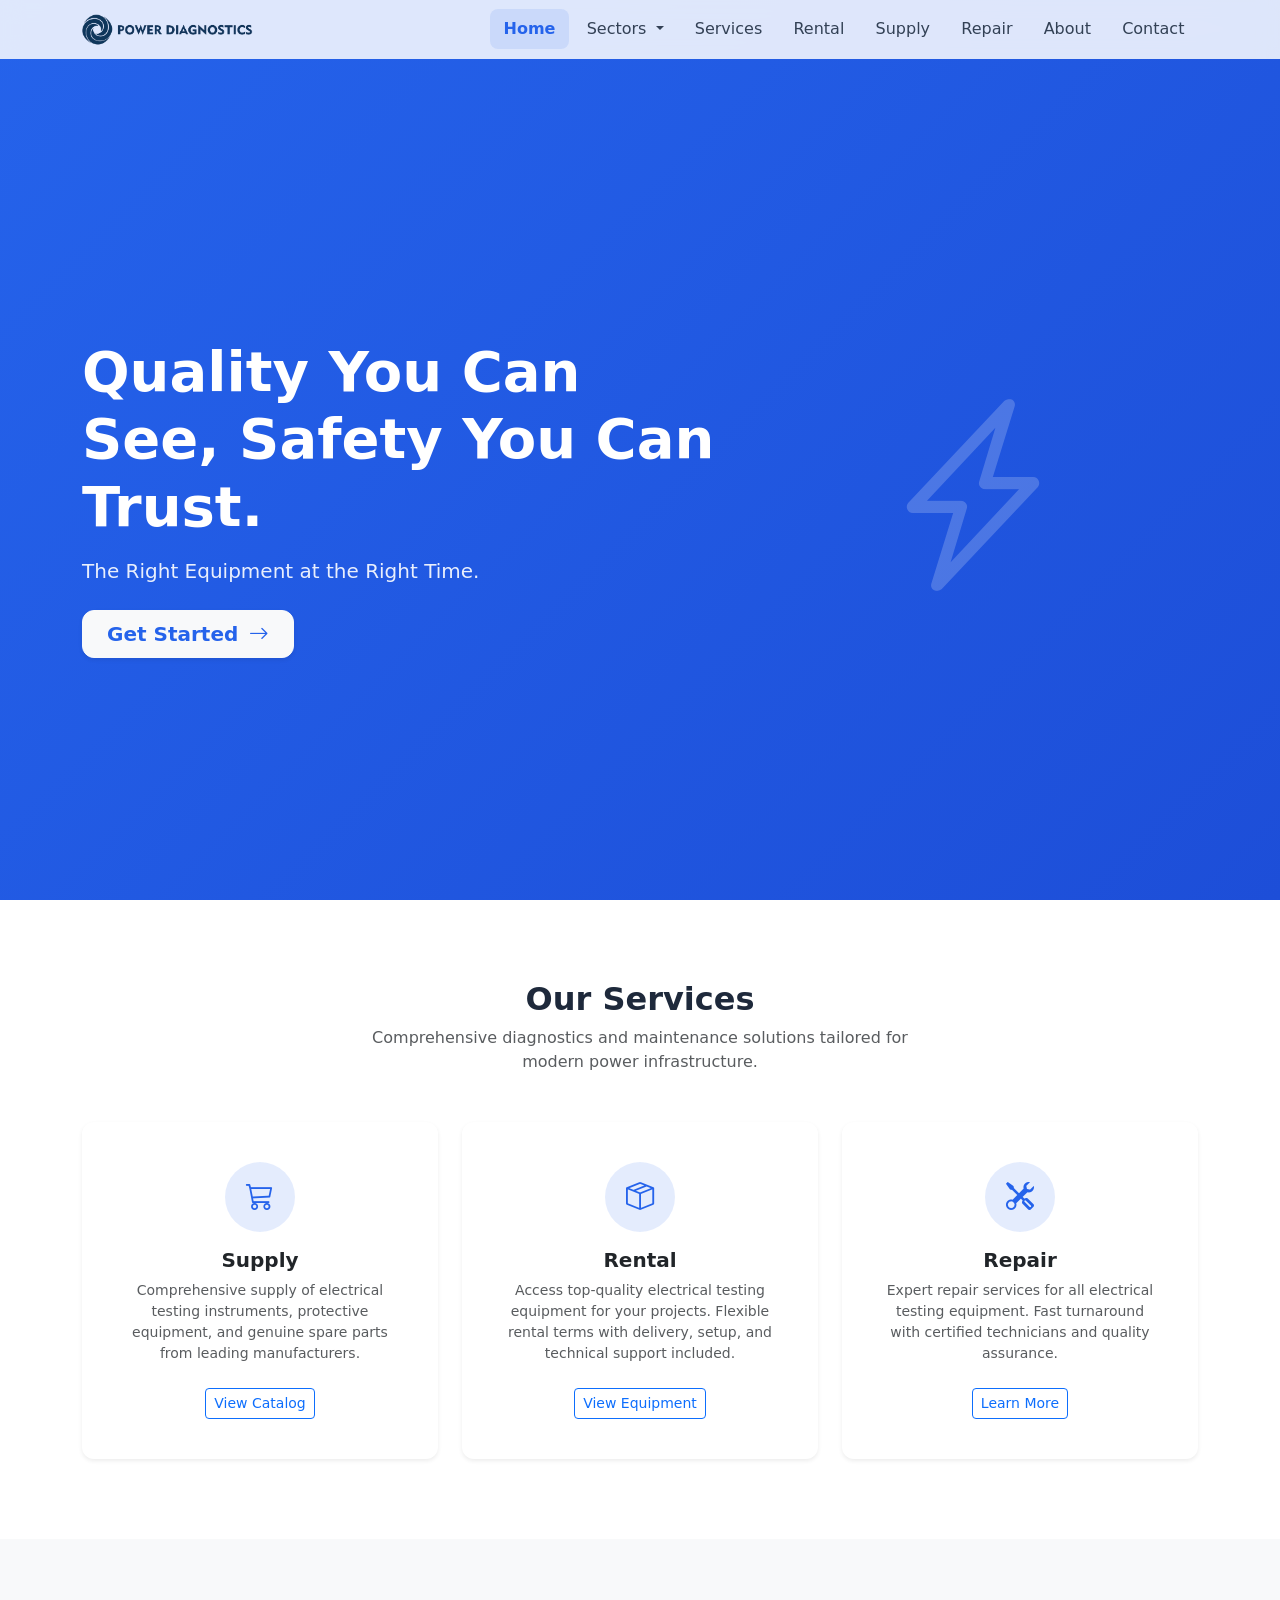
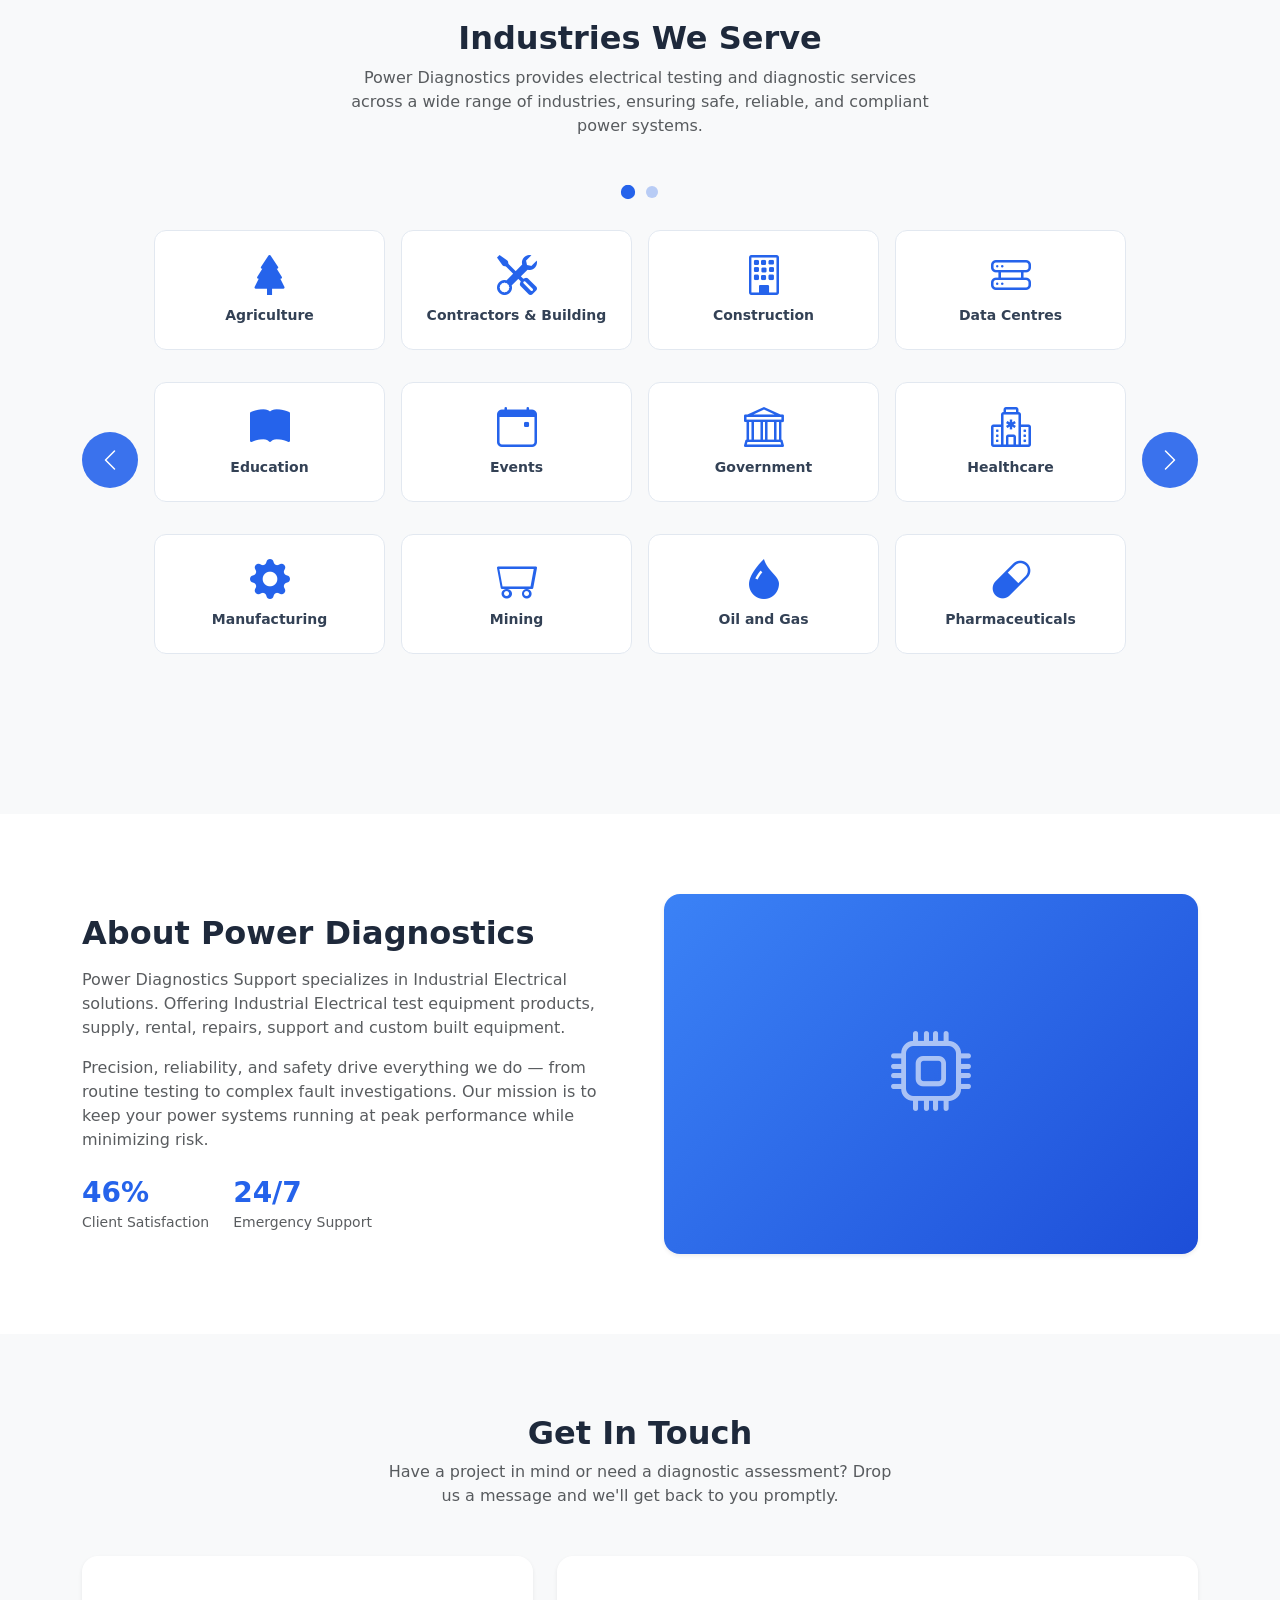
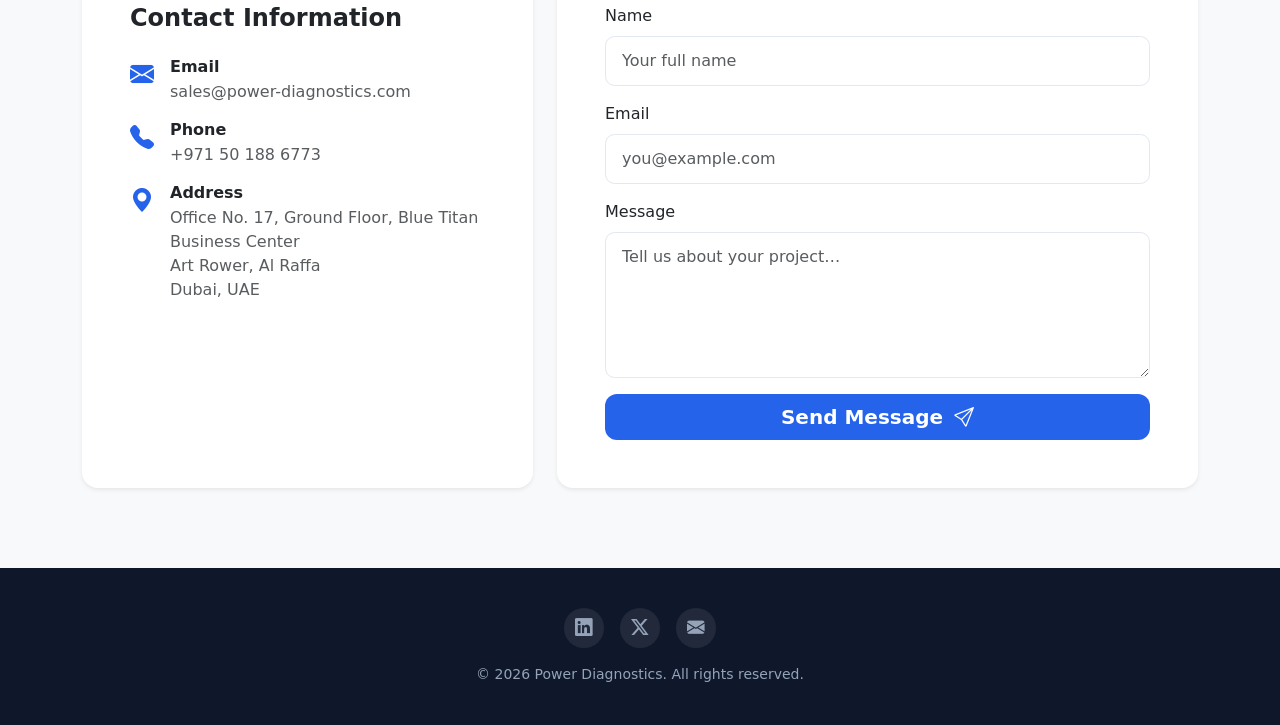
==== index.html @ 10c82022 "Update logo image comment and refine office address format for clarity" ====
<!DOCTYPE html>
<html lang="en">

<head>
  <meta charset="UTF-8">
  <meta name="viewport" content="width=device-width, initial-scale=1.0">
  <title>Power Diagnostics | Industrial Electrical Test Equipment Supply, Rental & Repair</title>
  <meta name="description"
    content="Power Diagnostics Support specializes in Industrial Electrical solutions. Offering Industrial Electrical test equipment products, supply, rental, repairs, support and custom built equipment.">

  <!-- Favicon and Icons -->
  <link rel="icon" type="image/png" href="images/common/icon.png">
  <link rel="apple-touch-icon" href="images/common/icon.png">

  <!-- Open Graph / Social Media Meta Tags -->
  <meta property="og:type" content="website">
  <meta property="og:url" content="https://www.powerdiagnostics.com/">
  <meta property="og:title" content="Power Diagnostics | Industrial Electrical Test Equipment Supply, Rental & Repair">
  <meta property="og:description" content="Power Diagnostics Support specializes in Industrial Electrical solutions. Offering Industrial Electrical test equipment products, supply, rental, repairs, support and custom built equipment.">
  <meta property="og:image" content="https://www.powerdiagnostics.com/images/common/logo.png">

  <!-- Twitter Card Meta Tags -->
  <meta name="twitter:card" content="summary_large_image">
  <meta name="twitter:title" content="Power Diagnostics | Industrial Electrical Test Equipment Supply, Rental & Repair">
  <meta name="twitter:description" content="Power Diagnostics Support specializes in Industrial Electrical solutions. Offering Industrial Electrical test equipment products, supply, rental, repairs, support and custom built equipment.">
  <meta name="twitter:image" content="https://www.powerdiagnostics.com/images/common/logo.png">

  <!-- Bootstrap 5.3 CSS -->
  <link href="https://cdn.jsdelivr.net/npm/bootstrap@5.3.3/dist/css/bootstrap.min.css" rel="stylesheet"
    crossorigin="anonymous">

  <!-- Bootstrap Icons -->
  <link href="https://cdn.jsdelivr.net/npm/bootstrap-icons@1.11.3/font/bootstrap-icons.min.css" rel="stylesheet">

  <!-- Custom Styles -->
  <link href="styles.css" rel="stylesheet">
</head>

<body>

  <!-- ===== Navbar ===== -->
  <nav class="navbar navbar-expand-lg fixed-top" id="mainNav">
    <div class="container">
      <a class="navbar-brand fw-bold" href="#">
        <img src="images/common/logo.png" alt="Power Diagnostics" height="40">
      </a>
      <button class="navbar-toggler border-0 shadow-none" type="button" data-bs-toggle="collapse"
        data-bs-target="#navMenu" aria-controls="navMenu" aria-expanded="false" aria-label="Toggle navigation">
        <span class="navbar-toggler-icon"></span>
      </button>
      <div class="collapse navbar-collapse" id="navMenu">
        <ul class="navbar-nav ms-auto gap-lg-1">
          <li class="nav-item"><a class="nav-link" href="#hero">Home</a></li>
          <li class="nav-item dropdown">
            <a class="nav-link dropdown-toggle" href="#" id="sectorsDropdown" role="button" data-bs-toggle="dropdown"
              aria-expanded="false">
              Sectors
            </a>
            <div class="dropdown-menu dropdown-menu-sectors p-4" aria-labelledby="sectorsDropdown">
              <div class="row g-3">
                <div class="col-4">
                  <ul class="list-unstyled mb-0">
                    <li><a class="dropdown-item" href="#sectors">Agriculture</a></li>
                    <li><a class="dropdown-item" href="#sectors">Aviation</a></li>
                    <li><a class="dropdown-item" href="#sectors">Contractors & Building</a></li>
                    <li><a class="dropdown-item" href="#sectors">Construction</a></li>
                    <li><a class="dropdown-item" href="#sectors">Data Centres</a></li>
                    <li><a class="dropdown-item" href="#sectors">Education</a></li>
                    <li><a class="dropdown-item" href="#sectors">Events</a></li>
                    <li><a class="dropdown-item" href="#sectors">Government</a></li>
                  </ul>
                </div>
                <div class="col-4">
                  <ul class="list-unstyled mb-0">
                    <li><a class="dropdown-item" href="#sectors">Healthcare</a></li>
                    <li><a class="dropdown-item" href="#sectors">Hospitality</a></li>
                    <li><a class="dropdown-item" href="#sectors">Logistics</a></li>
                    <li><a class="dropdown-item" href="#sectors">Manufacturing</a></li>
                    <li><a class="dropdown-item" href="#sectors">Mining</a></li>
                    <li><a class="dropdown-item" href="#sectors">Oil and Gas</a></li>
                    <li><a class="dropdown-item" href="#sectors">Petrochemical</a></li>
                    <li><a class="dropdown-item" href="#sectors">Pharmaceuticals</a></li>
                  </ul>
                </div>
                <div class="col-4">
                  <ul class="list-unstyled mb-0">
                    <li><a class="dropdown-item" href="#sectors">Renewable Energy</a></li>
                    <li><a class="dropdown-item" href="#sectors">Retail</a></li>
                    <li><a class="dropdown-item" href="#sectors">Shipping</a></li>
                    <li><a class="dropdown-item" href="#sectors">Telecommunications</a></li>
                    <li><a class="dropdown-item" href="#sectors">Transport</a></li>
                    <li><a class="dropdown-item" href="#sectors">Utilities</a></li>
                    <li><a class="dropdown-item" href="#sectors">Warehouse & Distribution</a></li>
                    <li><a class="dropdown-item" href="#sectors">Water & Wastewater</a></li>
                  </ul>
                </div>
              </div>
            </div>
          </li>
          <li class="nav-item"><a class="nav-link" href="#services">Services</a></li>
          <li class="nav-item"><a class="nav-link" href="rental.html">Rental</a></li>
          <li class="nav-item"><a class="nav-link" href="supply.html">Supply</a></li>
          <li class="nav-item"><a class="nav-link" href="repair.html">Repair</a></li>
          <li class="nav-item"><a class="nav-link" href="#about">About</a></li>
          <li class="nav-item"><a class="nav-link" href="#contact">Contact</a></li>
        </ul>
      </div>
    </div>
  </nav>

  <!-- ===== Hero Section ===== -->
  <section id="hero" class="hero-section d-flex align-items-center">
    <div class="container">
      <div class="row align-items-center">
        <div class="col-lg-7 slide-in-left">
          <h1 class="display-4 fw-bold mb-3">Quality You Can See, Safety You Can Trust.</h1>
          <p class="lead mb-4 hero-subtitle">
            The Right Equipment at the Right Time.
          </p>
          <a href="#contact" class="btn btn-light btn-lg px-4 shadow-sm">
            Get Started <i class="bi bi-arrow-right ms-1"></i>
          </a>
        </div>
        <div class="col-lg-5 text-center mt-5 mt-lg-0">
          <i class="bi bi-lightning-charge hero-icon"></i>
        </div>
      </div>
    </div>
  </section>

  <!-- ===== Services Section ===== -->
  <section id="services" class="section-padding">
    <div class="container">
      <div class="text-center mb-5 animate-on-scroll">
        <h2 class="fw-bold">Our Services</h2>
        <p class="text-muted mx-auto" style="max-width:560px;">
          Comprehensive diagnostics and maintenance solutions tailored for modern power infrastructure.
        </p>
      </div>
      <div class="row g-4">
        <!-- Card 2 - Supply -->
        <div class="col-sm-6 col-lg-4 animate-on-scroll" style="animation-delay: 0.2s;">
          <div class="card service-card h-100 border-0 shadow-sm text-center p-4">
            <div class="card-body">
              <div class="service-icon mb-3"><i class="bi bi-cart3"></i></div>
              <h5 class="card-title fw-semibold">Supply</h5>
              <p class="card-text text-muted small">
                Comprehensive supply of electrical testing instruments, protective equipment, and genuine spare parts
                from leading manufacturers.
              </p>
              <a href="supply.html" class="btn btn-sm btn-outline-primary mt-2">View Catalog</a>
            </div>
          </div>
        </div>
        <!-- Card 1 - Rental -->
        <div class="col-sm-6 col-lg-4 animate-on-scroll" style="animation-delay: 0.1s;">
          <div class="card service-card h-100 border-0 shadow-sm text-center p-4">
            <div class="card-body">
              <div class="service-icon mb-3"><i class="bi bi-box-seam"></i></div>
              <h5 class="card-title fw-semibold">Rental</h5>
              <p class="card-text text-muted small">
                Access top-quality electrical testing equipment for your projects. Flexible rental terms with delivery,
                setup, and technical support included.
              </p>
              <a href="rental.html" class="btn btn-sm btn-outline-primary mt-2">View Equipment</a>
            </div>
          </div>
        </div>

        <!-- Card 3 - Repair -->
        <div class="col-sm-6 col-lg-4 animate-on-scroll" style="animation-delay: 0.3s;">
          <div class="card service-card h-100 border-0 shadow-sm text-center p-4">
            <div class="card-body">
              <div class="service-icon mb-3"><i class="bi bi-tools"></i></div>
              <h5 class="card-title fw-semibold">Repair</h5>
              <p class="card-text text-muted small">
                Expert repair services for all electrical testing equipment. Fast turnaround with certified technicians
                and quality assurance.
              </p>
              <a href="repair.html" class="btn btn-sm btn-outline-primary mt-2">Learn More</a>
            </div>
          </div>
        </div>
      </div>
    </div>
  </section>

  <!-- ===== Sectors Section ===== -->
  <section id="sectors" class="section-padding bg-light">
    <div class="container">
      <div class="text-center mb-5 animate-on-scroll">
        <h2 class="fw-bold">Industries We Serve</h2>
        <p class="text-muted mx-auto" style="max-width:600px;">
          Power Diagnostics provides electrical testing and diagnostic services across a wide range of industries,
          ensuring safe, reliable, and compliant power systems.
        </p>
      </div>
      <!-- Sectors Carousel -->
      <div id="sectorsCarousel" class="carousel slide" data-bs-ride="carousel">
        <div class="carousel-indicators">
          <button type="button" data-bs-target="#sectorsCarousel" data-bs-slide-to="0" class="active"
            aria-current="true" aria-label="Slide 1"></button>
          <button type="button" data-bs-target="#sectorsCarousel" data-bs-slide-to="1" aria-label="Slide 2"></button>
        </div>

        <div class="carousel-inner">
          <!-- Slide 1 -->
          <div class="carousel-item active">
            <div class="row g-3">
              <div class="col-6 col-md-4 col-lg-3">
                <div class="sector-card text-center p-3">
                  <i class="bi bi-tree-fill sector-icon"></i>
                  <h6 class="mt-2 mb-0">Agriculture</h6>
                </div>
              </div>
              <div class="col-6 col-md-4 col-lg-3">
                <div class="sector-card text-center p-3">
                  <i class="bi bi-tools sector-icon"></i>
                  <h6 class="mt-2 mb-0">Contractors & Building</h6>
                </div>
              </div>
              <div class="col-6 col-md-4 col-lg-3">
                <div class="sector-card text-center p-3">
                  <i class="bi bi-building sector-icon"></i>
                  <h6 class="mt-2 mb-0">Construction</h6>
                </div>
              </div>
              <div class="col-6 col-md-4 col-lg-3">
                <div class="sector-card text-center p-3">
                  <i class="bi bi-hdd-rack sector-icon"></i>
                  <h6 class="mt-2 mb-0">Data Centres</h6>
                </div>
              </div>
              <div class="col-6 col-md-4 col-lg-3">
                <div class="sector-card text-center p-3">
                  <i class="bi bi-book-fill sector-icon"></i>
                  <h6 class="mt-2 mb-0">Education</h6>
                </div>
              </div>
              <div class="col-6 col-md-4 col-lg-3">
                <div class="sector-card text-center p-3">
                  <i class="bi bi-calendar-event sector-icon"></i>
                  <h6 class="mt-2 mb-0">Events</h6>
                </div>
              </div>
              <div class="col-6 col-md-4 col-lg-3">
                <div class="sector-card text-center p-3">
                  <i class="bi bi-bank sector-icon"></i>
                  <h6 class="mt-2 mb-0">Government</h6>
                </div>
              </div>
              <div class="col-6 col-md-4 col-lg-3">
                <div class="sector-card text-center p-3">
                  <i class="bi bi-hospital sector-icon"></i>
                  <h6 class="mt-2 mb-0">Healthcare</h6>
                </div>
              </div>
              <div class="col-6 col-md-4 col-lg-3">
                <div class="sector-card text-center p-3">
                  <i class="bi bi-gear-fill sector-icon"></i>
                  <h6 class="mt-2 mb-0">Manufacturing</h6>
                </div>
              </div>
              <div class="col-6 col-md-4 col-lg-3">
                <div class="sector-card text-center p-3">
                  <i class="bi bi-minecart sector-icon"></i>
                  <h6 class="mt-2 mb-0">Mining</h6>
                </div>
              </div>
              <div class="col-6 col-md-4 col-lg-3">
                <div class="sector-card text-center p-3">
                  <i class="bi bi-droplet-fill sector-icon"></i>
                  <h6 class="mt-2 mb-0">Oil and Gas</h6>
                </div>
              </div>
              <div class="col-6 col-md-4 col-lg-3">
                <div class="sector-card text-center p-3">
                  <i class="bi bi-capsule sector-icon"></i>
                  <h6 class="mt-2 mb-0">Pharmaceuticals</h6>
                </div>
              </div>
            </div>
          </div>

          <!-- Slide 2 -->
          <div class="carousel-item">
            <div class="row g-3">
              <div class="col-6 col-md-4 col-lg-3">
                <div class="sector-card text-center p-3">
                  <i class="bi bi-circle-fill sector-icon"></i>
                  <h6 class="mt-2 mb-0">Petrochemical</h6>
                </div>
              </div>
              <div class="col-6 col-md-4 col-lg-3">
                <div class="sector-card text-center p-3">
                  <i class="bi bi-sun-fill sector-icon"></i>
                  <h6 class="mt-2 mb-0">Renewable Energy</h6>
                </div>
              </div>
              <div class="col-6 col-md-4 col-lg-3">
                <div class="sector-card text-center p-3">
                  <i class="bi bi-bezier sector-icon"></i>
                  <h6 class="mt-2 mb-0">Shipping</h6>
                </div>
              </div>
              <div class="col-6 col-md-4 col-lg-3">
                <div class="sector-card text-center p-3">
                  <i class="bi bi-broadcast sector-icon"></i>
                  <h6 class="mt-2 mb-0">Telecommunications</h6>
                </div>
              </div>
              <div class="col-6 col-md-4 col-lg-3">
                <div class="sector-card text-center p-3">
                  <i class="bi bi-lightning-fill sector-icon"></i>
                  <h6 class="mt-2 mb-0">Utilities</h6>
                </div>
              </div>
              <div class="col-6 col-md-4 col-lg-3">
                <div class="sector-card text-center p-3">
                  <i class="bi bi-box-seam-fill sector-icon"></i>
                  <h6 class="mt-2 mb-0">Warehouse & Distribution</h6>
                </div>
              </div>
              <div class="col-6 col-md-4 col-lg-3">
                <div class="sector-card text-center p-3">
                  <i class="bi bi-shop-window sector-icon"></i>
                  <h6 class="mt-2 mb-0">Retail</h6>
                </div>
              </div>
              <div class="col-6 col-md-4 col-lg-3">
                <div class="sector-card text-center p-3">
                  <i class="bi bi-cup-hot-fill sector-icon"></i>
                  <h6 class="mt-2 mb-0">Hospitality</h6>
                </div>
              </div>
              <div class="col-6 col-md-4 col-lg-3">
                <div class="sector-card text-center p-3">
                  <i class="bi bi-bus-front sector-icon"></i>
                  <h6 class="mt-2 mb-0">Transport</h6>
                </div>
              </div>
              <div class="col-6 col-md-4 col-lg-3">
                <div class="sector-card text-center p-3">
                  <i class="bi bi-airplane-fill sector-icon"></i>
                  <h6 class="mt-2 mb-0">Aviation</h6>
                </div>
              </div>
              <div class="col-6 col-md-4 col-lg-3">
                <div class="sector-card text-center p-3">
                  <i class="bi bi-moisture sector-icon"></i>
                  <h6 class="mt-2 mb-0">Water & Wastewater</h6>
                </div>
              </div>
              <div class="col-6 col-md-4 col-lg-3">
                <div class="sector-card text-center p-3">
                  <i class="bi bi-truck-front-fill sector-icon"></i>
                  <h6 class="mt-2 mb-0">Logistics</h6>
                </div>
              </div>
            </div>
          </div>
        </div>

        <!-- Carousel Controls -->
        <button class="carousel-control-prev" type="button" data-bs-target="#sectorsCarousel" data-bs-slide="prev">
          <span class="carousel-control-prev-icon" aria-hidden="true"></span>
          <span class="visually-hidden">Previous</span>
        </button>
        <button class="carousel-control-next" type="button" data-bs-target="#sectorsCarousel" data-bs-slide="next">
          <span class="carousel-control-next-icon" aria-hidden="true"></span>
          <span class="visually-hidden">Next</span>
        </button>
      </div>
    </div>
  </section>

  <!-- ===== About Section ===== -->
  <section id="about" class="section-padding">
    <div class="container">
      <div class="row align-items-center g-5">
        <div class="col-md-6 slide-in-left">
          <h2 class="fw-bold mb-3">About Power Diagnostics</h2>
          <p class="text-muted">
            Power Diagnostics Support specializes in Industrial Electrical solutions. Offering Industrial Electrical
            test equipment products, supply, rental, repairs, support and custom built equipment.
          </p>
          <p class="text-muted">
            Precision, reliability, and safety drive everything we do — from routine testing to
            complex fault investigations. Our mission is to keep your power systems running at
            peak performance while minimizing risk.
          </p>
          <div class="d-flex gap-4 mt-4">
            <div class="fade-in" style="animation-delay: 0.4s;">
              <h3 class="fw-bold text-accent mb-0">99%</h3>
              <small class="text-muted">Client Satisfaction</small>
            </div>
            <div class="fade-in" style="animation-delay: 0.5s;">
              <h3 class="fw-bold text-accent mb-0">24/7</h3>
              <small class="text-muted">Emergency Support</small>
            </div>
          </div>
        </div>
        <div class="col-md-6 slide-in-right">
          <div class="about-image-placeholder rounded-4 shadow-sm d-flex flex-column align-items-center justify-content-center p-4">
            <i class="bi bi-cpu text-white" style="font-size:5rem;opacity:.6;"></i>
            <!-- <img src="images/common/logo.png" alt="Power Diagnostics Logo" class="mt-4" style="max-width: 180px; height: auto; opacity: 0.9;"> -->
          </div>
        </div>
      </div>
    </div>
  </section>

  <!-- ===== Contact Section ===== -->
  <section id="contact" class="section-padding bg-light">
    <div class="container">
      <div class="text-center mb-5 animate-on-scroll">
        <h2 class="fw-bold">Get In Touch</h2>
        <p class="text-muted mx-auto" style="max-width:520px;">
          Have a project in mind or need a diagnostic assessment? Drop us a message and we'll get back to you promptly.
        </p>
      </div>
      <div class="row g-4">
        <!-- Contact Information -->
        <div class="col-lg-5 scale-in" style="animation-delay: 0.1s;">
          <div class="card border-0 shadow-sm p-4 p-md-5 rounded-4 h-100">
            <h4 class="fw-bold mb-4">Contact Information</h4>
            <div class="mb-4">
              <div class="d-flex align-items-start mb-3">
                <i class="bi bi-envelope-fill text-accent me-3" style="font-size: 1.5rem;"></i>
                <div>
                  <h6 class="fw-semibold mb-1">Email</h6>
                  <a href="mailto:sales@power-diagnostics.com" class="text-decoration-none text-muted">
                    sales@power-diagnostics.com
                  </a>
                </div>
              </div>
              <div class="d-flex align-items-start mb-3">
                <i class="bi bi-telephone-fill text-accent me-3" style="font-size: 1.5rem;"></i>
                <div>
                  <h6 class="fw-semibold mb-1">Phone</h6>
                  <a href="tel:+971501886773" class="text-decoration-none text-muted">
                    +971 50 188 6773
                  </a>
                </div>
              </div>
              <div class="d-flex align-items-start">
                <i class="bi bi-geo-alt-fill text-accent me-3" style="font-size: 1.5rem;"></i>
                <div>
                  <h6 class="fw-semibold mb-1">Address</h6>
                  <p class="text-muted mb-0">
                    Office No. 17, Ground Floor, Blue Titan Business Center<br>
                    Art Rower, Al Raffa<br>
                    Dubai, UAE
                  </p>
                </div>
              </div>
            </div>
          </div>
        </div>
        <!-- Contact Form -->
        <div class="col-lg-7 scale-in" style="animation-delay: 0.2s;">
          <form id="contactForm" class="card border-0 shadow-sm p-4 p-md-5 rounded-4" novalidate>
            <div class="mb-3">
              <label for="name" class="form-label">Name</label>
              <input type="text" class="form-control" id="name" placeholder="Your full name" required>
            </div>
            <div class="mb-3">
              <label for="email" class="form-label">Email</label>
              <input type="email" class="form-control" id="email" placeholder="you@example.com" required>
            </div>
            <div class="mb-3">
              <label for="message" class="form-label">Message</label>
              <textarea class="form-control" id="message" rows="5" placeholder="Tell us about your project…"
                required></textarea>
            </div>
            <button type="submit" class="btn btn-accent btn-lg w-100">
              Send Message <i class="bi bi-send ms-1"></i>
            </button>
          </form>
        </div>
      </div>
    </div>
  </section>

  <!-- ===== Footer ===== -->
  <footer class="footer-section text-center">
    <div class="container">
      <div class="mb-3">
        <a href="#" class="footer-social" aria-label="LinkedIn"><i class="bi bi-linkedin"></i></a>
        <a href="#" class="footer-social" aria-label="Twitter"><i class="bi bi-twitter-x"></i></a>
        <a href="mailto:sales@power-diagnostics.com" class="footer-social" aria-label="Email"><i
            class="bi bi-envelope-fill"></i></a>
      </div>
      <p class="mb-0 small">&copy; 2026 Power Diagnostics. All rights reserved.</p>
    </div>
  </footer>

  <!-- Bootstrap 5.3 JS Bundle (Popper included) -->
  <script src="https://cdn.jsdelivr.net/npm/bootstrap@5.3.3/dist/js/bootstrap.bundle.min.js"
    crossorigin="anonymous"></script>

  <!-- Custom Script -->
  <script src="script.js"></script>
</body>

</html>
---- styles.css ----
/* ============================================
   Power Diagnostics — Custom Styles
   ============================================ */

/* --- Custom Properties --- */
:root {
  --accent: #2563eb;
  --accent-dark: #1d4ed8;
  --accent-light: #3b82f6;
  --light-bg: #f8f9fa;
  --dark-bg: #0f172a;
}

/* --- Keyframe Animations --- */
@keyframes fadeInUp {
  from {
    opacity: 0;
    transform: translateY(30px);
  }
  to {
    opacity: 1;
    transform: translateY(0);
  }
}

@keyframes fadeIn {
  from {
    opacity: 0;
  }
  to {
    opacity: 1;
  }
}

@keyframes slideInLeft {
  from {
    opacity: 0;
    transform: translateX(-40px);
  }
  to {
    opacity: 1;
    transform: translateX(0);
  }
}

@keyframes slideInRight {
  from {
    opacity: 0;
    transform: translateX(40px);
  }
  to {
    opacity: 1;
    transform: translateX(0);
  }
}

@keyframes pulse {
  0%, 100% {
    opacity: 0.2;
    transform: scale(1);
  }
  50% {
    opacity: 0.3;
    transform: scale(1.05);
  }
}

@keyframes scaleIn {
  from {
    opacity: 0;
    transform: scale(0.9);
  }
  to {
    opacity: 1;
    transform: scale(1);
  }
}

/* --- Animation Classes --- */
.animate-on-scroll {
  opacity: 0;
}

.animate-on-scroll.animated {
  animation: fadeInUp 0.6s ease forwards;
}

.slide-in-left {
  opacity: 0;
}

.slide-in-left.animated {
  animation: slideInLeft 0.6s ease forwards;
}

.slide-in-right {
  opacity: 0;
}

.slide-in-right.animated {
  animation: slideInRight 0.6s ease forwards;
}

.fade-in {
  opacity: 0;
}

.fade-in.animated {
  animation: fadeIn 0.6s ease forwards;
}

.scale-in {
  opacity: 0;
}

.scale-in.animated {
  animation: scaleIn 0.5s ease forwards;
}

/* --- Base --- */
html {
  scroll-behavior: smooth;
  scroll-padding-top: 72px;
}

body {
  font-family: system-ui, -apple-system, "Segoe UI", Roboto, "Helvetica Neue", Arial, sans-serif;
  color: #1e293b;
}

.section-padding {
  padding: 5rem 0;
}

.text-accent {
  color: var(--accent) !important;
}

/* --- Navbar --- */
#mainNav {
  background: rgba(255, 255, 255, 0.85);
  backdrop-filter: blur(10px);
  -webkit-backdrop-filter: blur(10px);
  transition: background 0.3s ease, box-shadow 0.3s ease;
}

#mainNav.scrolled {
  background: rgba(255, 255, 255, 0.98);
  box-shadow: 0 2px 20px rgba(0, 0, 0, 0.08);
}

#mainNav .navbar-brand {
  color: var(--accent);
  font-size: 1.25rem;
  transition: transform 0.2s ease;
}

#mainNav .navbar-brand:hover {
  transform: scale(1.05);
}

#mainNav .navbar-brand .bi {
  transition: transform 0.3s ease;
}

#mainNav .navbar-brand:hover .bi {
  transform: rotate(20deg);
}

#mainNav .navbar-brand img {
  height: 32px;
  width: auto;
  /* mix-blend-mode: multiply; */
  /* filter: brightness(0.95); */
}

#mainNav .nav-link {
  color: #334155;
  font-weight: 500;
  padding: 0.5rem 0.85rem;
  border-radius: 0.5rem;
  transition: color 0.2s ease, background 0.2s ease;
}

#mainNav .nav-link:hover,
#mainNav .nav-link:focus {
  color: var(--accent);
  background: rgba(37, 99, 235, 0.06);
}

#mainNav .nav-link.active {
  color: var(--accent);
  background: rgba(37, 99, 235, 0.1);
  font-weight: 600;
}

/* --- Sectors Dropdown Menu --- */
.dropdown-menu-sectors {
  min-width: 800px;
  max-width: 90vw;
  border: none;
  border-radius: 1rem;
  box-shadow: 0 10px 40px rgba(0, 0, 0, 0.12);
  margin-top: 0.5rem;
  animation: slideDown 0.3s ease;
  left: 50%;
  transform: translateX(-50%);
  right: auto;
}

.dropdown-menu-sectors.show {
  transform: translateX(-50%);
}

@keyframes slideDown {
  from {
    opacity: 0;
    transform: translateX(-50%) translateY(-10px);
  }
  to {
    opacity: 1;
    transform: translateX(-50%) translateY(0);
  }
}

.dropdown-menu-sectors .dropdown-item {
  padding: 0.6rem 0.5rem;
  border-radius: 0.5rem;
  color: #334155;
  font-weight: 500;
  font-size: 0.9rem;
  transition: background 0.2s ease, color 0.2s ease, transform 0.2s ease;
  margin-bottom: 0.25rem;
  white-space: nowrap;
}

.dropdown-menu-sectors .dropdown-item:hover {
  background: rgba(37, 99, 235, 0.08);
  color: var(--accent);
  transform: translateX(4px);
}

.dropdown-menu-sectors ul {
  margin-bottom: 0;
}

.dropdown-menu-sectors ul li {
  margin-bottom: 0.15rem;
}

@media (max-width: 991.98px) {
  .dropdown-menu-sectors {
    min-width: auto;
    width: calc(100vw - 2rem);
    max-width: 500px;
    left: 1rem;
    right: 1rem;
    transform: none;
    max-height: 70vh;
    overflow-y: auto;
    -webkit-overflow-scrolling: touch;
  }
  
  .dropdown-menu-sectors::-webkit-scrollbar {
    width: 6px;
  }
  
  .dropdown-menu-sectors::-webkit-scrollbar-track {
    background: #f1f1f1;
    border-radius: 10px;
  }
  
  .dropdown-menu-sectors::-webkit-scrollbar-thumb {
    background: var(--accent);
    border-radius: 10px;
  }
  
  .dropdown-menu-sectors::-webkit-scrollbar-thumb:hover {
    background: var(--accent-dark);
  }
  
  .dropdown-menu-sectors.show {
    transform: none;
  }
  
  @keyframes slideDown {
    from {
      opacity: 0;
      transform: translateY(-10px);
    }
    to {
      opacity: 1;
      transform: translateY(0);
    }
  }
  
  .dropdown-menu-sectors .row {
    flex-direction: column;
  }
  
  .dropdown-menu-sectors .dropdown-item {
    padding: 0.75rem 1rem;
  }
}

@media (min-width: 992px) and (max-width: 1199.98px) {
  .dropdown-menu-sectors {
    min-width: 650px;
  }
  
  .dropdown-menu-sectors .dropdown-item {
    font-size: 0.85rem;
    padding: 0.5rem 0.4rem;
  }
}

/* --- Hero --- */
.hero-section {
  min-height: 100vh;
  background: linear-gradient(135deg, var(--accent) 0%, var(--accent-dark) 100%);
  color: #fff;
  padding-top: 6rem;
}

.hero-subtitle {
  opacity: 0.9;
  max-width: 540px;
}

.hero-section .btn-light {
  color: var(--accent);
  font-weight: 600;
  border-radius: 0.75rem;
  transition: transform 0.2s ease, box-shadow 0.2s ease;
}

.hero-section .btn-light:hover {
  transform: translateY(-2px);
  box-shadow: 0 8px 24px rgba(0, 0, 0, 0.15), 0 0 20px rgba(37, 99, 235, 0.3);
}

.hero-section .btn-light .bi {
  transition: transform 0.3s ease;
}

.hero-section .btn-light:hover .bi {
  transform: translateX(4px);
}

.hero-icon {
  font-size: 12rem;
  opacity: 0.2;
  line-height: 1;
  animation: pulse 4s ease-in-out infinite;
}

/* --- Service Cards --- */
.service-card {
  border-radius: 0.75rem;
  transition: transform 0.25s ease, box-shadow 0.25s ease;
  background: #ffffff;
}

.service-card:hover {
  transform: translateY(-4px);
  box-shadow: 0 8px 24px rgba(0, 0, 0, 0.08);
}

.service-icon {
  display: inline-flex;
  align-items: center;
  justify-content: center;
  width: 70px;
  height: 70px;
  border-radius: 50%;
  background: rgba(37, 99, 235, 0.12);
  color: var(--accent);
  font-size: 1.75rem;
  transition: transform 0.3s ease, background 0.3s ease;
}

.service-card:hover .service-icon {
  transform: scale(1.05);
  background: rgba(37, 99, 235, 0.18);
}

/* --- Sectors --- */
.sector-card {
  background: #ffffff;
  border-radius: 0.75rem;
  border: 1px solid #e2e8f0;
  transition: all 0.3s ease;
  cursor: pointer;
  min-height: 120px;
  display: flex;
  flex-direction: column;
  align-items: center;
  justify-content: center;
}

.sector-card:hover {
  transform: translateY(-4px);
  box-shadow: 0 8px 24px rgba(0, 0, 0, 0.08);
  border-color: var(--accent);
}

.sector-icon {
  font-size: 2.5rem;
  color: var(--accent);
  transition: transform 0.3s ease, color 0.3s ease;
  display: block;
  height: 2.5rem;
  line-height: 1;
}

.sector-card:hover .sector-icon {
  transform: scale(1.15);
  color: var(--accent-dark);
}

.sector-card h6 {
  font-size: 0.875rem;
  font-weight: 600;
  color: #334155;
  transition: color 0.3s ease;
  margin-top: 0.75rem !important;
}

.sector-card:hover h6 {
  color: var(--accent);
}

/* Sectors Carousel Styling */
#sectorsCarousel {
  position: relative;
  padding: 0 4rem 3rem 4rem;
}

#sectorsCarousel .carousel-inner {
  padding: 1rem 0;
}

#sectorsCarousel .carousel-control-prev,
#sectorsCarousel .carousel-control-next {
  width: 3.5rem;
  height: 3.5rem;
  background: var(--accent);
  border-radius: 50%;
  top: 50%;
  transform: translateY(-50%);
  opacity: 0.9;
  transition: all 0.3s ease;
  z-index: 10;
}

#sectorsCarousel .carousel-control-prev {
  left: 0;
}

#sectorsCarousel .carousel-control-next {
  right: 0;
}

#sectorsCarousel .carousel-control-prev:hover,
#sectorsCarousel .carousel-control-next:hover {
  opacity: 1;
  transform: translateY(-50%) scale(1.1);
}

#sectorsCarousel .carousel-control-prev-icon,
#sectorsCarousel .carousel-control-next-icon {
  width: 1.5rem;
  height: 1.5rem;
}

#sectorsCarousel .carousel-indicators {
  margin-bottom: 0;
  position: static;
  margin-top: 2rem;
  display: flex;
  justify-content: center;
}

#sectorsCarousel .carousel-indicators button {
  width: 12px;
  height: 12px;
  border-radius: 50%;
  background-color: var(--accent);
  opacity: 0.3;
  border: none;
  transition: all 0.3s ease;
  margin: 0 6px;
}

#sectorsCarousel .carousel-indicators button.active {
  opacity: 1;
  transform: scale(1.2);
}

#sectorsCarousel .carousel-item {
  transition: transform 0.6s ease;
}

#sectorsCarousel .row {
  margin: 0;
}

#sectorsCarousel .row > * {
  padding-left: 0.5rem;
  padding-right: 0.5rem;
  margin-bottom: 1rem;
}

@media (max-width: 991.98px) {
  #sectorsCarousel {
    padding: 0 2.5rem 3rem 2.5rem;
  }
  
  #sectorsCarousel .carousel-control-prev,
  #sectorsCarousel .carousel-control-next {
    width: 3rem;
    height: 3rem;
  }
  
  #sectorsCarousel .row > * {
    margin-bottom: 0.75rem;
  }
}

@media (max-width: 767.98px) {
  #sectorsCarousel {
    padding: 0 0.5rem 3rem 0.5rem;
  }
  
  #sectorsCarousel .carousel-control-prev,
  #sectorsCarousel .carousel-control-next {
    width: 2.5rem;
    height: 2.5rem;
    opacity: 1;
    background: var(--accent);
    box-shadow: 0 2px 8px rgba(0, 0, 0, 0.2);
  }
  
  #sectorsCarousel .carousel-control-prev {
    left: -0.5rem;
  }
  
  #sectorsCarousel .carousel-control-next {
    right: -0.5rem;
  }
  
  #sectorsCarousel .carousel-control-prev-icon,
  #sectorsCarousel .carousel-control-next-icon {
    width: 1.25rem;
    height: 1.25rem;
  }
  
  .sector-card {
    min-height: 100px;
  }
  
  .sector-icon {
    font-size: 2rem;
    height: 2rem;
  }
}

/* --- About --- */
.about-image-placeholder {
  width: 100%;
  min-height: 360px;
  background: linear-gradient(135deg, var(--accent-light) 0%, var(--accent-dark) 100%);
  border-radius: 1rem;
}

.about-image-placeholder .bi {
  transition: transform 0.3s ease;
}

.about-image-placeholder:hover .bi {
  transform: scale(1.1) rotate(10deg);
}

/* --- Contact --- */
.btn-accent {
  background: var(--accent);
  color: #fff;
  border: none;
  border-radius: 0.75rem;
  font-weight: 600;
  transition: background 0.2s ease, transform 0.2s ease;
}

.btn-accent:hover,
.btn-accent:focus {
  background: var(--accent-dark);
  color: #fff;
  transform: translateY(-2px);
}

/* Contact info icon animations */
#contact .bi {
  transition: transform 0.3s ease, color 0.3s ease;
}

#contact .d-flex:hover .bi {
  transform: scale(1.15);
  color: var(--accent-dark) !important;
}

#contactForm .form-control {
  border-radius: 0.6rem;
  border: 1px solid #e2e8f0;
  padding: 0.75rem 1rem;
  transition: border-color 0.2s ease, box-shadow 0.2s ease, transform 0.2s ease;
}

#contactForm .form-control:focus {
  border-color: var(--accent);
  box-shadow: 0 0 0 0.2rem rgba(37, 99, 235, 0.15);
  transform: translateY(-1px);
}

/* --- Footer --- */
.footer-section {
  background: var(--dark-bg);
  color: #94a3b8;
  padding: 2.5rem 0;
}

.footer-social {
  display: inline-flex;
  align-items: center;
  justify-content: center;
  width: 40px;
  height: 40px;
  border-radius: 50%;
  background: rgba(255, 255, 255, 0.08);
  color: #94a3b8;
  font-size: 1.1rem;
  margin: 0 0.35rem;
  transition: background 0.3s ease, color 0.3s ease, transform 0.3s ease;
  text-decoration: none;
}

.footer-social:hover {
  background: var(--accent);
  color: #fff;
  transform: translateY(-4px) scale(1.1);
}

/* --- Rental Page Hero --- */
.rental-hero-section {
  min-height: 60vh;
  background: linear-gradient(135deg, var(--accent) 0%, var(--accent-dark) 100%);
  color: #fff;
  padding-top: 8rem;
  padding-bottom: 4rem;
  position: relative;
  overflow: hidden;
}

.rental-hero-section::before {
  content: '';
  position: absolute;
  top: 0;
  left: 0;
  right: 0;
  bottom: 0;
  background: url('data:image/svg+xml,<svg width="100" height="100" xmlns="http://www.w3.org/2000/svg"><circle cx="50" cy="50" r="1" fill="white" opacity="0.1"/></svg>');
  background-size: 50px 50px;
  opacity: 0.3;
  pointer-events: none;
}

.rental-hero-section h1,
.rental-hero-section p {
  position: relative;
  z-index: 1;
}

.rental-hero-section p {
  opacity: 0.95;
  line-height: 1.7;
}

/* --- Equipment Cards --- */
.equipment-card {
  position: relative;
  border-radius: 1rem;
  overflow: hidden;
  box-shadow: 0 2px 12px rgba(0, 0, 0, 0.08);
  transition: transform 0.3s ease, box-shadow 0.3s ease;
  background: #ffffff;
  cursor: pointer;
  height: 100%;
  min-height: 280px;
  display: flex;
  flex-direction: column;
}

.equipment-card:hover {
  transform: translateY(-8px);
  box-shadow: 0 12px 32px rgba(0, 0, 0, 0.15);
}

.equipment-image {
  position: relative;
  width: 100%;
  padding-top: 75%; /* 4:3 Aspect Ratio */
  background: #ffffff;
  overflow: hidden;
  flex-shrink: 0;
}

.equipment-image img {
  position: absolute;
  top: 0;
  left: 0;
  width: 100%;
  height: 100%;
  object-fit: contain;
  object-position: center;
  transition: transform 0.4s ease;
  padding: 1rem;
}

.equipment-card:hover .equipment-image img {
  transform: scale(1.05);
}

/* Placeholder for missing images */
.equipment-image::before {
  content: '';
  position: absolute;
  top: 50%;
  left: 50%;
  transform: translate(-50%, -50%);
  width: 60px;
  height: 60px;
  background: url('data:image/svg+xml,<svg xmlns="http://www.w3.org/2000/svg" viewBox="0 0 16 16" fill="%2364748b"><path d="M8 0a8 8 0 1 1 0 16A8 8 0 0 1 8 0zM4.5 7.5a.5.5 0 0 0 0 1h5.793l-2.147 2.146a.5.5 0 0 0 .708.708l3-3a.5.5 0 0 0 0-.708l-3-3a.5.5 0 1 0-.708.708L10.293 7.5H4.5z"/></svg>') center / contain no-repeat;
  opacity: 0.1;
  pointer-events: none;
  z-index: 0;
}

.equipment-image img {
  z-index: 1;
}

.equipment-label {
  background: var(--accent);
  color: #fff;
  padding: 1rem 1.25rem;
  text-align: left;
  flex-grow: 1;
  display: flex;
  align-items: center;
  min-height: 80px;
}

.equipment-card:hover .equipment-label {
  background: var(--accent-dark);
}

.equipment-label h6 {
  margin: 0;
  font-size: 0.8rem;
  font-weight: 600;
  line-height: 1.5;
  text-transform: uppercase;
  letter-spacing: 0.3px;
  color: #fff;
}

/* Equipment Description Overlay */
.equipment-description {
  position: absolute;
  top: 0;
  left: 0;
  right: 0;
  bottom: 0;
  background: linear-gradient(135deg, var(--accent) 0%, var(--accent-dark) 100%);
  color: #fff;
  padding: 2rem 1.5rem;
  opacity: 0;
  visibility: hidden;
  transition: opacity 0.4s ease, visibility 0.4s ease;
  display: flex;
  flex-direction: column;
  justify-content: flex-start;
  overflow-y: auto;
  z-index: 10;
  border-radius: 1rem;
}

.equipment-card:hover .equipment-description {
  opacity: 1;
  visibility: visible;
}

.equipment-description h5 {
  font-size: 1rem;
  font-weight: 700;
  text-transform: uppercase;
  margin-bottom: 1rem;
  line-height: 1.4;
  letter-spacing: 0.3px;
}

.equipment-description p {
  font-size: 0.875rem;
  line-height: 1.7;
  margin: 0;
  opacity: 0.95;
}

.equipment-description::-webkit-scrollbar {
  width: 4px;
}

.equipment-description::-webkit-scrollbar-track {
  background: rgba(255, 255, 255, 0.1);
  border-radius: 2px;
}

.equipment-description::-webkit-scrollbar-thumb {
  background: rgba(255, 255, 255, 0.3);
  border-radius: 2px;
}

.equipment-description::-webkit-scrollbar-thumb:hover {
  background: rgba(255, 255, 255, 0.5);
}

/* Equipment Grid Responsive */
@media (max-width: 1399.98px) {
  .equipment-card {
    min-height: 260px;
  }
  
  .equipment-label {
    padding: 0.875rem 1rem;
    min-height: 75px;
  }
  
  .equipment-label h6 {
    font-size: 0.75rem;
  }
}

@media (max-width: 991.98px) {
  .rental-hero-section {
    min-height: 50vh;
    padding-top: 6rem;
    padding-bottom: 3rem;
  }
  
  .equipment-card {
    min-height: 240px;
  }
  
  .equipment-label {
    padding: 0.75rem 0.875rem;
    min-height: 70px;
  }
  
  .equipment-label h6 {
    font-size: 0.7rem;
  }
}

@media (max-width: 575.98px) {
  .rental-hero-section {
    min-height: auto;
    padding: 6rem 0 3rem;
  }
  
  .equipment-card {
    min-height: 220px;
  }
  
  .equipment-label {
    padding: 0.75rem;
    min-height: 65px;
  }
  
  .equipment-label h6 {
    font-size: 0.65rem;
    line-height: 1.4;
  }
}

/* --- Repair Page - Process Steps --- */
.process-step {
  display: flex;
  gap: 1.5rem;
  margin-bottom: 2.5rem;
  align-items: flex-start;
}

.process-step:last-child {
  margin-bottom: 0;
}

.step-number {
  flex-shrink: 0;
  width: 50px;
  height: 50px;
  border-radius: 50%;
  background: var(--accent);
  color: #fff;
  display: flex;
  align-items: center;
  justify-content: center;
  font-size: 1.5rem;
}

.step-text {
  flex: 1;
  padding-top: 0.25rem;
}

.step-text h5 {
  color: #1e293b;
  font-size: 1.1rem;
  margin-bottom: 0.5rem;
}

.step-text p {
  line-height: 1.7;
  font-size: 0.95rem;
}

@media (max-width: 767.98px) {
  .process-step {
    gap: 1rem;
    margin-bottom: 2rem;
  }
  
  .step-number {
    width: 45px;
    height: 45px;
    font-size: 1.25rem;
  }
  
  .step-text h5 {
    font-size: 1rem;
  }
  
  .step-text p {
    font-size: 0.9rem;
  }
}

/* --- Responsive Tweaks --- */
@media (max-width: 991.98px) {
  .hero-icon {
    font-size: 7rem;
  }
}

@media (max-width: 575.98px) {
  .hero-section {
    min-height: auto;
    padding: 7rem 0 4rem;
  }

  .section-padding {
    padding: 3.5rem 0;
  }
}
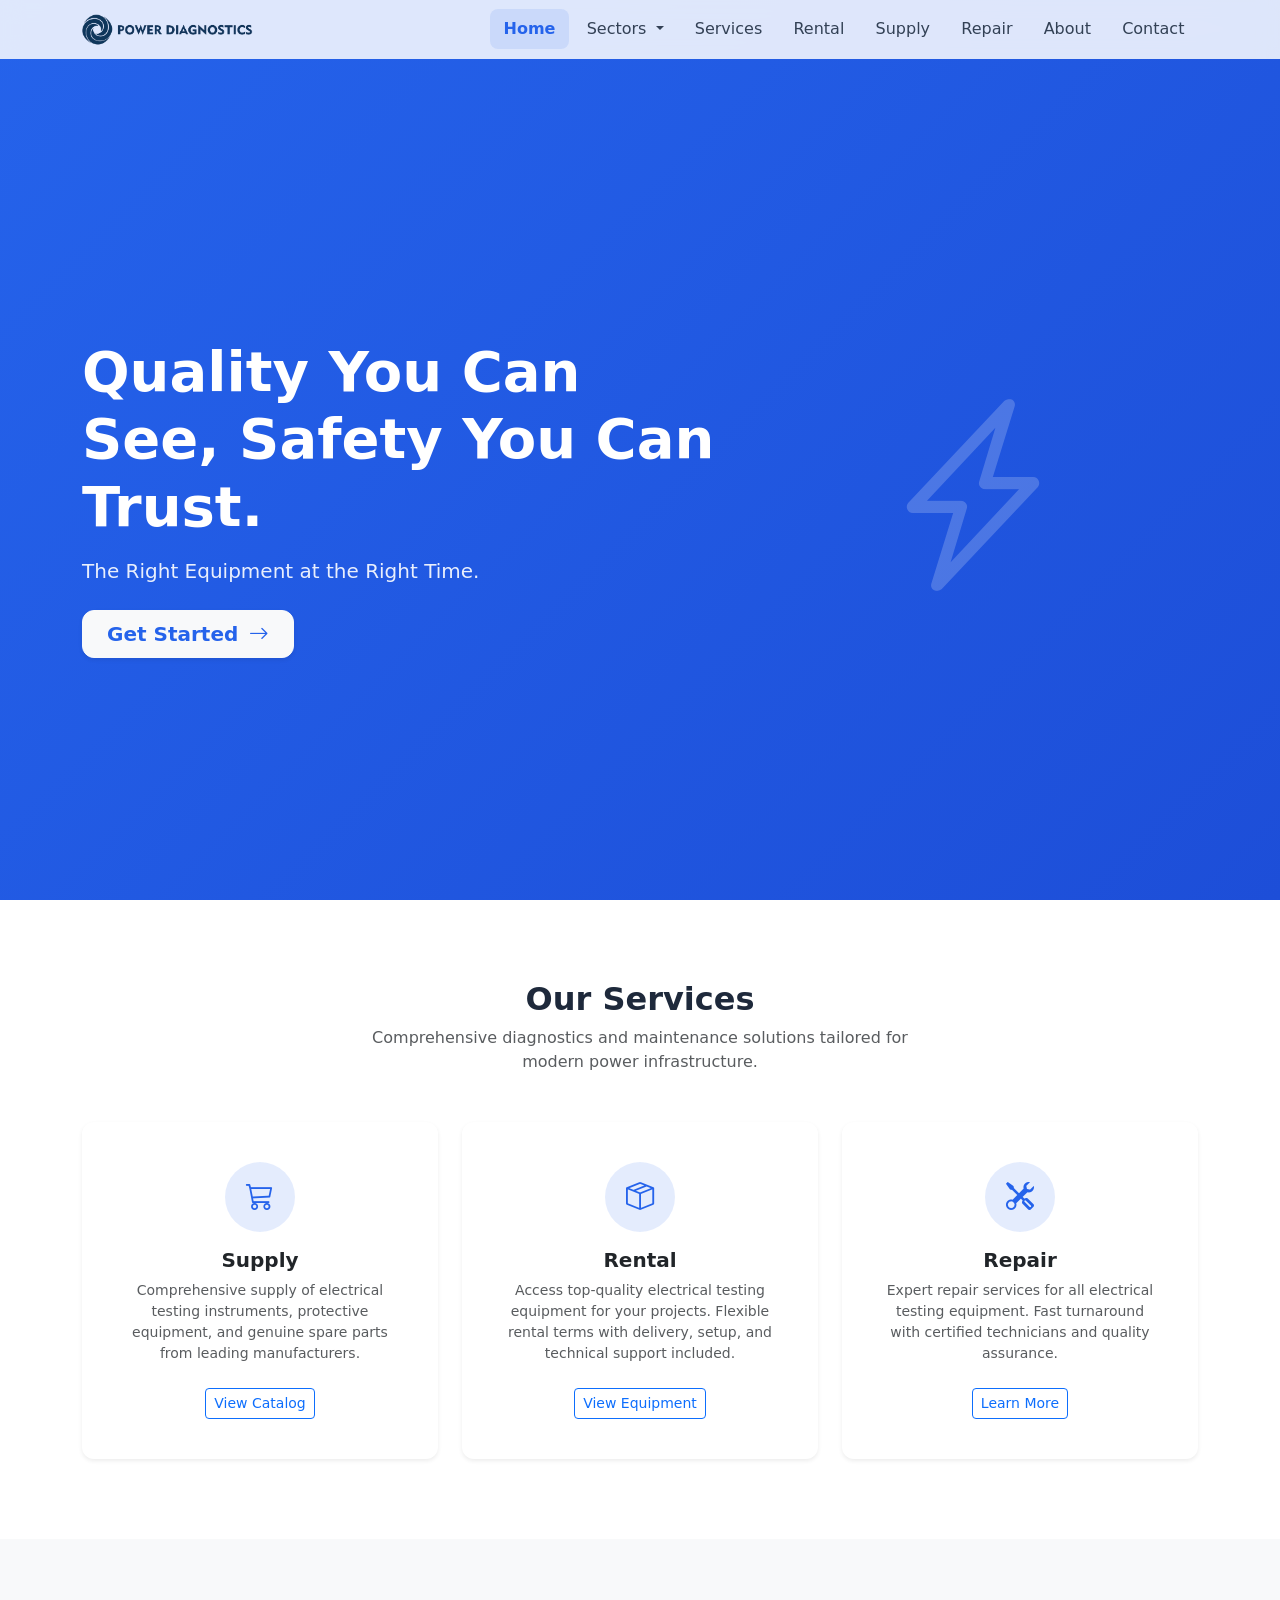
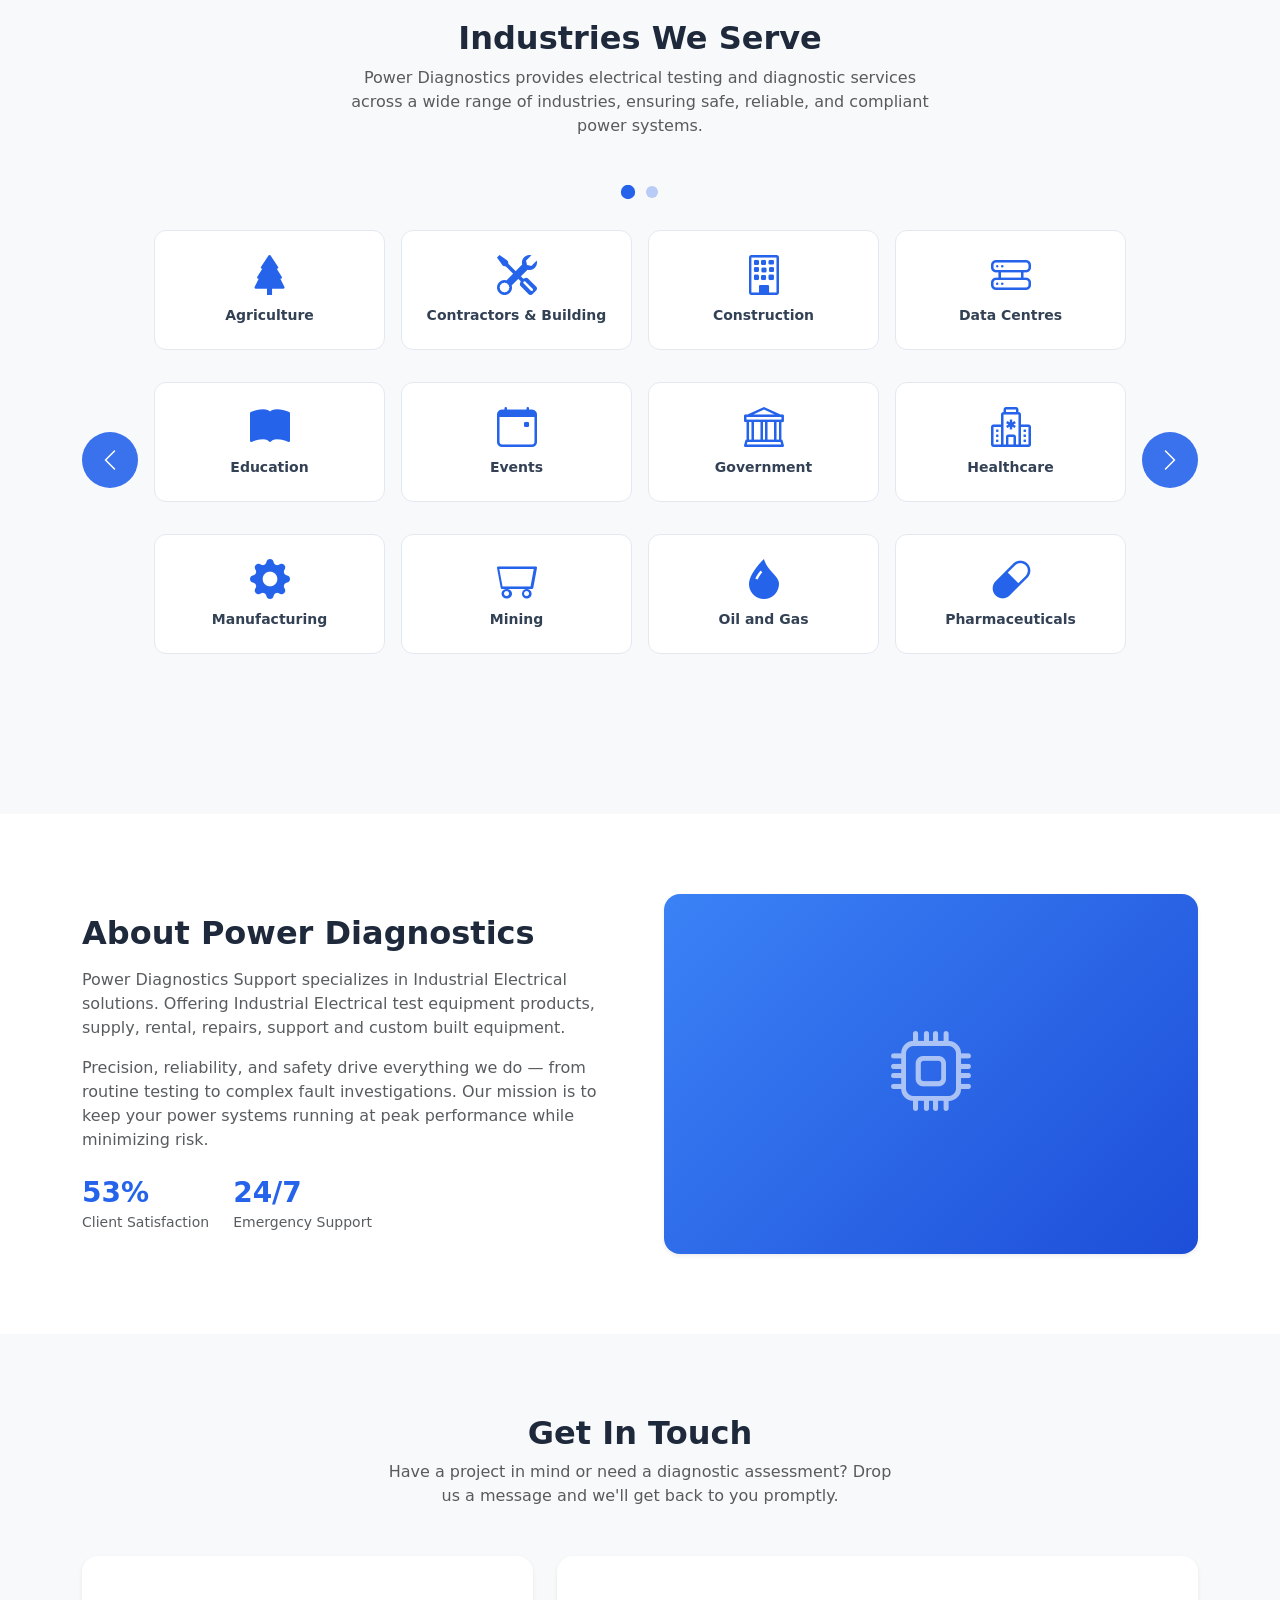
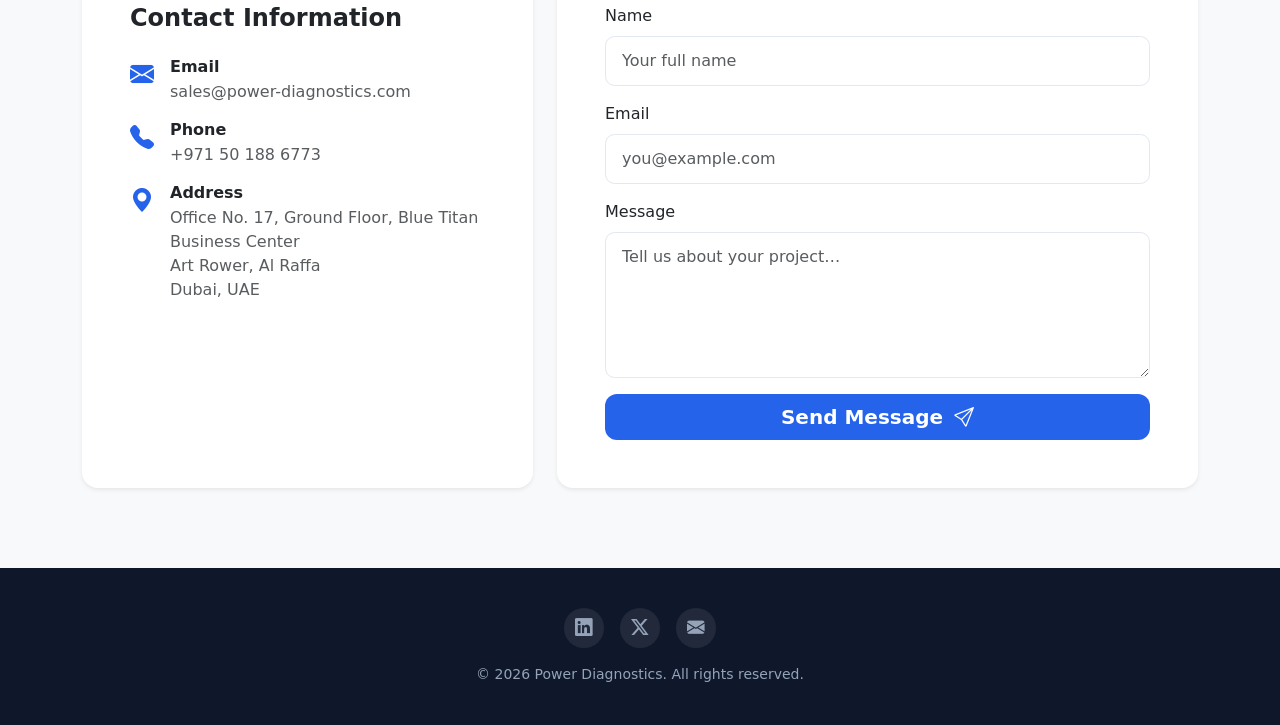
==== commit c6c426b9: "Fix title formatting in index.html" ====
--- a/index.html
+++ b/index.html
@@ -4,7 +4,7 @@
 <head>
   <meta charset="UTF-8">
   <meta name="viewport" content="width=device-width, initial-scale=1.0">
-  <title>Power Diagnostics | Industrial Electrical Test Equipment Supply, Rental & Repair</title>
+  <title>Power Diagnostics | Industrial Electrical Test Equipment Supply, Rental & Repair.</title>
   <meta name="description"
     content="Power Diagnostics Support specializes in Industrial Electrical solutions. Offering Industrial Electrical test equipment products, supply, rental, repairs, support and custom built equipment.">
 
@@ -503,4 +503,4 @@
   <script src="script.js"></script>
 </body>
 
-</html>+</html>
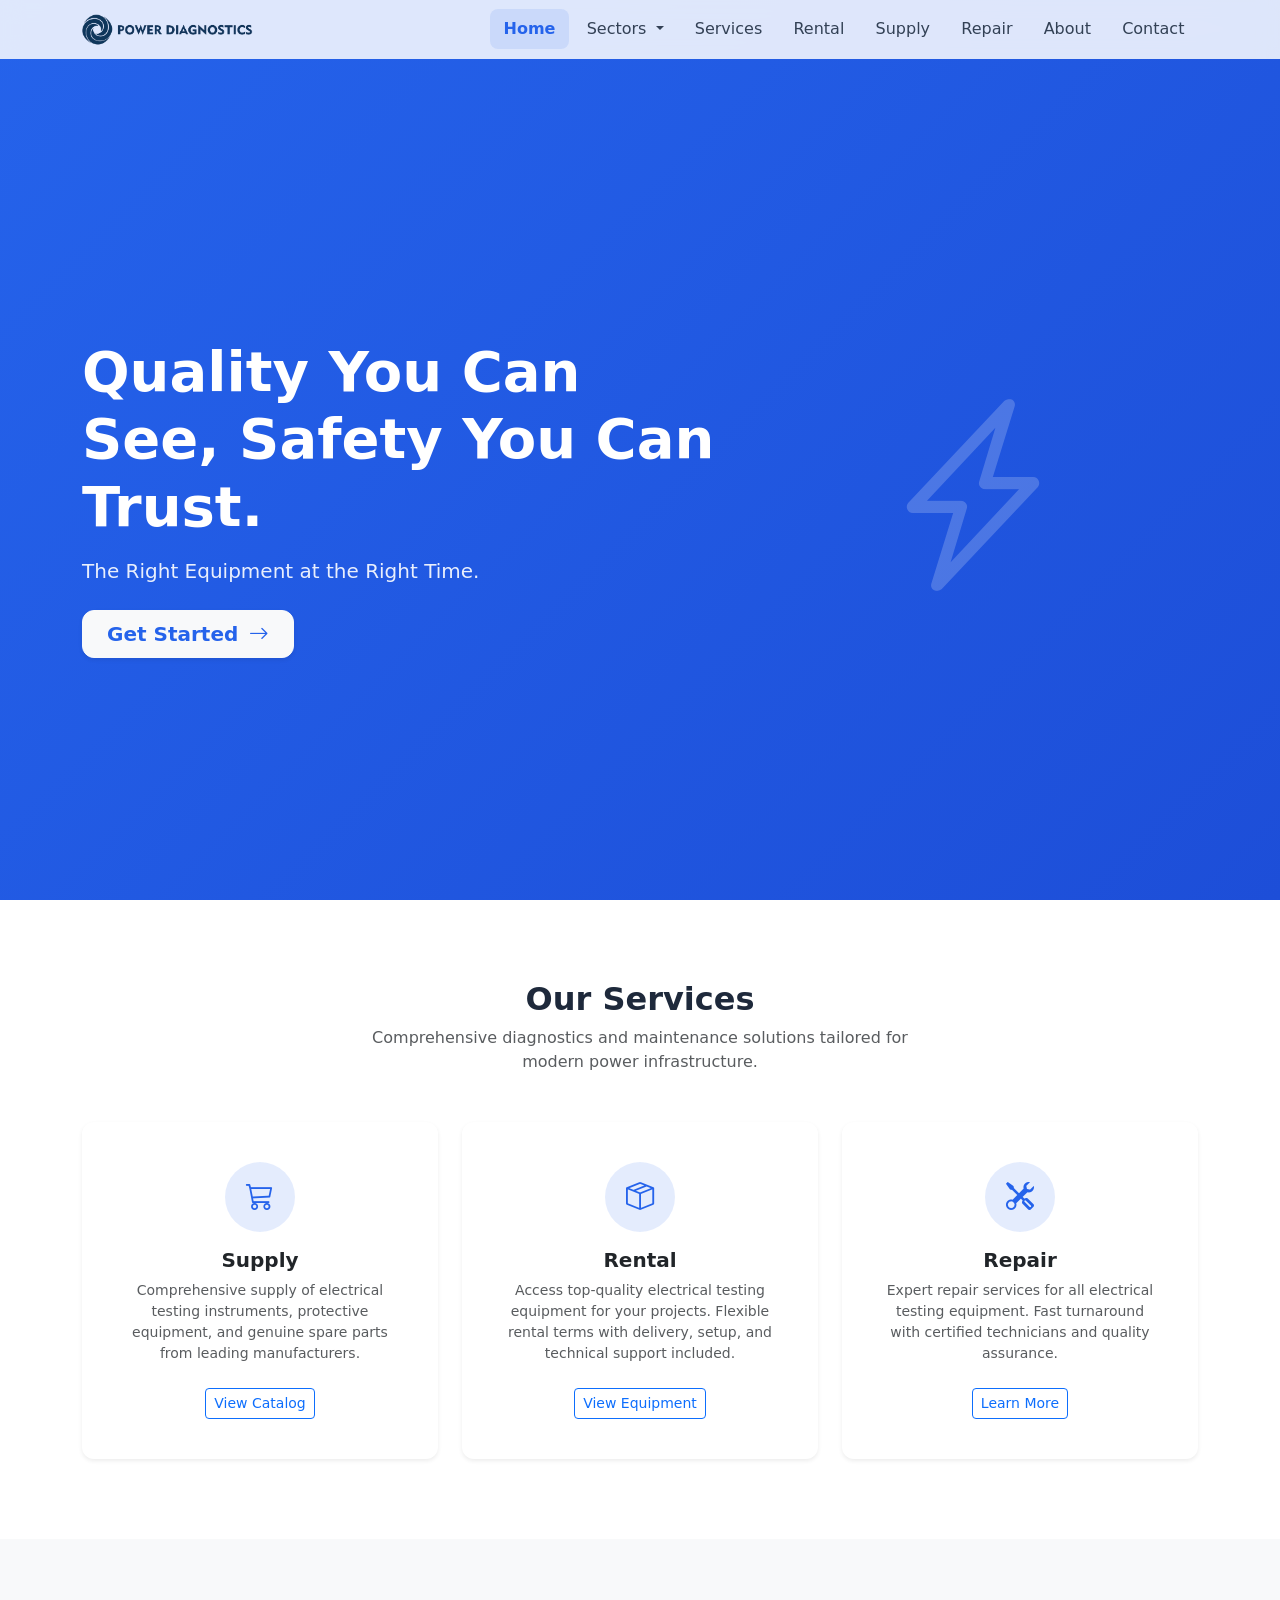
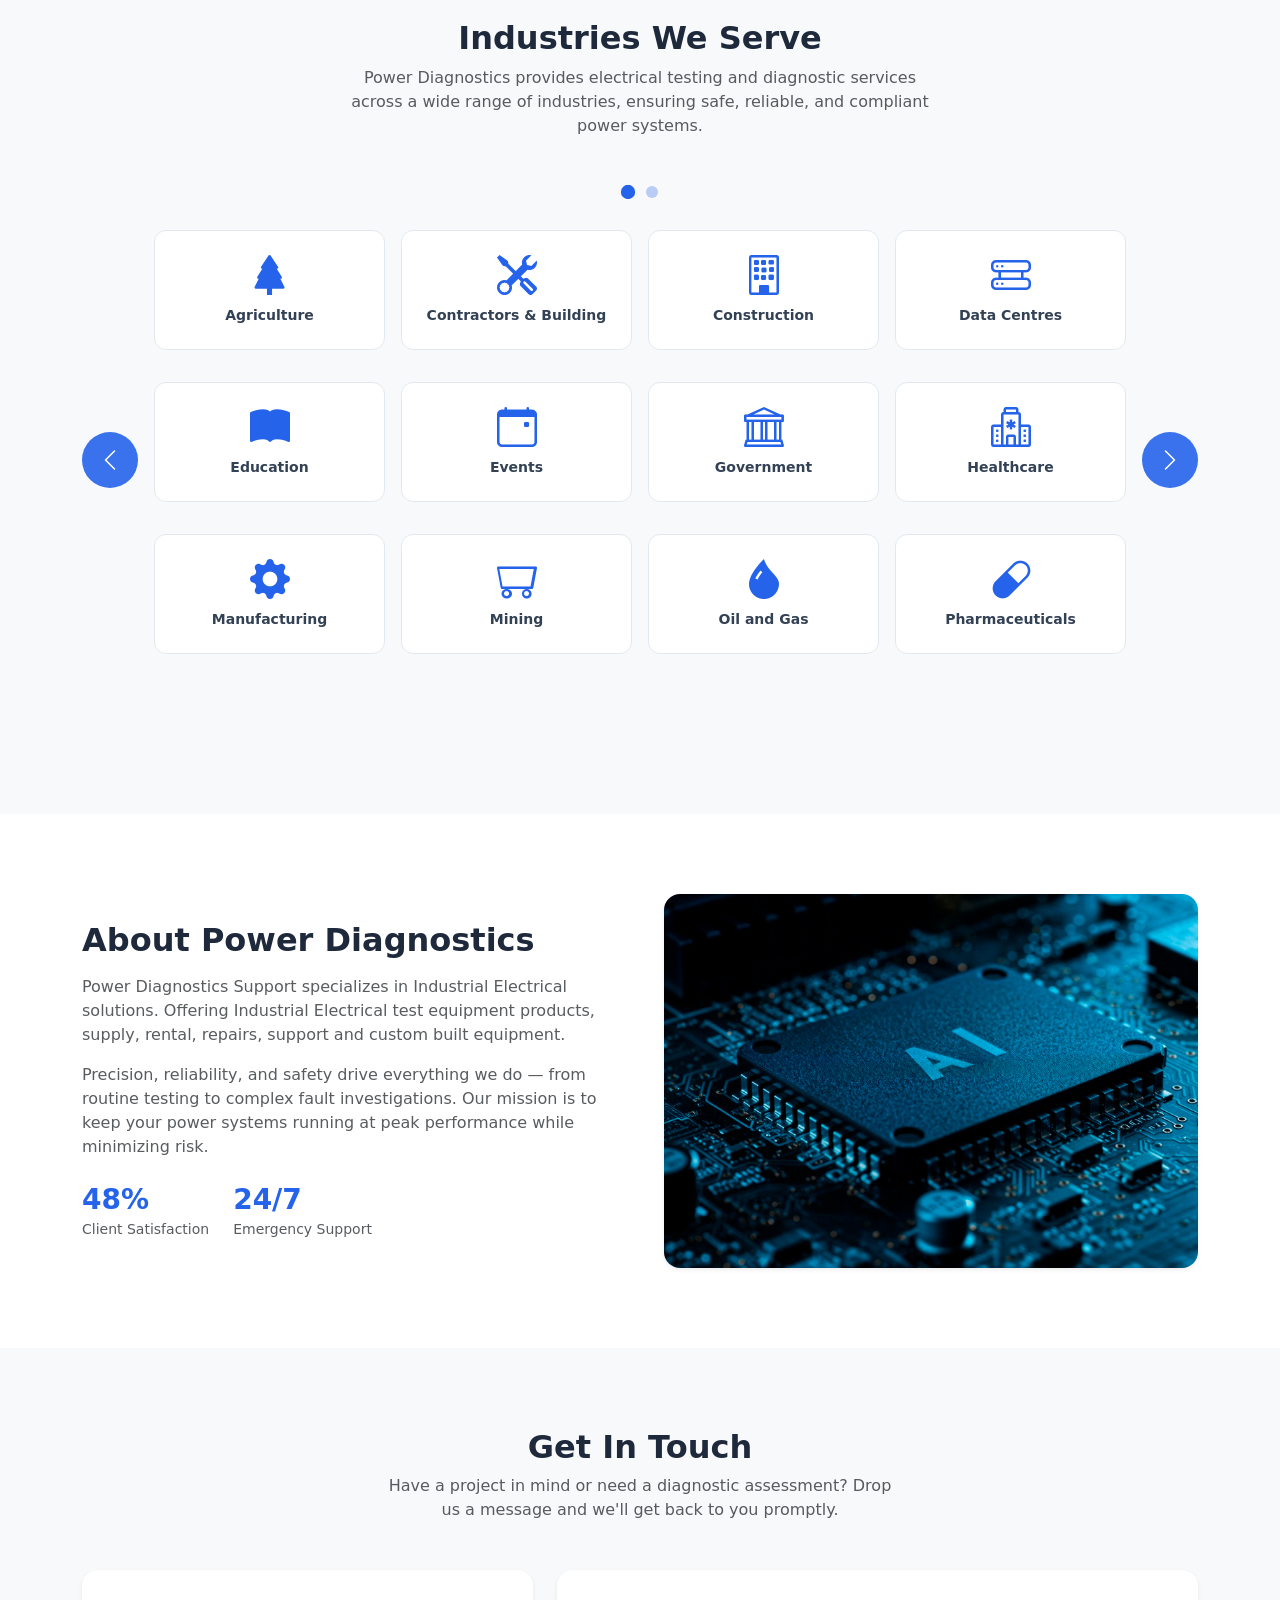
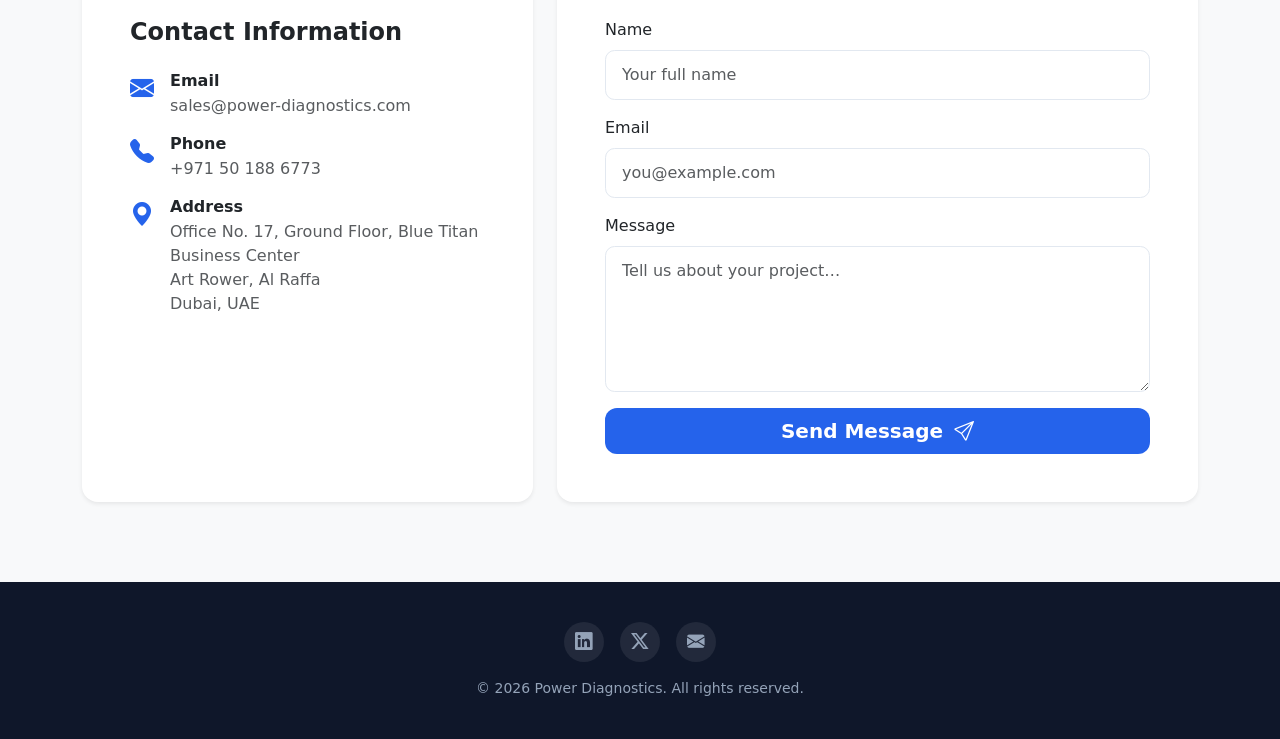
==== commit 0581677f: "Refactor code structure for improved readability and maintainability Co-authored-by: Copilot <copilo" ====
--- a/index.html
+++ b/index.html
@@ -4,7 +4,7 @@
 <head>
   <meta charset="UTF-8">
   <meta name="viewport" content="width=device-width, initial-scale=1.0">
-  <title>Power Diagnostics | Industrial Electrical Test Equipment Supply, Rental & Repair.</title>
+  <title>Power Diagnostics | Industrial Electrical Test Equipment Supply, Rental & Repair</title>
   <meta name="description"
     content="Power Diagnostics Support specializes in Industrial Electrical solutions. Offering Industrial Electrical test equipment products, supply, rental, repairs, support and custom built equipment.">
 
@@ -401,10 +401,7 @@
           </div>
         </div>
         <div class="col-md-6 slide-in-right">
-          <div class="about-image-placeholder rounded-4 shadow-sm d-flex flex-column align-items-center justify-content-center p-4">
-            <i class="bi bi-cpu text-white" style="font-size:5rem;opacity:.6;"></i>
-            <!-- <img src="images/common/logo.png" alt="Power Diagnostics Logo" class="mt-4" style="max-width: 180px; height: auto; opacity: 0.9;"> -->
-          </div>
+          <img src="images/common/ai-chip-circuit-board.jpg" alt="Power Diagnostics" class="rounded-4 shadow-sm img-fluid">
         </div>
       </div>
     </div>
@@ -503,4 +500,4 @@
   <script src="script.js"></script>
 </body>
 
-</html>
+</html>
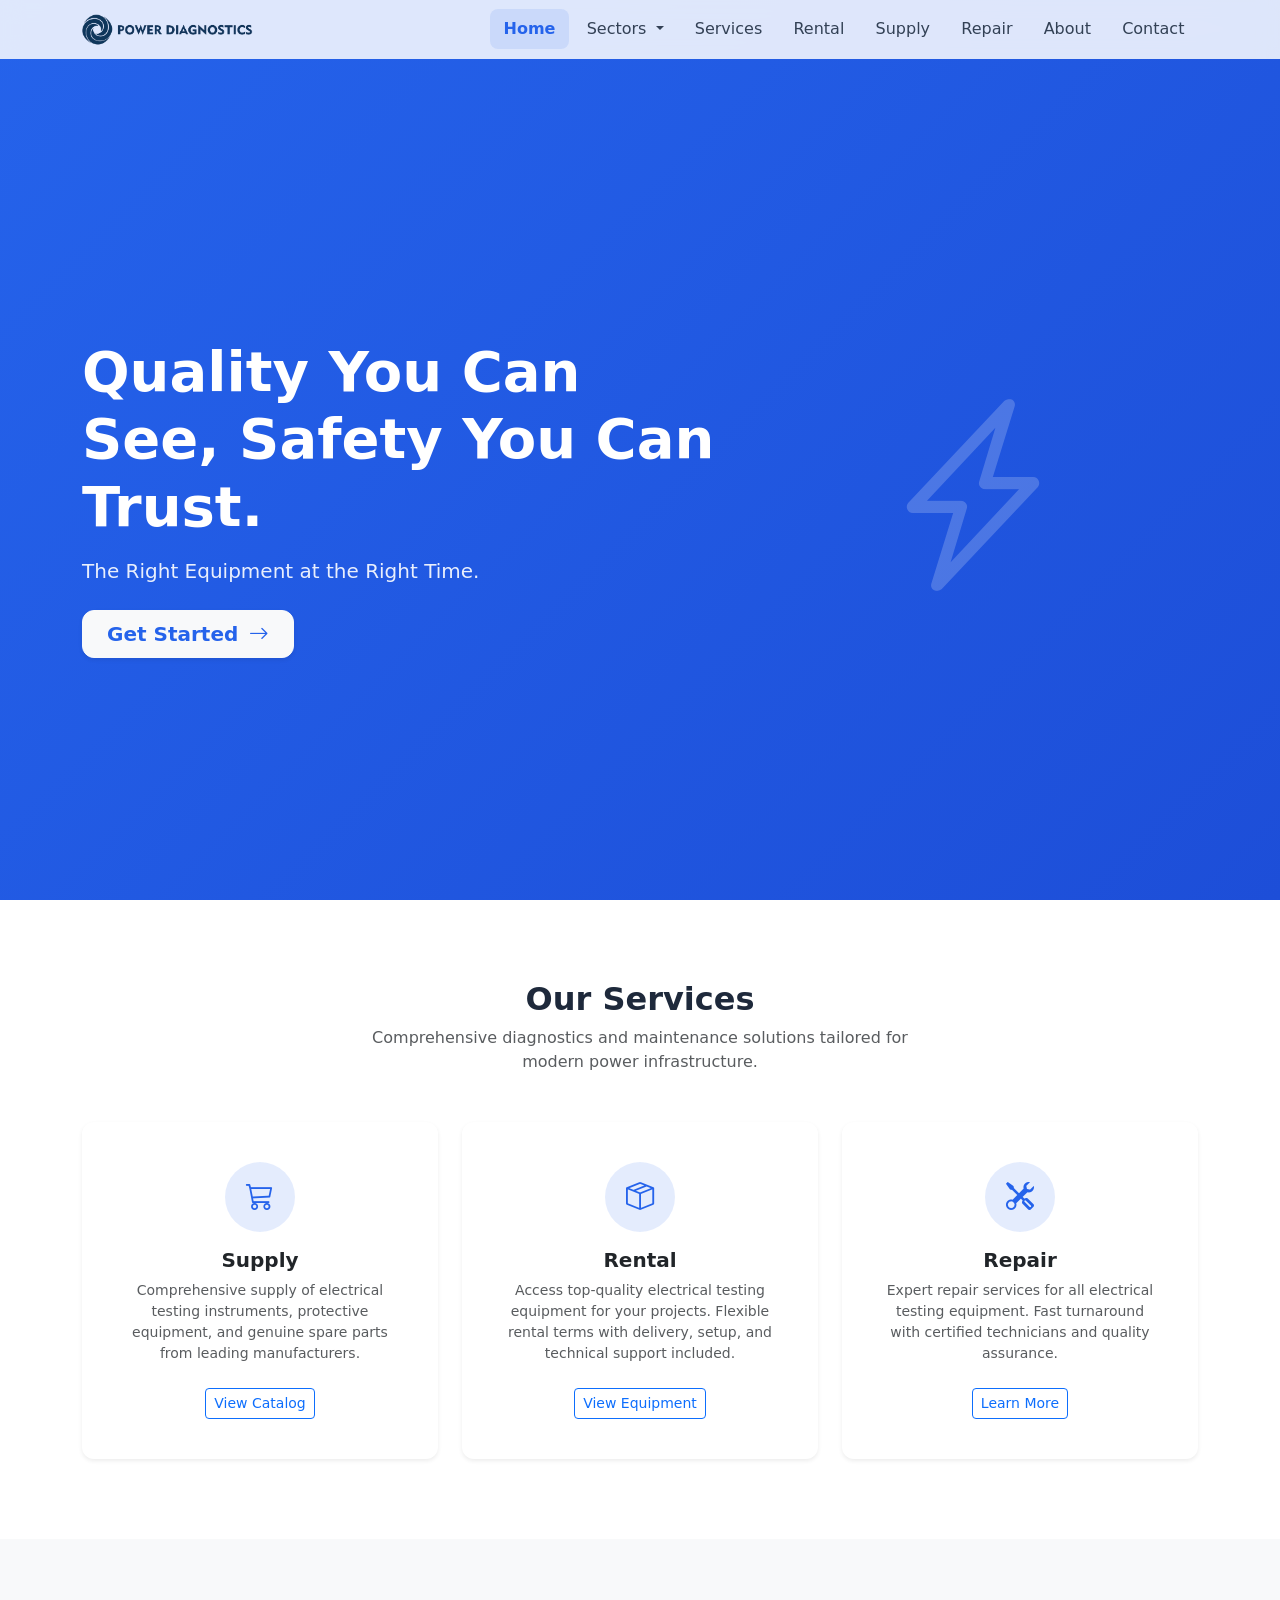
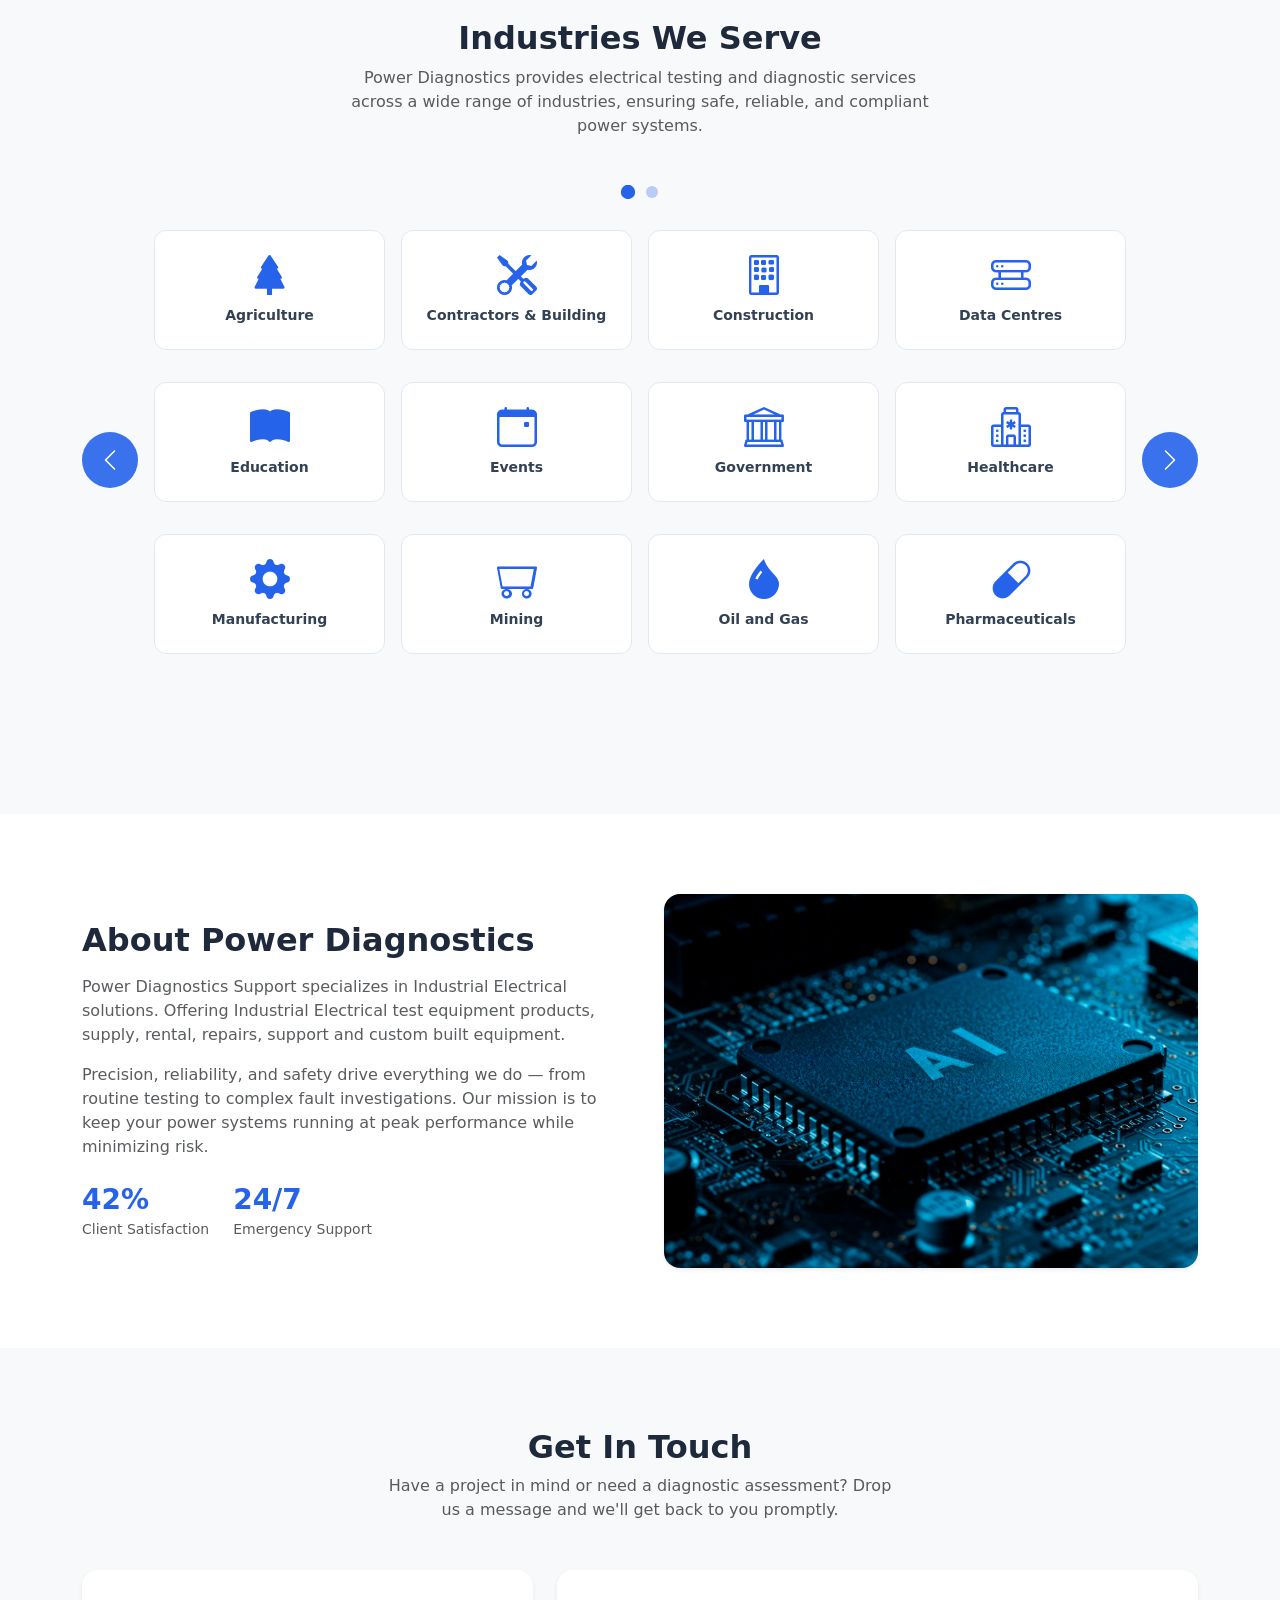
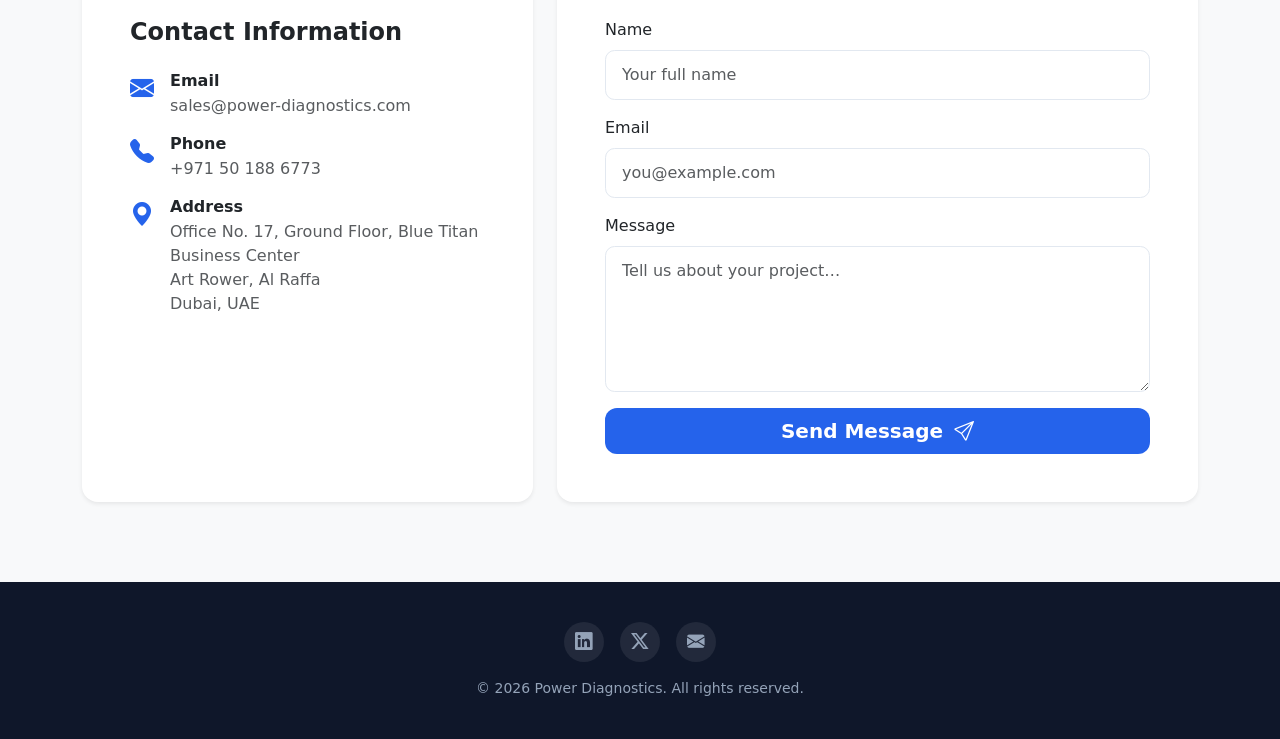
==== commit 8efbd293: "Add favicon.ico to the project" ====
--- a/index.html
+++ b/index.html
@@ -9,8 +9,12 @@
     content="Power Diagnostics Support specializes in Industrial Electrical solutions. Offering Industrial Electrical test equipment products, supply, rental, repairs, support and custom built equipment.">
 
   <!-- Favicon and Icons -->
-  <link rel="icon" type="image/png" href="images/common/icon.png">
-  <link rel="apple-touch-icon" href="images/common/icon.png">
+  <link rel="icon" href="/favicon.ico" type="image/x-icon">
+  
+  <link rel="icon" type="image/png" sizes="32x32" href="/favicon-32x32.png">
+  <link rel="icon" type="image/png" sizes="16x16" href="/favicon-16x16.png">
+  
+  <link rel="apple-touch-icon" sizes="180x180" href="/apple-touch-icon.png">
 
   <!-- Open Graph / Social Media Meta Tags -->
   <meta property="og:type" content="website">
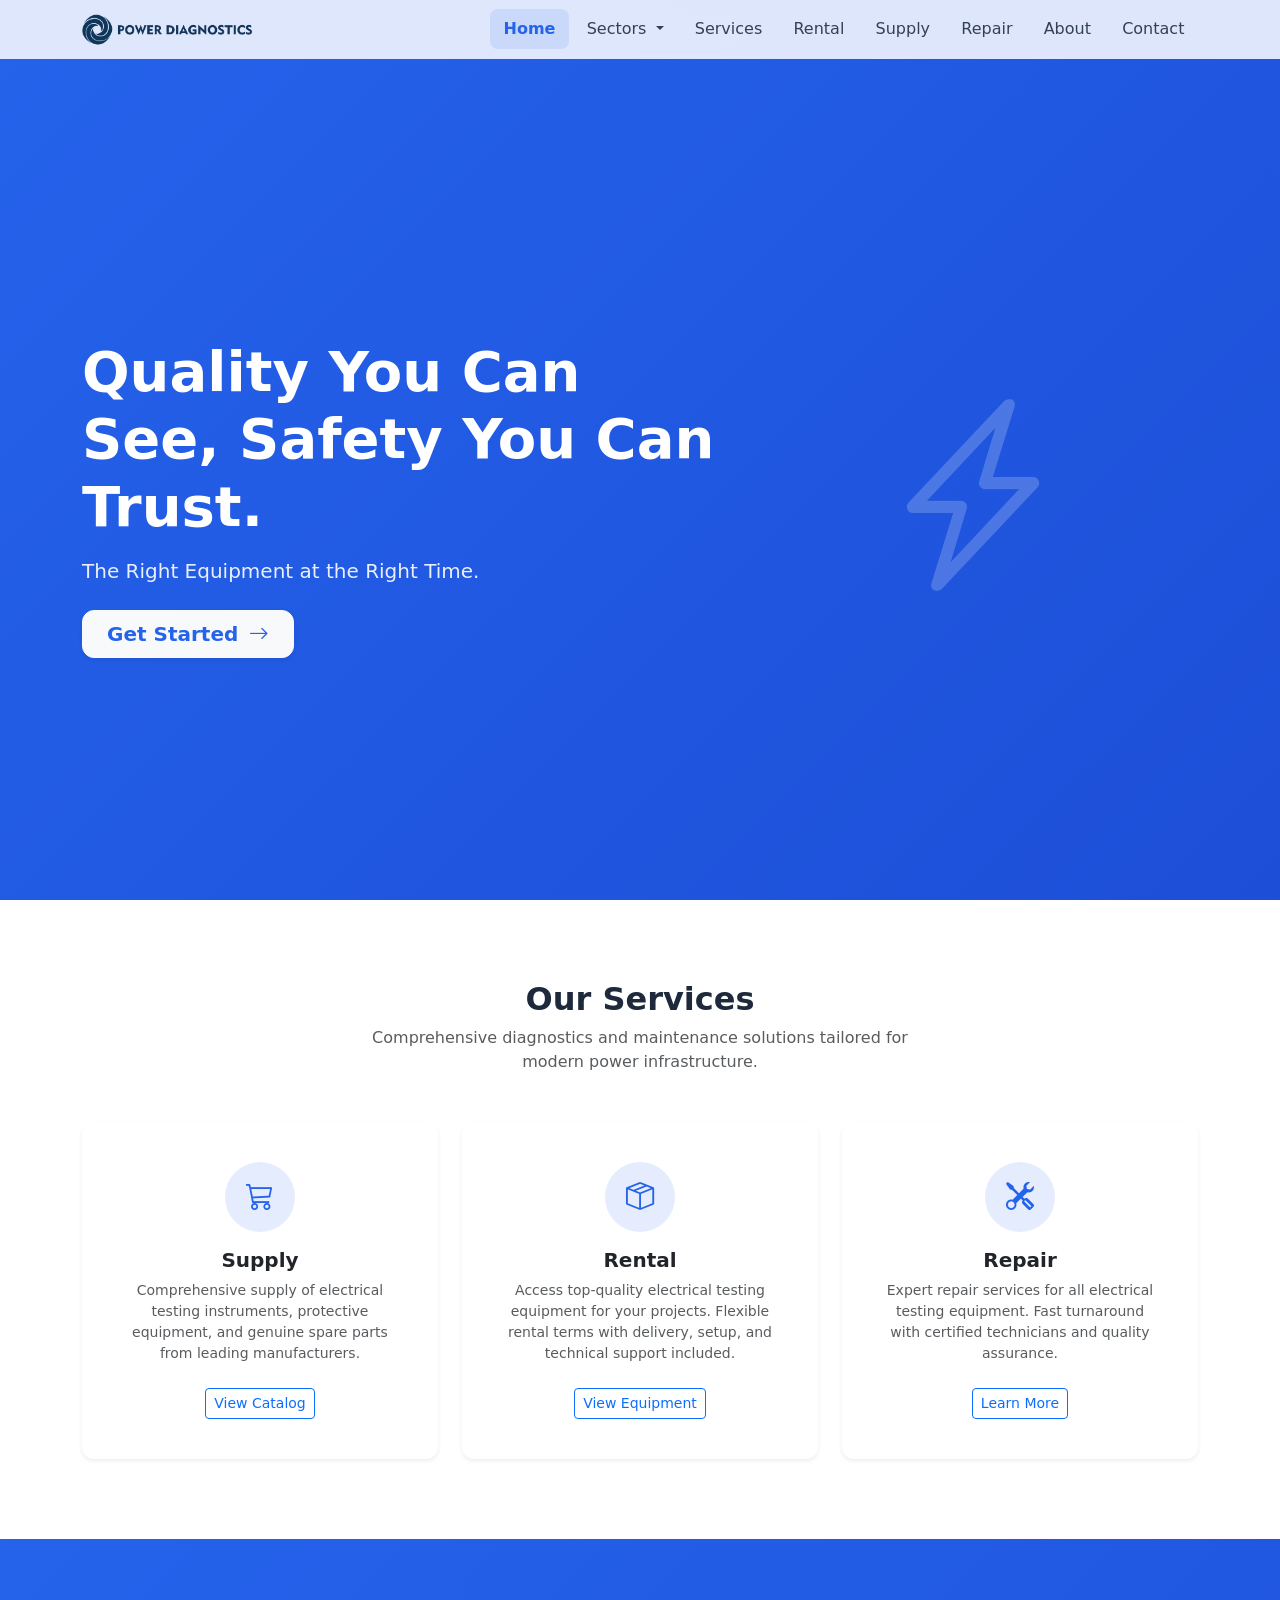
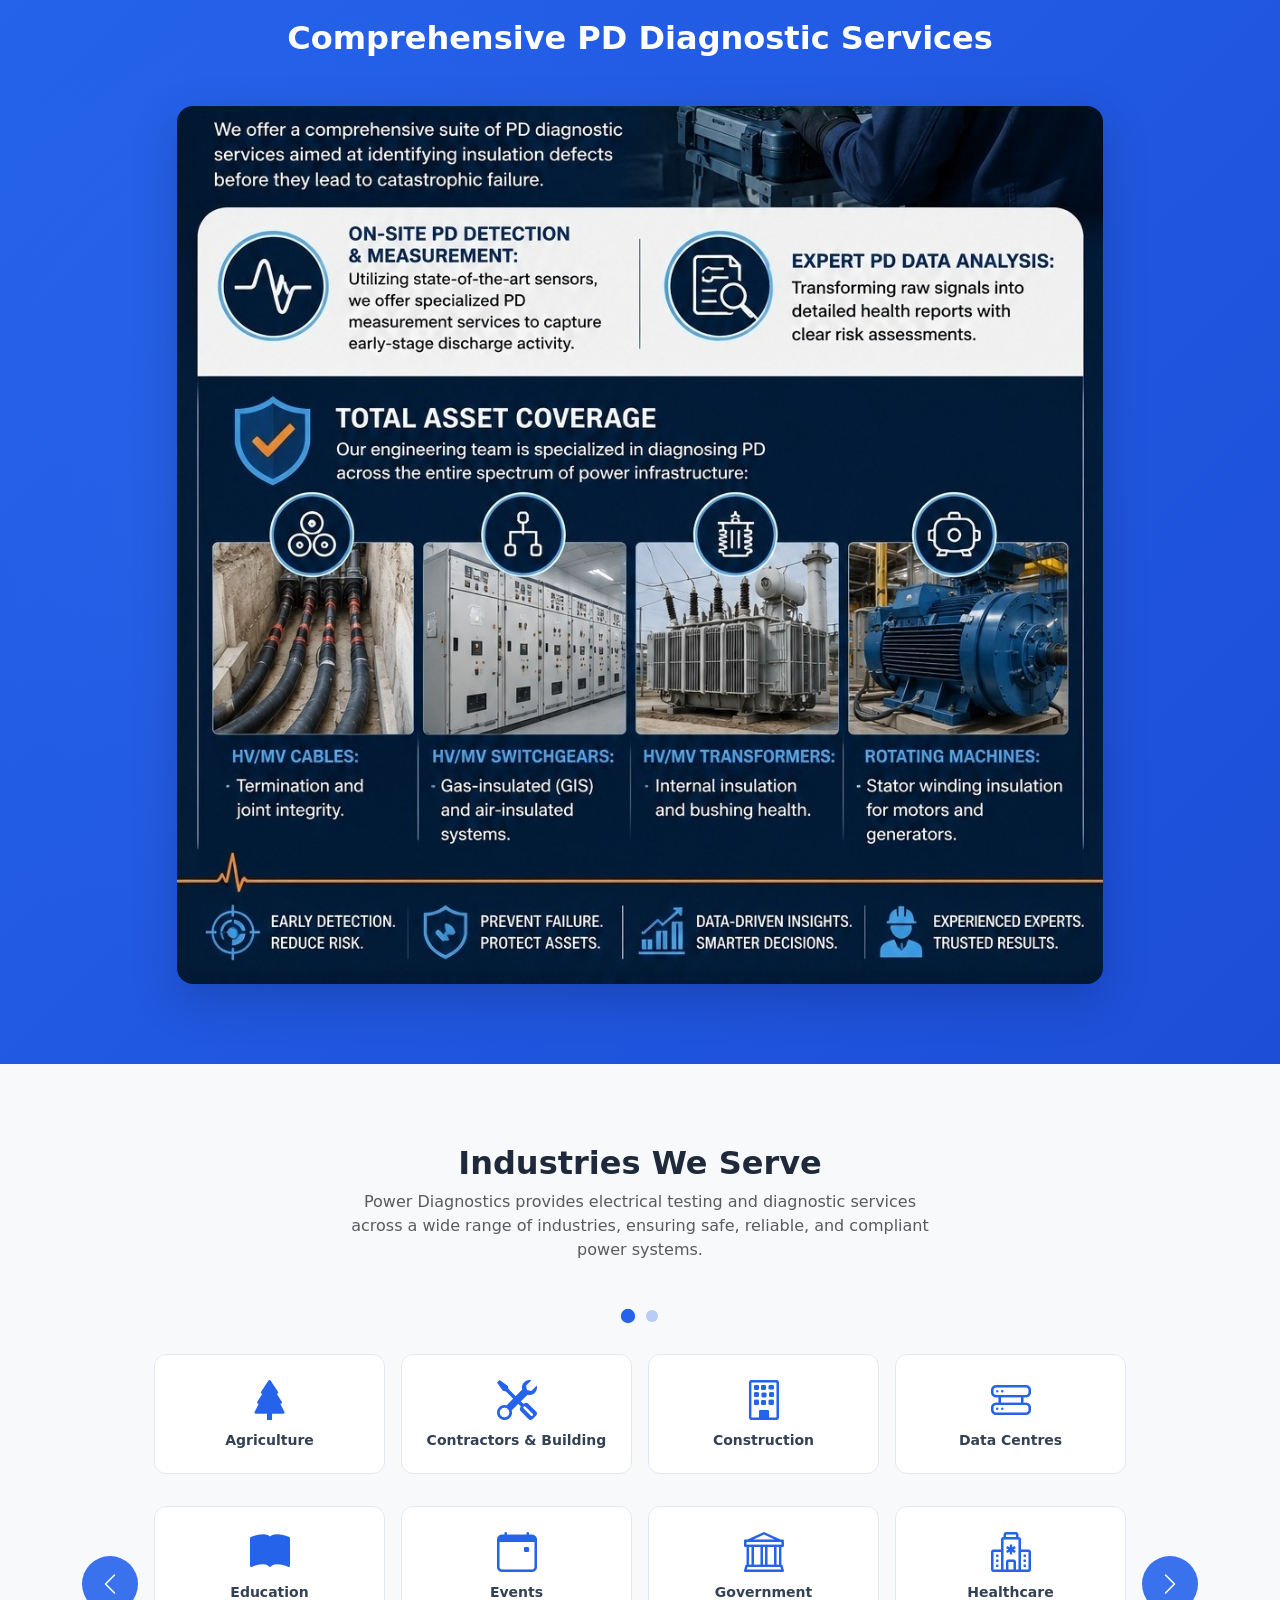
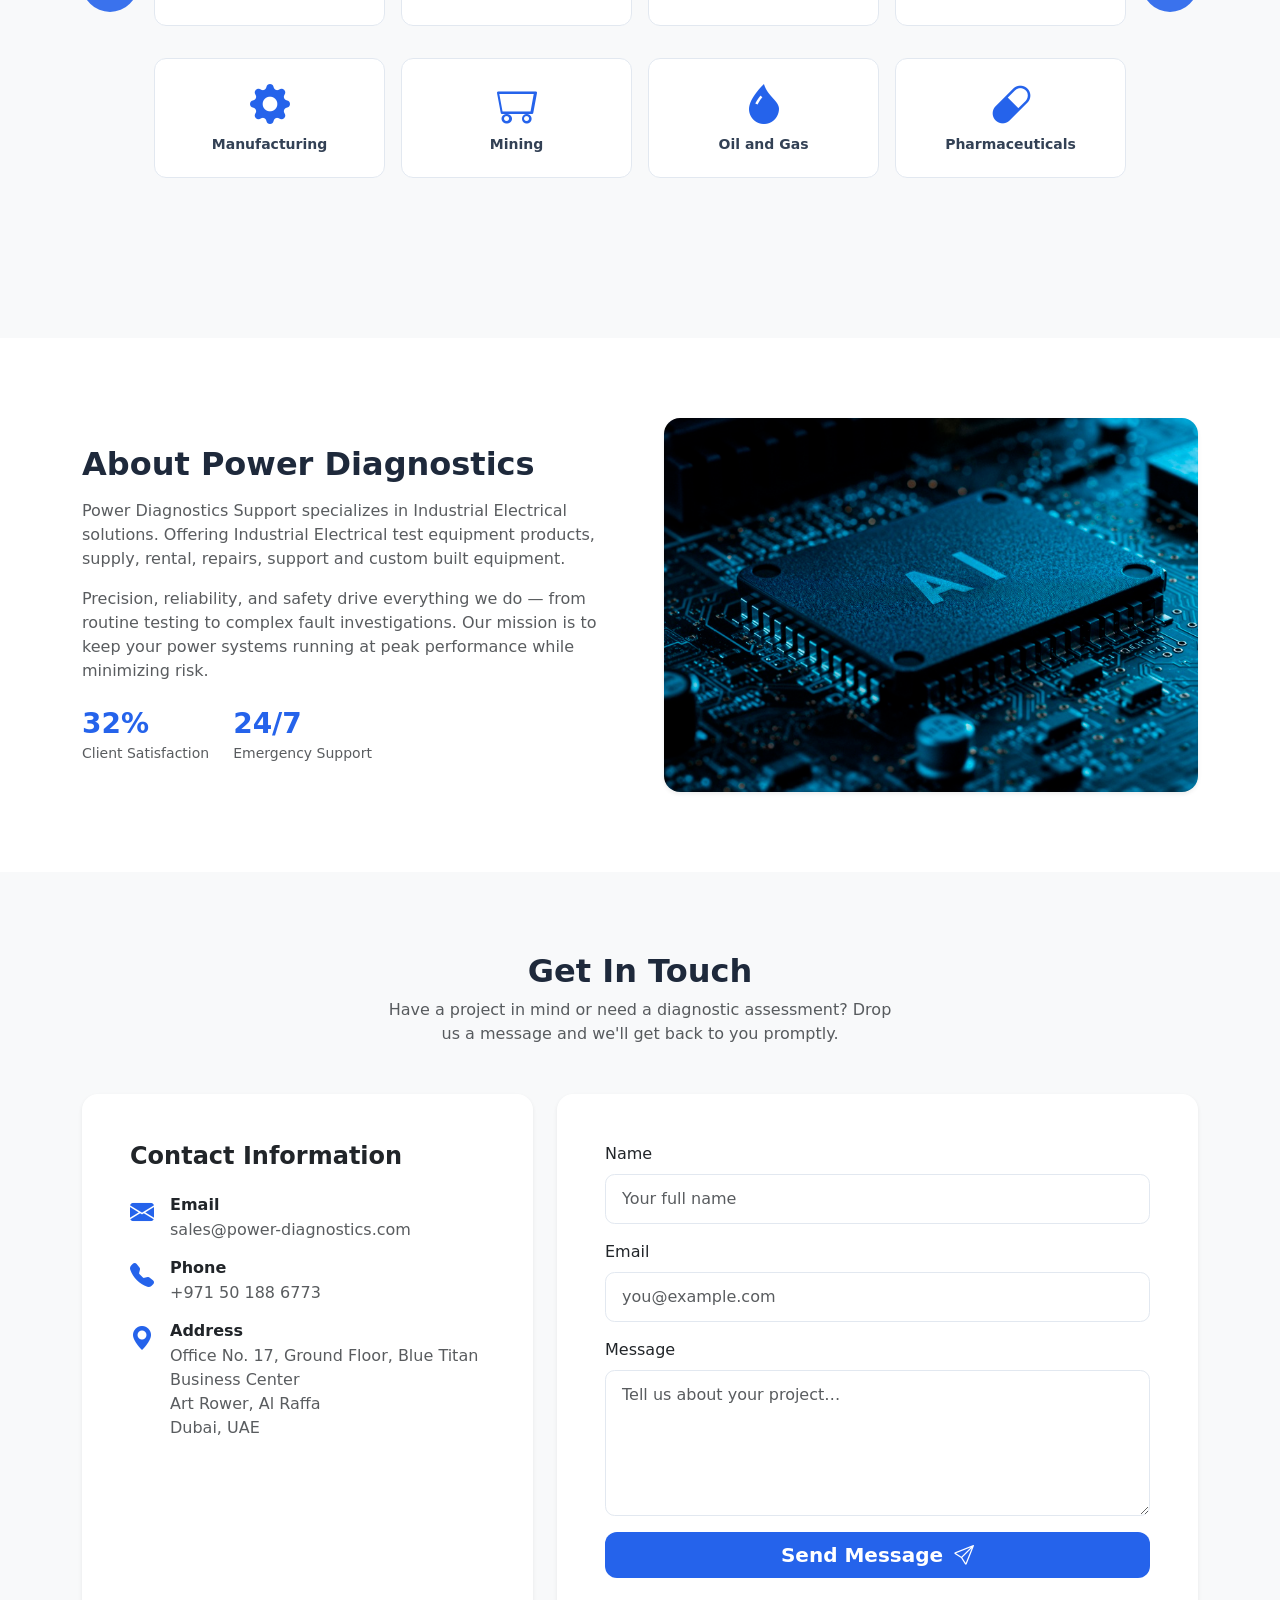
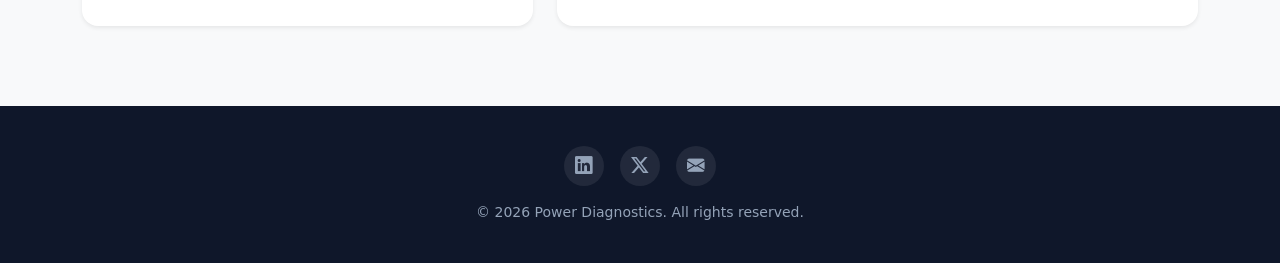
==== commit 47a52214: "Add PD Diagnostics section with infographic and styles" ====
--- a/index.html
+++ b/index.html
@@ -189,6 +189,25 @@
     </div>
   </section>
 
+  <!-- ===== PD Diagnostics Section ===== -->
+  <section id="pd-diagnostics" class="section-padding pd-diagnostics-section text-white">
+    <div class="container">
+      <div class="text-center mb-5 animate-on-scroll">
+        <h2 class="fw-bold">Comprehensive PD Diagnostic Services</h2>
+        <!-- <p class="text-white-50 mx-auto" style="max-width:700px;">
+          We offer a comprehensive suite of PD diagnostic services aimed at identifying insulation defects before they lead to catastrophic failure.
+        </p> -->
+      </div>
+      <div class="row justify-content-center">
+        <div class="col-12 col-lg-11 col-xl-10">
+          <div class="animate-on-scroll">
+            <img src="images/common/pd-diagnostics-infographic.jpg" alt="PD Diagnostic Services - Asset Coverage" class="img-fluid rounded-4 shadow-lg w-100">
+          </div>
+        </div>
+      </div>
+    </div>
+  </section>
+
   <!-- ===== Sectors Section ===== -->
   <section id="sectors" class="section-padding bg-light">
     <div class="container">
--- a/styles.css
+++ b/styles.css
@@ -352,6 +352,29 @@
   opacity: 0.2;
   line-height: 1;
   animation: pulse 4s ease-in-out infinite;
+}
+
+/* --- PD Diagnostics Section --- */
+.pd-diagnostics-section {
+  background: linear-gradient(135deg, var(--accent) 0%, var(--accent-dark) 100%);
+  position: relative;
+  overflow: hidden;
+}
+
+.pd-diagnostics-section::before {
+  content: '';
+  position: absolute;
+  top: 0;
+  left: 0;
+  right: 0;
+  bottom: 0;
+  background: radial-gradient(circle at 30% 50%, rgba(59, 130, 246, 0.15) 0%, transparent 50%);
+  pointer-events: none;
+}
+
+.pd-diagnostics-section .container {
+  position: relative;
+  z-index: 1;
 }
 
 /* --- Service Cards --- */
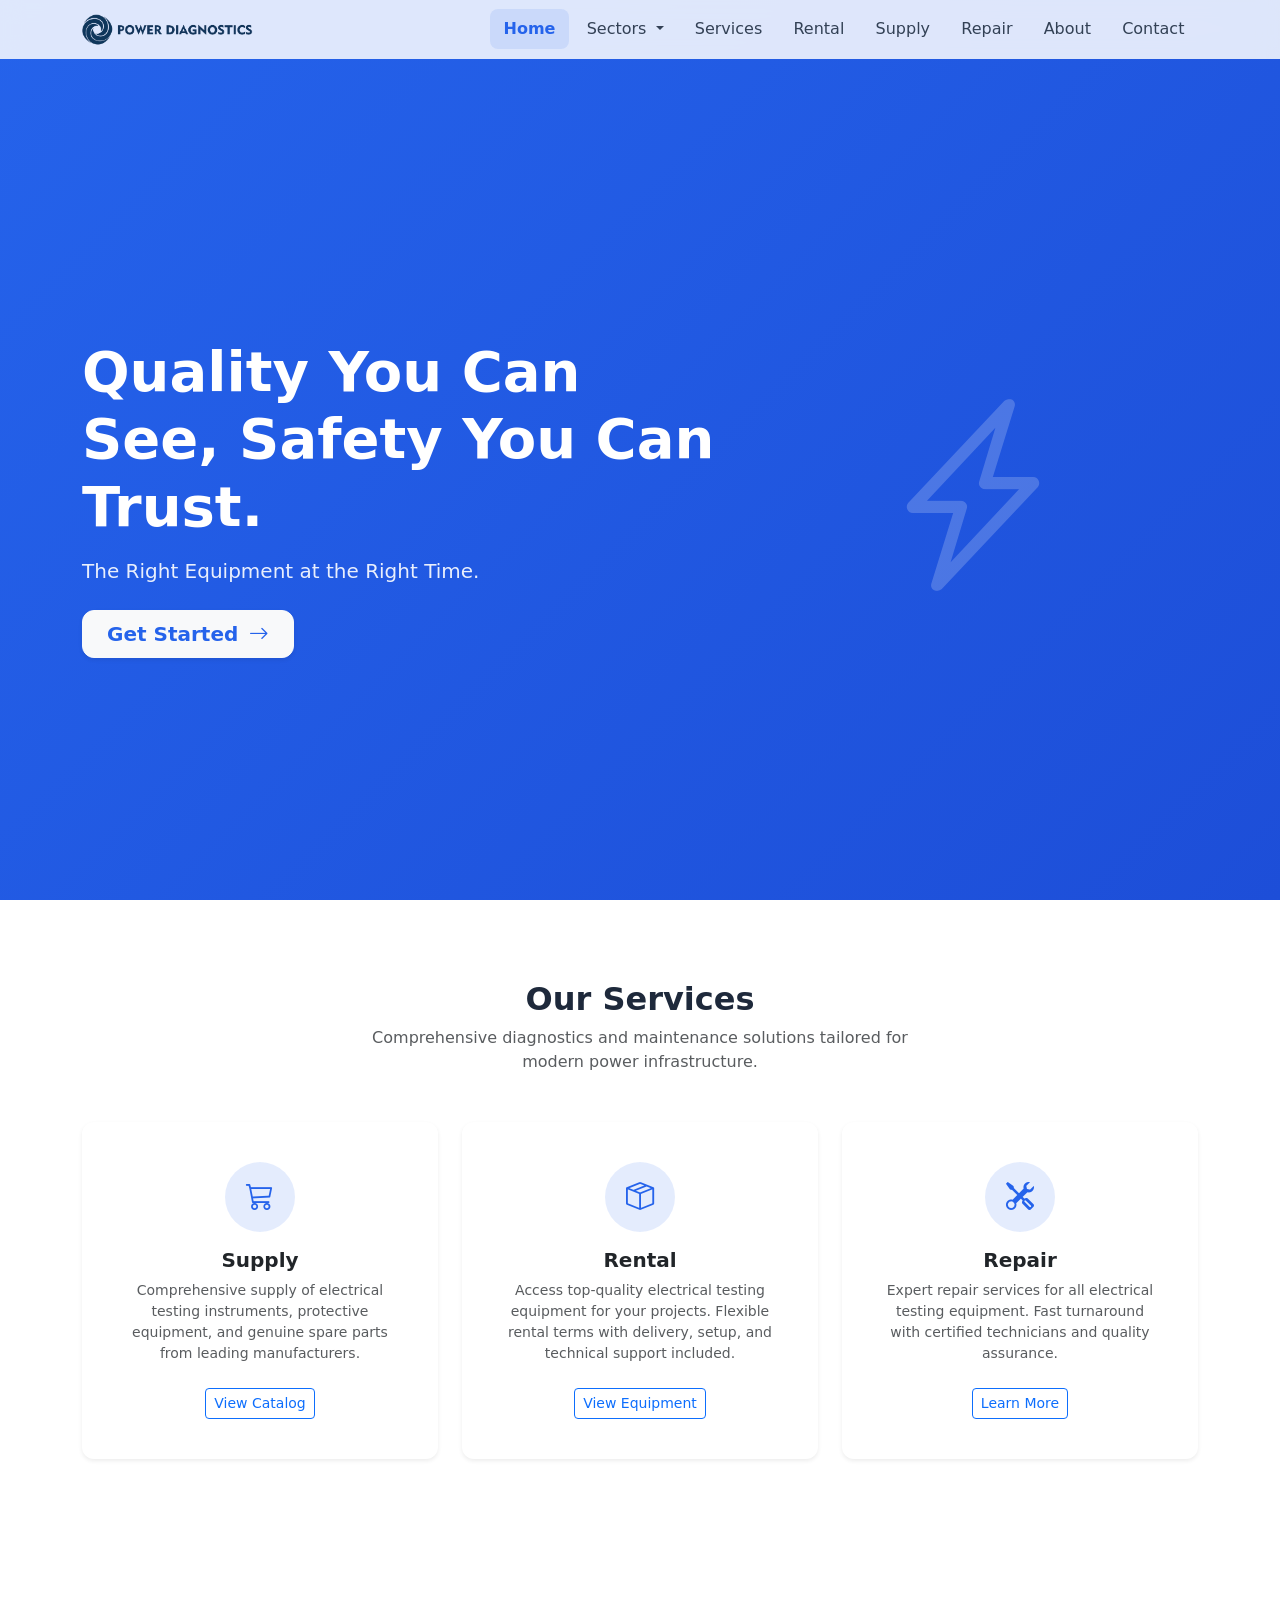
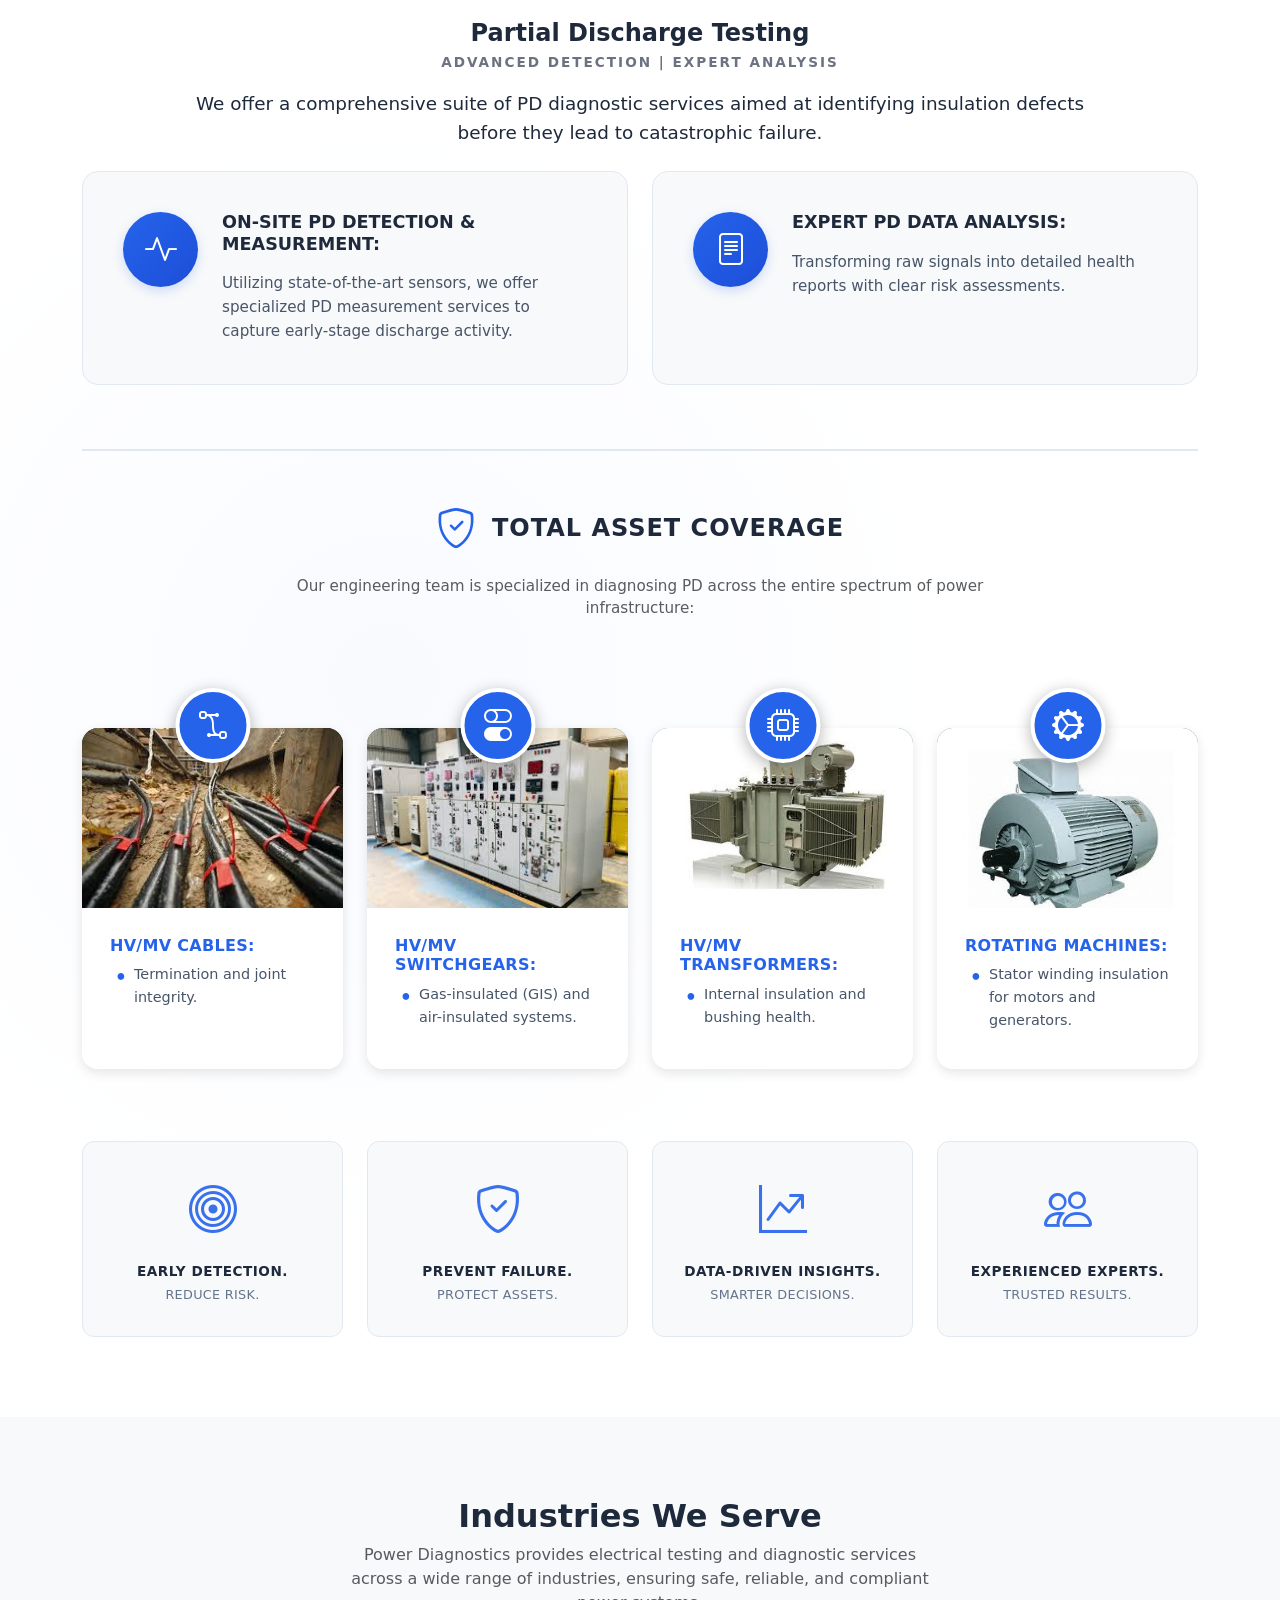
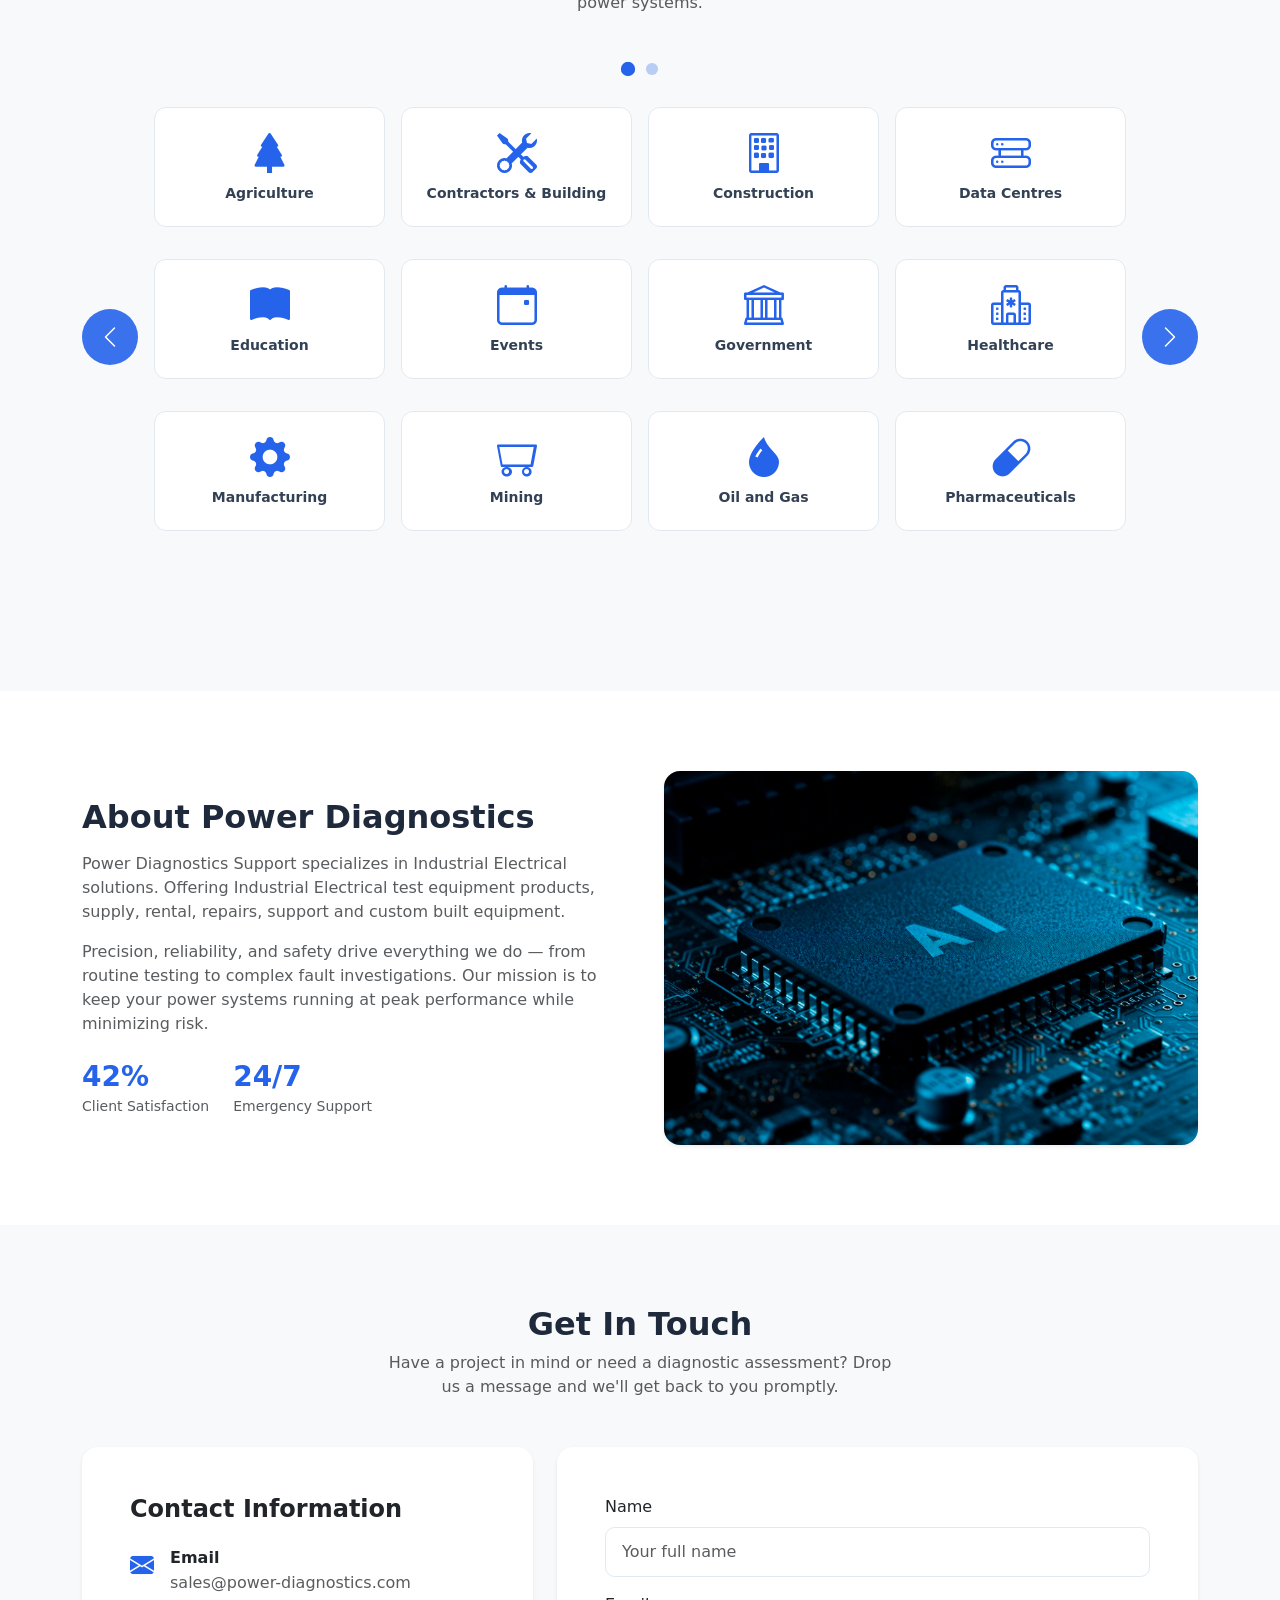
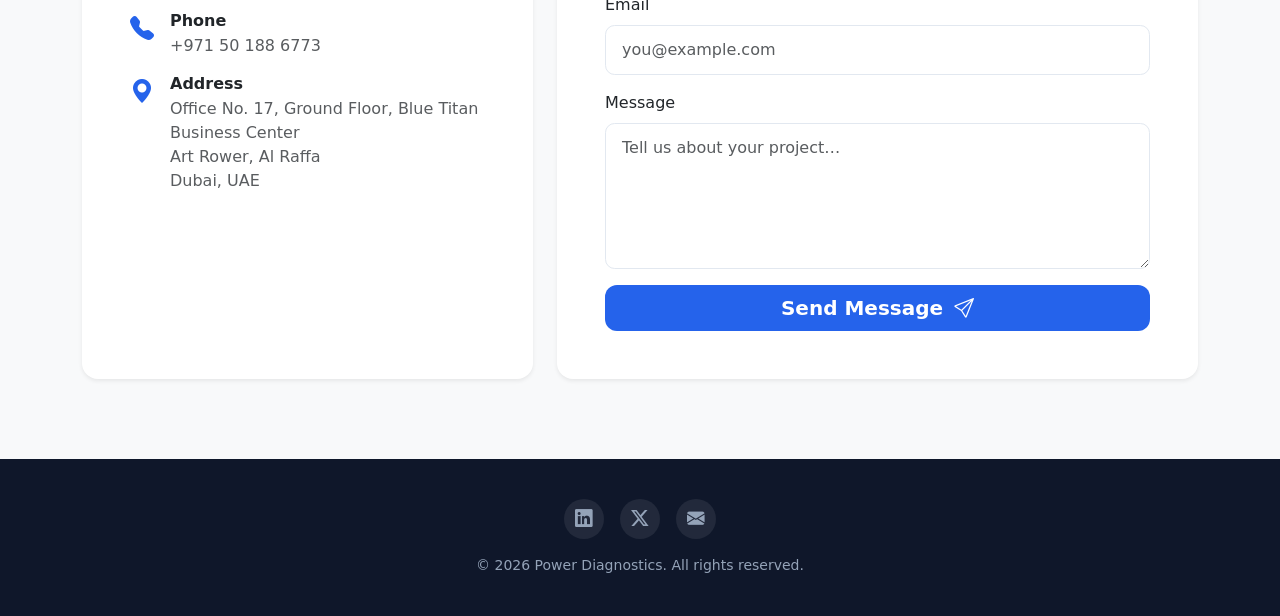
==== commit d9ed8af2: "Add new images for HV/MV equipment and enhance PD Diagnostics section layout and styles" ====
--- a/index.html
+++ b/index.html
@@ -190,18 +190,152 @@
   </section>
 
   <!-- ===== PD Diagnostics Section ===== -->
-  <section id="pd-diagnostics" class="section-padding pd-diagnostics-section text-white">
-    <div class="container">
-      <div class="text-center mb-5 animate-on-scroll">
-        <h2 class="fw-bold">Comprehensive PD Diagnostic Services</h2>
-        <!-- <p class="text-white-50 mx-auto" style="max-width:700px;">
-          We offer a comprehensive suite of PD diagnostic services aimed at identifying insulation defects before they lead to catastrophic failure.
-        </p> -->
-      </div>
-      <div class="row justify-content-center">
-        <div class="col-12 col-lg-11 col-xl-10">
-          <div class="animate-on-scroll">
-            <img src="images/common/pd-diagnostics-infographic.jpg" alt="PD Diagnostic Services - Asset Coverage" class="img-fluid rounded-4 shadow-lg w-100">
+  <section id="pd-diagnostics" class="section-padding pd-diagnostics-section">
+    <div class="container">
+      <!-- Header -->
+      <div class="text-center mb-4 animate-on-scroll">
+        <h5 class="fw-bold mb-1" style="font-size: 1.5rem; color: #1e293b;">Partial Discharge Testing</h2>
+        <p class="text-uppercase fw-semibold mb-3" style="font-size: 0.85rem; letter-spacing: 2px; color: #6b7280;">ADVANCED DETECTION | EXPERT ANALYSIS</p>
+        <p class="mx-auto" style="max-width: 900px; font-size: 1.15rem; line-height: 1.6; color: #1e293b; font-weight: 500;">We offer a comprehensive suite of PD diagnostic services aimed at identifying insulation defects before they lead to catastrophic failure.</p>
+      </div>
+
+      <!-- Top Services -->
+      <div class="row g-4 mb-5">
+        <div class="col-md-6 animate-on-scroll" style="animation-delay: 0.1s;">
+          <div class="pd-service-box">
+            <div class="d-flex align-items-start gap-4">
+              <div class="pd-icon-circle">
+                <i class="bi bi-activity"></i>
+              </div>
+              <div>
+                <h4 class="fw-bold mb-3" style="font-size: 1.1rem; color: #1e293b;">ON-SITE PD DETECTION & MEASUREMENT:</h4>
+                <p class="mb-0" style="font-size: 0.95rem; line-height: 1.6; color: #475569;">Utilizing state-of-the-art sensors, we offer specialized PD measurement services to capture early-stage discharge activity.</p>
+              </div>
+            </div>
+          </div>
+        </div>
+        <div class="col-md-6 animate-on-scroll" style="animation-delay: 0.2s;">
+          <div class="pd-service-box">
+            <div class="d-flex align-items-start gap-4">
+              <div class="pd-icon-circle">
+                <i class="bi bi-file-text"></i>
+              </div>
+              <div>
+                <h4 class="fw-bold mb-3" style="font-size: 1.1rem; color: #1e293b;">EXPERT PD DATA ANALYSIS:</h4>
+                <p class="mb-0" style="font-size: 0.95rem; line-height: 1.6; color: #475569;">Transforming raw signals into detailed health reports with clear risk assessments.</p>
+              </div>
+            </div>
+          </div>
+        </div>
+      </div>
+
+      <!-- Total Asset Coverage -->
+      <div class="pd-coverage-section">
+        <div class="text-center mb-5">
+          <div class="d-flex align-items-center justify-content-center gap-3 mb-3">
+            <i class="bi bi-shield-check pd-shield-icon"></i>
+            <h3 class="fw-bold mb-0" style="font-size: 1.5rem; letter-spacing: 1px; color: #1e293b;">TOTAL ASSET COVERAGE</h3>
+          </div>
+          <p class="text-muted mb-5 mx-auto" style="max-width: 700px; font-size: 0.95rem;">Our engineering team is specialized in diagnosing PD across the entire spectrum of power infrastructure:</p>
+        </div>
+
+        <!-- Asset Grid -->
+        <div class="row g-4 mb-5" style="padding-top: 60px; overflow: visible;">
+          <div class="col-md-6 col-lg-3 animate-on-scroll" style="animation-delay: 0.1s;">
+            <div class="pd-asset-card">
+              <div class="pd-asset-image pd-asset-cables">
+                <img src="images/equipment/hvmvcable.jpg" alt="HV/MV Cables Testing">
+                <div class="pd-asset-icon-overlay">
+                  <i class="bi bi-bezier2"></i>
+                </div>
+              </div>
+              <div class="pd-asset-content">
+                <h5 class="fw-bold mb-2">HV/MV CABLES:</h5>
+                <ul class="pd-asset-list">
+                  <li>Termination and joint integrity.</li>
+                </ul>
+              </div>
+            </div>
+          </div>
+          <div class="col-md-6 col-lg-3 animate-on-scroll" style="animation-delay: 0.2s;">
+            <div class="pd-asset-card">
+              <div class="pd-asset-image pd-asset-switchgear">
+                <img src="images/equipment/MV_HVSwitchgear.jpg" alt="HV/MV Switchgears Testing">
+                <div class="pd-asset-icon-overlay">
+                  <i class="bi bi-toggles"></i>
+                </div>
+              </div>
+              <div class="pd-asset-content">
+                <h5 class="fw-bold mb-2">HV/MV SWITCHGEARS:</h5>
+                <ul class="pd-asset-list">
+                  <li>Gas-insulated (GIS) and air-insulated systems.</li>
+                </ul>
+              </div>
+            </div>
+          </div>
+          <div class="col-md-6 col-lg-3 animate-on-scroll" style="animation-delay: 0.3s;">
+            <div class="pd-asset-card">
+              <div class="pd-asset-image pd-asset-transformer">
+                <img src="images/equipment/HV_MVTransformer.jpg" alt="HV/MV Transformers Testing">
+                <div class="pd-asset-icon-overlay">
+                  <i class="bi bi-cpu"></i>
+                </div>
+              </div>
+              <div class="pd-asset-content">
+                <h5 class="fw-bold mb-2">HV/MV TRANSFORMERS:</h5>
+                <ul class="pd-asset-list">
+                  <li>Internal insulation and bushing health.</li>
+                </ul>
+              </div>
+            </div>
+          </div>
+          <div class="col-md-6 col-lg-3 animate-on-scroll" style="animation-delay: 0.4s;">
+            <div class="pd-asset-card">
+              <div class="pd-asset-image pd-asset-motor">
+                <img src="images/equipment/ROTATING_MACHINES.jpg" alt="Rotating Machines Testing">
+                <div class="pd-asset-icon-overlay">
+                  <i class="bi bi-gear-wide-connected"></i>
+                </div>
+              </div>
+              <div class="pd-asset-content">
+                <h5 class="fw-bold mb-2">ROTATING MACHINES:</h5>
+                <ul class="pd-asset-list">
+                  <li>Stator winding insulation for motors and generators.</li>
+                </ul>
+              </div>
+            </div>
+          </div>
+        </div>
+      </div>
+
+      <!-- Bottom Value Props -->
+      <div class="row g-4 mt-4">
+        <div class="col-md-6 col-lg-3 text-center animate-on-scroll" style="animation-delay: 0.1s;">
+          <div class="pd-value-prop">
+            <i class="bi bi-bullseye"></i>
+            <h6 class="fw-bold mt-3 mb-1">EARLY DETECTION.</h6>
+            <p class="small mb-0">REDUCE RISK.</p>
+          </div>
+        </div>
+        <div class="col-md-6 col-lg-3 text-center animate-on-scroll" style="animation-delay: 0.2s;">
+          <div class="pd-value-prop">
+            <i class="bi bi-shield-check"></i>
+            <h6 class="fw-bold mt-3 mb-1">PREVENT FAILURE.</h6>
+            <p class="small mb-0">PROTECT ASSETS.</p>
+          </div>
+        </div>
+        <div class="col-md-6 col-lg-3 text-center animate-on-scroll" style="animation-delay: 0.3s;">
+          <div class="pd-value-prop">
+            <i class="bi bi-graph-up-arrow"></i>
+            <h6 class="fw-bold mt-3 mb-1">DATA-DRIVEN INSIGHTS.</h6>
+            <p class="small mb-0">SMARTER DECISIONS.</p>
+          </div>
+        </div>
+        <div class="col-md-6 col-lg-3 text-center animate-on-scroll" style="animation-delay: 0.4s;">
+          <div class="pd-value-prop">
+            <i class="bi bi-people"></i>
+            <h6 class="fw-bold mt-3 mb-1">EXPERIENCED EXPERTS.</h6>
+            <p class="small mb-0">TRUSTED RESULTS.</p>
           </div>
         </div>
       </div>
--- a/styles.css
+++ b/styles.css
@@ -356,9 +356,11 @@
 
 /* --- PD Diagnostics Section --- */
 .pd-diagnostics-section {
-  background: linear-gradient(135deg, var(--accent) 0%, var(--accent-dark) 100%);
+  background: #ffffff;
   position: relative;
-  overflow: hidden;
+  overflow: visible !important;
+  padding-top: 5rem;
+  padding-bottom: 5rem;
 }
 
 .pd-diagnostics-section::before {
@@ -368,13 +370,258 @@
   left: 0;
   right: 0;
   bottom: 0;
-  background: radial-gradient(circle at 30% 50%, rgba(59, 130, 246, 0.15) 0%, transparent 50%);
+  background: radial-gradient(circle at 30% 50%, rgba(37, 99, 235, 0.03) 0%, transparent 50%);
   pointer-events: none;
 }
 
 .pd-diagnostics-section .container {
   position: relative;
   z-index: 1;
+  overflow: visible;
+}
+
+.pd-diagnostics-section .row {
+  overflow: visible !important;
+}
+
+.pd-diagnostics-section [class*="col-"] {
+  overflow: visible !important;
+}
+
+.pd-header-decorator {
+  width: 40px;
+  height: 60px;
+  border: 3px solid #dc3545;
+  border-right: none;
+  border-radius: 8px 0 0 8px;
+  margin: 0 auto;
+  position: relative;
+}
+
+.pd-service-box {
+  background: #f8f9fa;
+  border: 1px solid #e2e8f0;
+  border-radius: 1rem;
+  padding: 2.5rem;
+  height: 100%;
+  transition: transform 0.3s ease, background 0.3s ease, box-shadow 0.3s ease;
+}
+
+.pd-service-box:hover {
+  transform: translateY(-4px);
+  background: #ffffff;
+  box-shadow: 0 8px 24px rgba(37, 99, 235, 0.15);
+}
+
+.pd-icon-circle {
+  width: 75px;
+  height: 75px;
+  min-width: 75px;
+  background: linear-gradient(135deg, var(--accent) 0%, var(--accent-dark) 100%);
+  border-radius: 50%;
+  display: flex;
+  align-items: center;
+  justify-content: center;
+  font-size: 2rem;
+  color: #fff;
+  box-shadow: 0 4px 12px rgba(37, 99, 235, 0.2);
+}
+
+.pd-shield-icon {
+  font-size: 2.5rem;
+  color: var(--accent);
+}
+
+.pd-coverage-section {
+  margin-top: 4rem;
+  padding-top: 3rem;
+  border-top: 2px solid #e2e8f0;
+  overflow: visible;
+}
+
+.pd-asset-card {
+  background: rgba(255, 255, 255, 0.95);
+  border-radius: 1rem;
+  overflow: visible;
+  height: 100%;
+  transition: transform 0.3s ease, box-shadow 0.3s ease;
+  box-shadow: 0 4px 12px rgba(0, 0, 0, 0.1);
+}
+
+.pd-asset-card:hover {
+  transform: translateY(-8px);
+  box-shadow: 0 12px 32px rgba(0, 0, 0, 0.25);
+}
+
+.pd-asset-image {
+  position: relative;
+  height: 180px;
+  overflow: visible;
+  background: #1e293b;
+  border-radius: 1rem 1rem 0 0;
+}
+
+.pd-asset-image img {
+  width: 100%;
+  height: 100%;
+  object-fit: cover;
+  display: block;
+  border-radius: 1rem 1rem 0 0;
+}
+
+/* Asset Category Backgrounds */
+.pd-asset-cables {
+  background: linear-gradient(135deg, #334155 0%, #1e293b 100%),
+    url('data:image/svg+xml,<svg xmlns="http://www.w3.org/2000/svg" viewBox="0 0 100 100"><line x1="10" y1="50" x2="90" y2="50" stroke="rgba(255,255,255,0.1)" stroke-width="3"/><line x1="10" y1="60" x2="90" y2="60" stroke="rgba(255,255,255,0.1)" stroke-width="3"/><line x1="10" y1="70" x2="90" y2="70" stroke="rgba(255,255,255,0.1)" stroke-width="3"/></svg>');
+  background-size: cover;
+  background-position: center;
+}
+
+.pd-asset-switchgear {
+  background: linear-gradient(135deg, #475569 0%, #334155 100%),
+    url('data:image/svg+xml,<svg xmlns="http://www.w3.org/2000/svg" viewBox="0 0 100 100"><rect x="20" y="20" width="60" height="60" fill="none" stroke="rgba(255,255,255,0.1)" stroke-width="2"/><rect x="30" y="30" width="15" height="40" fill="rgba(255,255,255,0.1)"/><rect x="55" y="30" width="15" height="40" fill="rgba(255,255,255,0.1)"/></svg>');
+  background-size: cover;
+  background-position: center;
+}
+
+.pd-asset-transformer {
+  background: linear-gradient(135deg, #64748b 0%, #475569 100%),
+    url('data:image/svg+xml,<svg xmlns="http://www.w3.org/2000/svg" viewBox="0 0 100 100"><circle cx="35" cy="50" r="20" fill="none" stroke="rgba(255,255,255,0.1)" stroke-width="2"/><circle cx="65" cy="50" r="20" fill="none" stroke="rgba(255,255,255,0.1)" stroke-width="2"/><rect x="30" y="20" width="40" height="10" fill="rgba(255,255,255,0.1)"/></svg>');
+  background-size: cover;
+  background-position: center;
+}
+
+.pd-asset-motor {
+  background: linear-gradient(135deg, #475569 0%, #334155 100%),
+    url('data:image/svg+xml,<svg xmlns="http://www.w3.org/2000/svg" viewBox="0 0 100 100"><circle cx="50" cy="50" r="30" fill="none" stroke="rgba(255,255,255,0.1)" stroke-width="2"/><circle cx="50" cy="50" r="15" fill="rgba(255,255,255,0.1)"/><line x1="50" y1="20" x2="50" y2="35" stroke="rgba(255,255,255,0.15)" stroke-width="3"/><line x1="50" y1="65" x2="50" y2="80" stroke="rgba(255,255,255,0.15)" stroke-width="3"/></svg>');
+  background-size: cover;
+  background-position: center;
+}
+
+.pd-asset-icon-overlay {
+  position: absolute;
+  top: -40px;
+  left: 50%;
+  transform: translateX(-50%);
+  width: 75px;
+  height: 75px;
+  background: #2563eb;
+  border-radius: 50%;
+  display: flex;
+  align-items: center;
+  justify-content: center;
+  color: white;
+  font-size: 2rem;
+  box-shadow: 0 4px 16px rgba(0, 0, 0, 0.3);
+  border: 4px solid white;
+  z-index: 10;
+}
+
+.pd-asset-content {
+  padding: 1.75rem;
+  color: #1e293b;
+}
+
+.pd-asset-content h5 {
+  color: var(--accent);
+  font-size: 1rem;
+  letter-spacing: 0.3px;
+}
+
+.pd-asset-list {
+  list-style: none;
+  padding: 0;
+  margin: 0;
+  font-size: 0.9rem;
+  color: #475569;
+  line-height: 1.6;
+}
+
+.pd-asset-list li {
+  position: relative;
+  padding-left: 1.5rem;
+  margin-bottom: 0.5rem;
+}
+
+.pd-asset-list li::before {
+  content: '•';
+  position: absolute;
+  left: 0.3rem;
+  color: var(--accent);
+  font-weight: bold;
+  font-size: 1.2rem;
+}
+
+.pd-value-prop {
+  padding: 2rem 1.5rem;
+  border-radius: 0.75rem;
+  background: #f8f9fa;
+  border: 1px solid #e2e8f0;
+  transition: background 0.3s ease, transform 0.3s ease, box-shadow 0.3s ease;
+  height: 100%;
+}
+
+.pd-value-prop:hover {
+  background: #ffffff;
+  transform: translateY(-4px);
+  box-shadow: 0 4px 16px rgba(37, 99, 235, 0.1);
+}
+
+.pd-value-prop i {
+  font-size: 3rem;
+  color: var(--accent);
+  opacity: 0.9;
+}
+
+.pd-value-prop h6 {
+  color: #1e293b;
+  font-size: 0.85rem;
+  letter-spacing: 0.5px;
+  line-height: 1.4;
+}
+
+.pd-value-prop p {
+  color: #64748b;
+  font-size: 0.8rem;
+  letter-spacing: 0.3px;
+}
+
+/* Responsive adjustments */
+@media (max-width: 768px) {
+  .pd-service-box {
+    padding: 1.5rem;
+  }
+  
+  .pd-icon-circle {
+    width: 60px;
+    height: 60px;
+    min-width: 60px;
+    font-size: 1.5rem;
+  }
+  
+  .pd-asset-image {
+    height: 150px;
+  }
+  
+  .pd-asset-icon-overlay {
+    width: 60px;
+    height: 60px;
+    font-size: 1.5rem;
+    top: -25px;
+    border-width: 3px;
+  }
+  
+  .pd-shield-icon {
+    font-size: 2rem !important;
+  }
+  
+  .pd-value-prop {
+    padding: 1.5rem 1rem;
+  }
+  
+  .pd-value-prop i {
+    font-size: 2.5rem;
+  }
 }
 
 /* --- Service Cards --- */
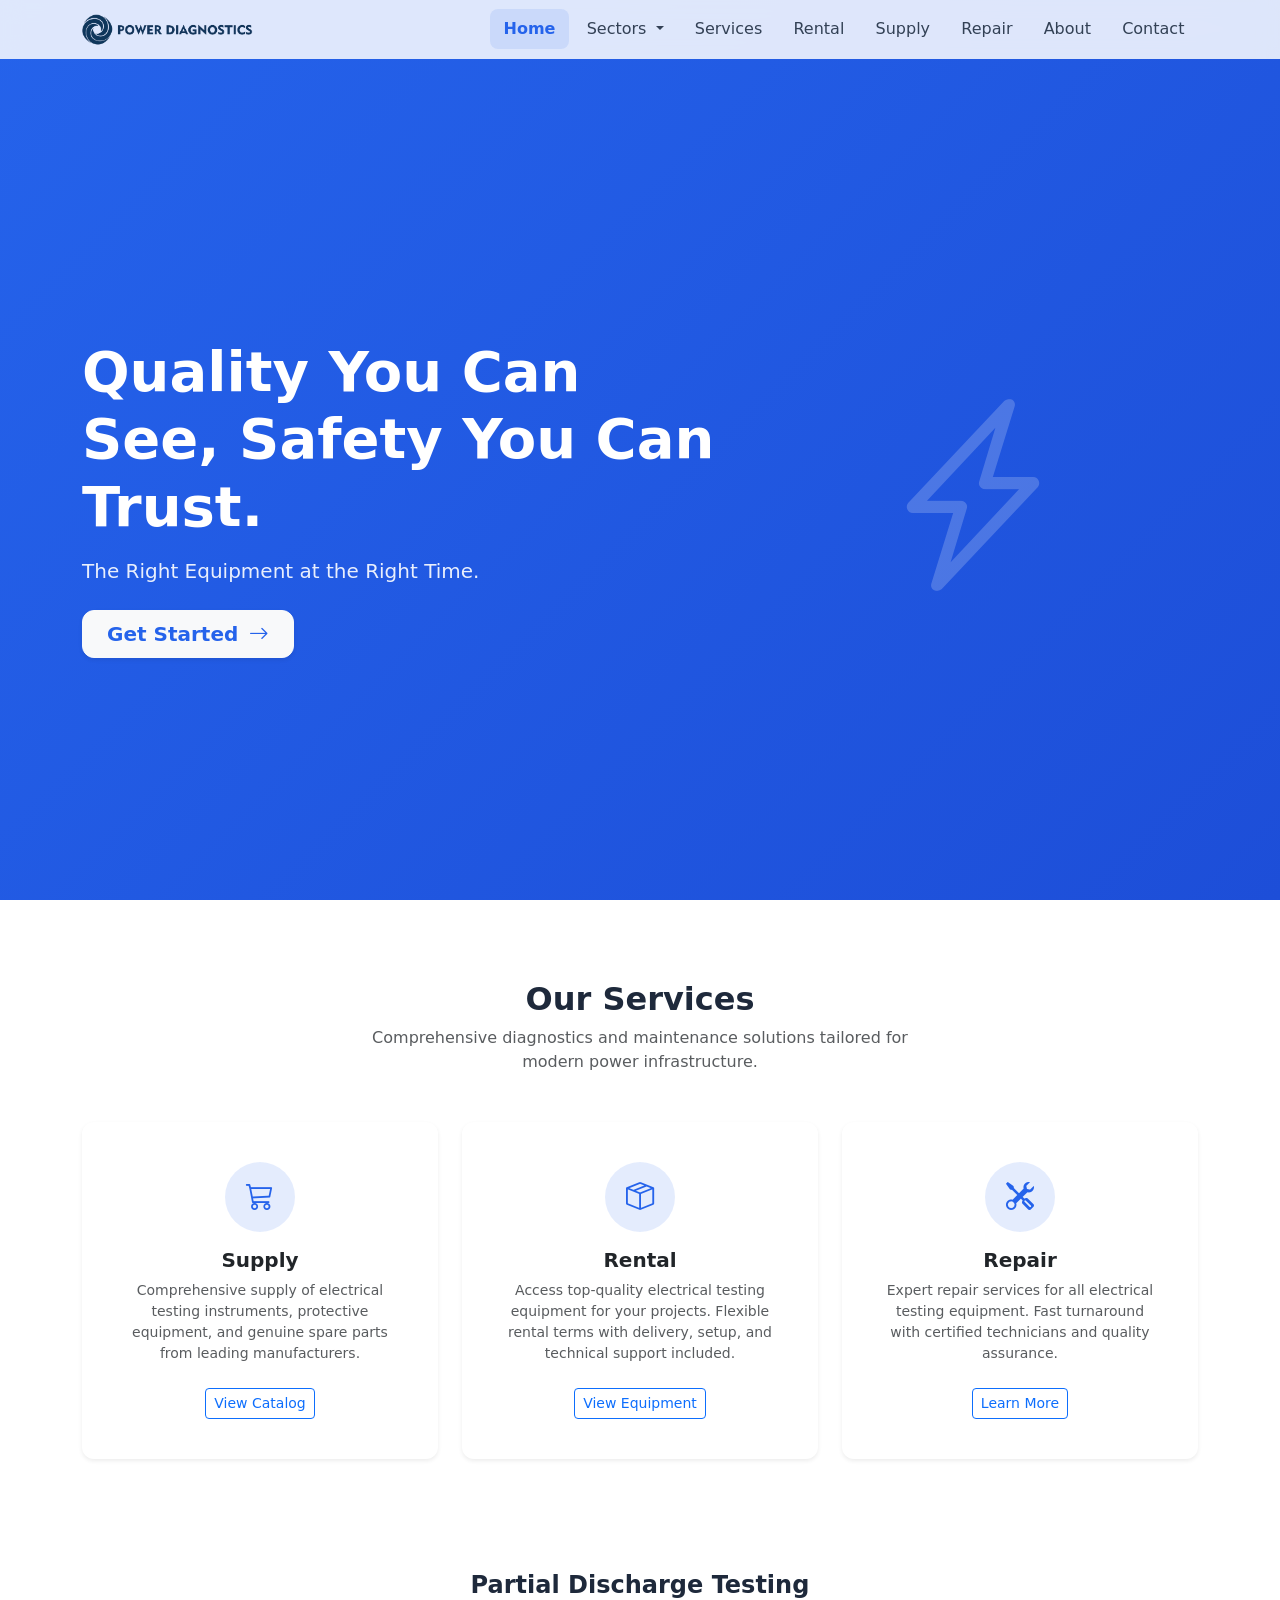
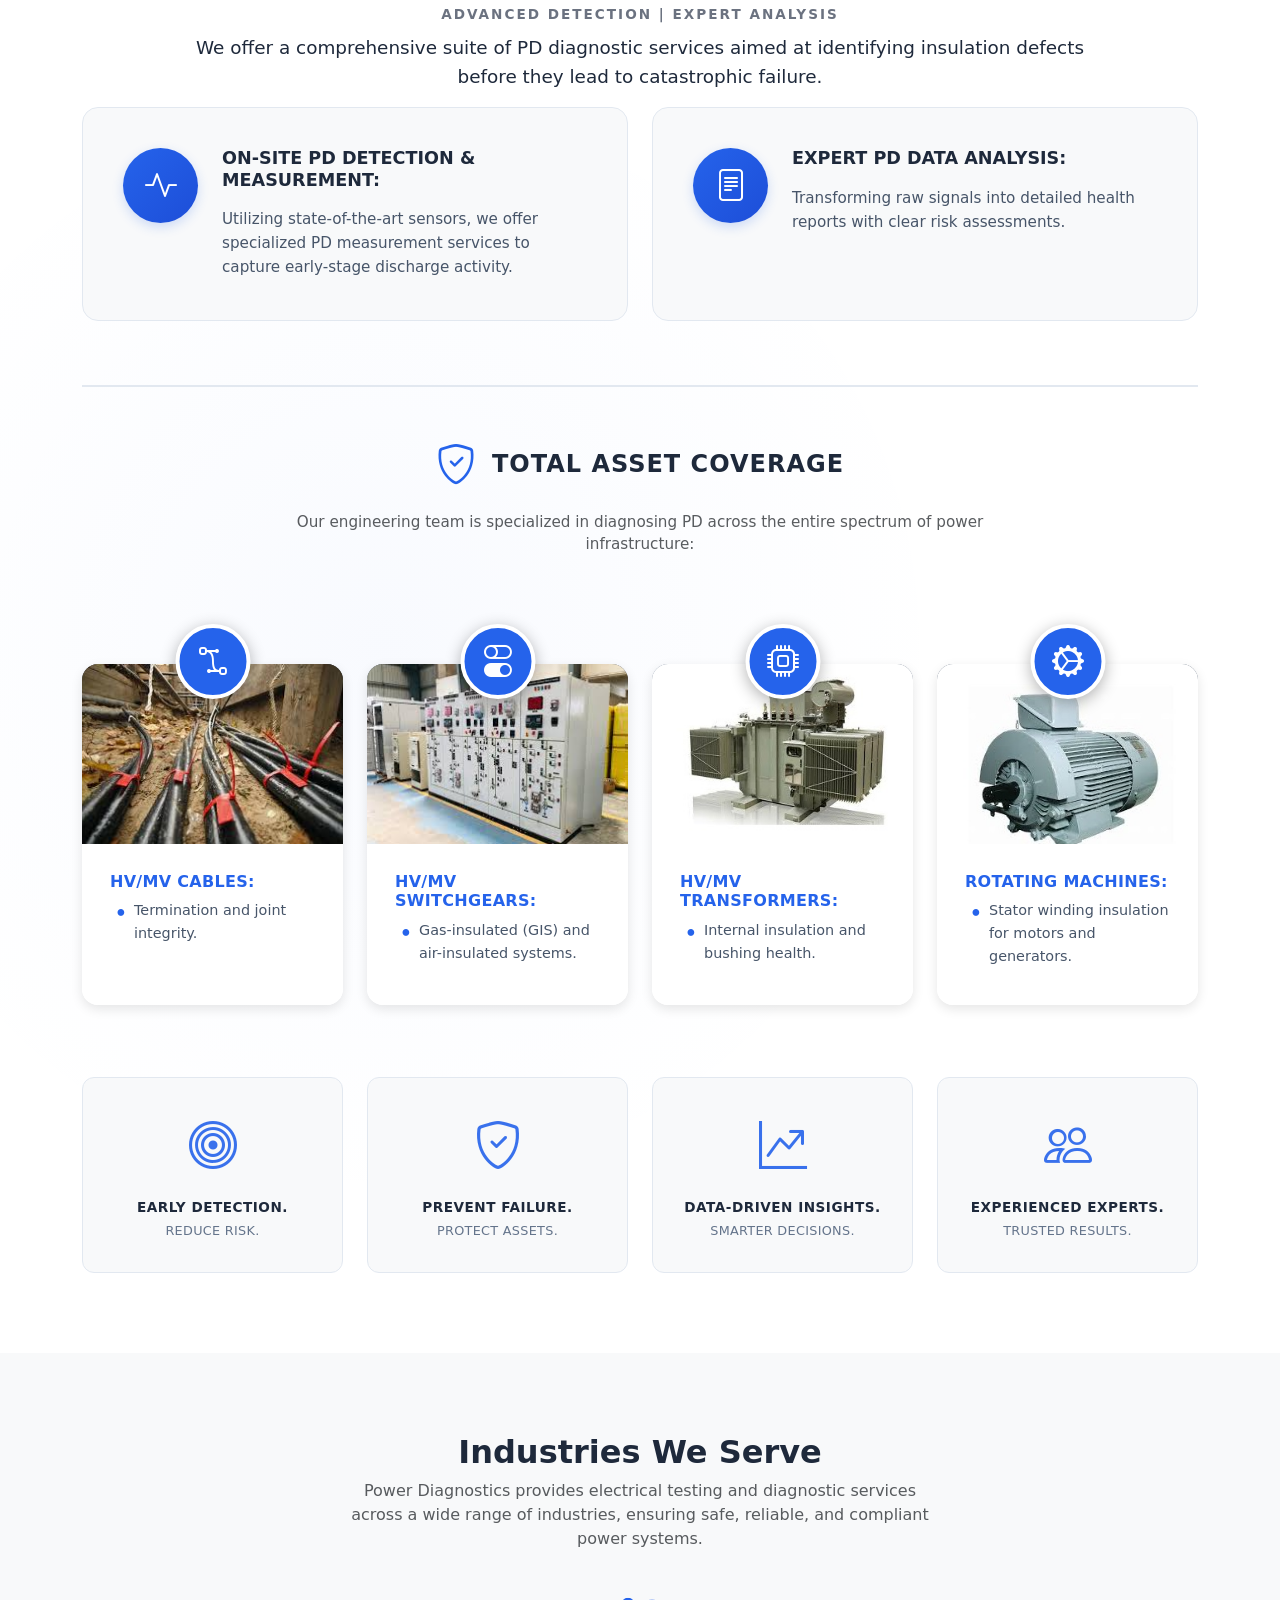
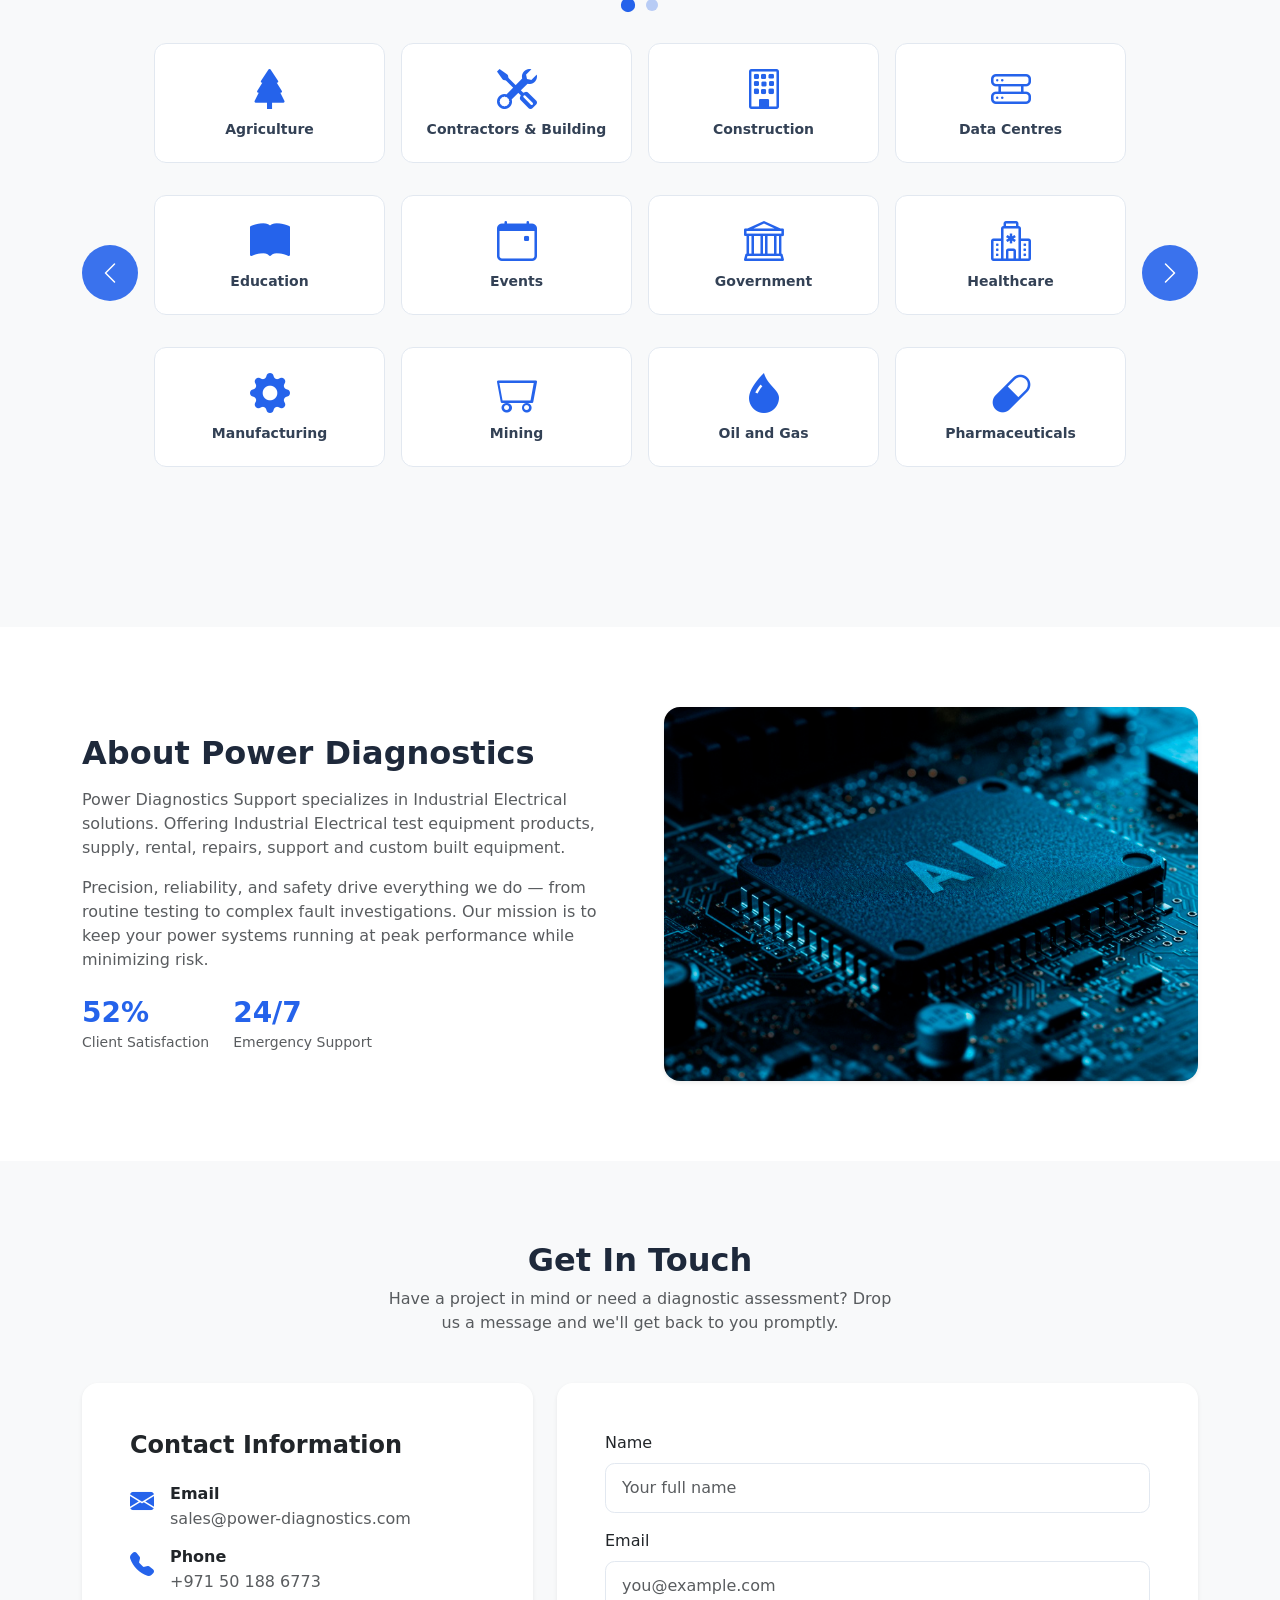
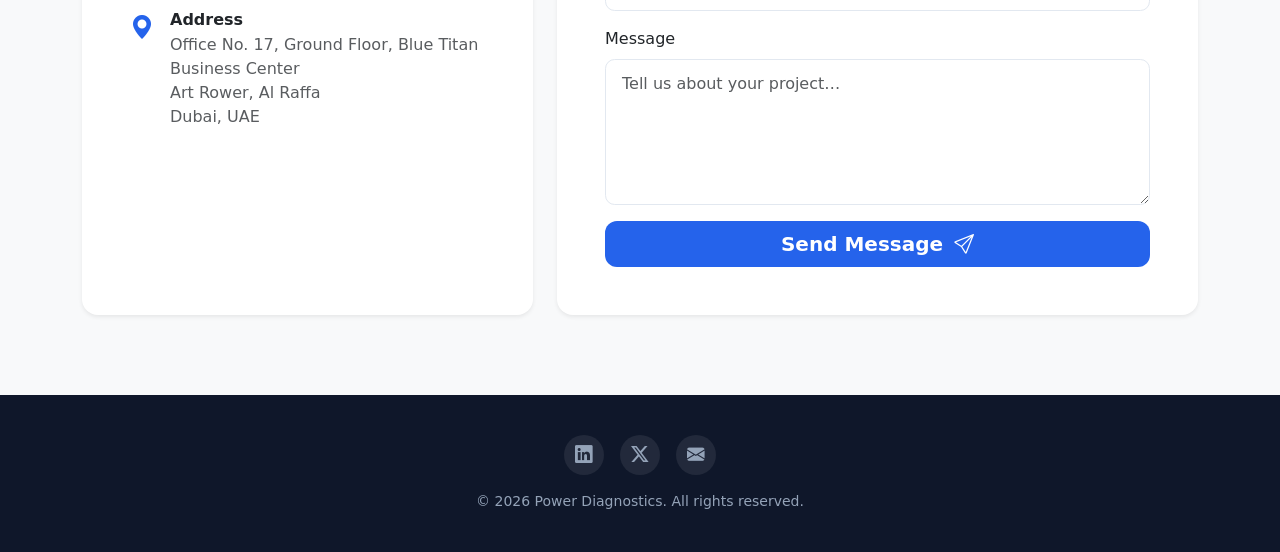
==== commit 443dc979: "Adjust padding and margin for improved layout in PD Diagnostics section" ====
--- a/index.html
+++ b/index.html
@@ -193,9 +193,9 @@
   <section id="pd-diagnostics" class="section-padding pd-diagnostics-section">
     <div class="container">
       <!-- Header -->
-      <div class="text-center mb-4 animate-on-scroll">
+      <div class="text-center mb-3 animate-on-scroll">
         <h5 class="fw-bold mb-1" style="font-size: 1.5rem; color: #1e293b;">Partial Discharge Testing</h2>
-        <p class="text-uppercase fw-semibold mb-3" style="font-size: 0.85rem; letter-spacing: 2px; color: #6b7280;">ADVANCED DETECTION | EXPERT ANALYSIS</p>
+        <p class="text-uppercase fw-semibold mb-2" style="font-size: 0.85rem; letter-spacing: 2px; color: #6b7280;">ADVANCED DETECTION | EXPERT ANALYSIS</p>
         <p class="mx-auto" style="max-width: 900px; font-size: 1.15rem; line-height: 1.6; color: #1e293b; font-weight: 500;">We offer a comprehensive suite of PD diagnostic services aimed at identifying insulation defects before they lead to catastrophic failure.</p>
       </div>
 
--- a/styles.css
+++ b/styles.css
@@ -359,7 +359,7 @@
   background: #ffffff;
   position: relative;
   overflow: visible !important;
-  padding-top: 5rem;
+  padding-top: 2rem;
   padding-bottom: 5rem;
 }
 
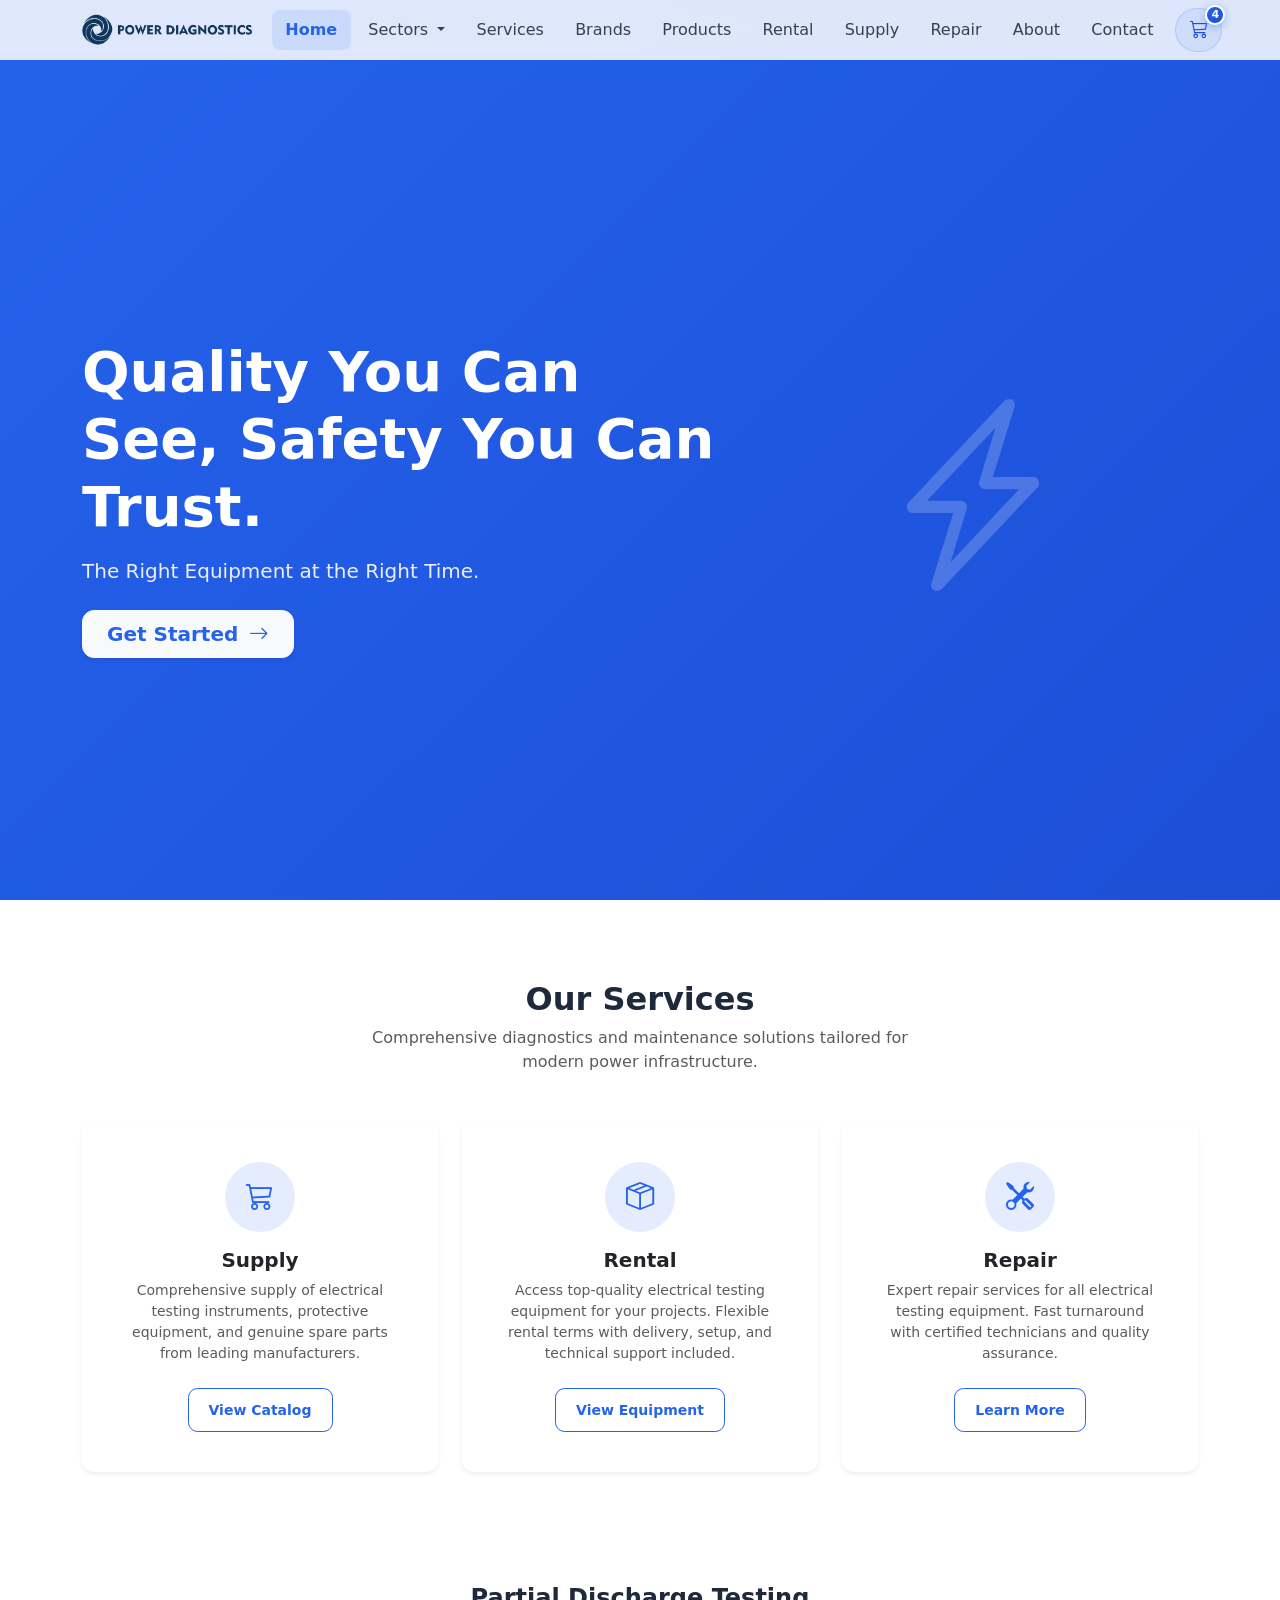
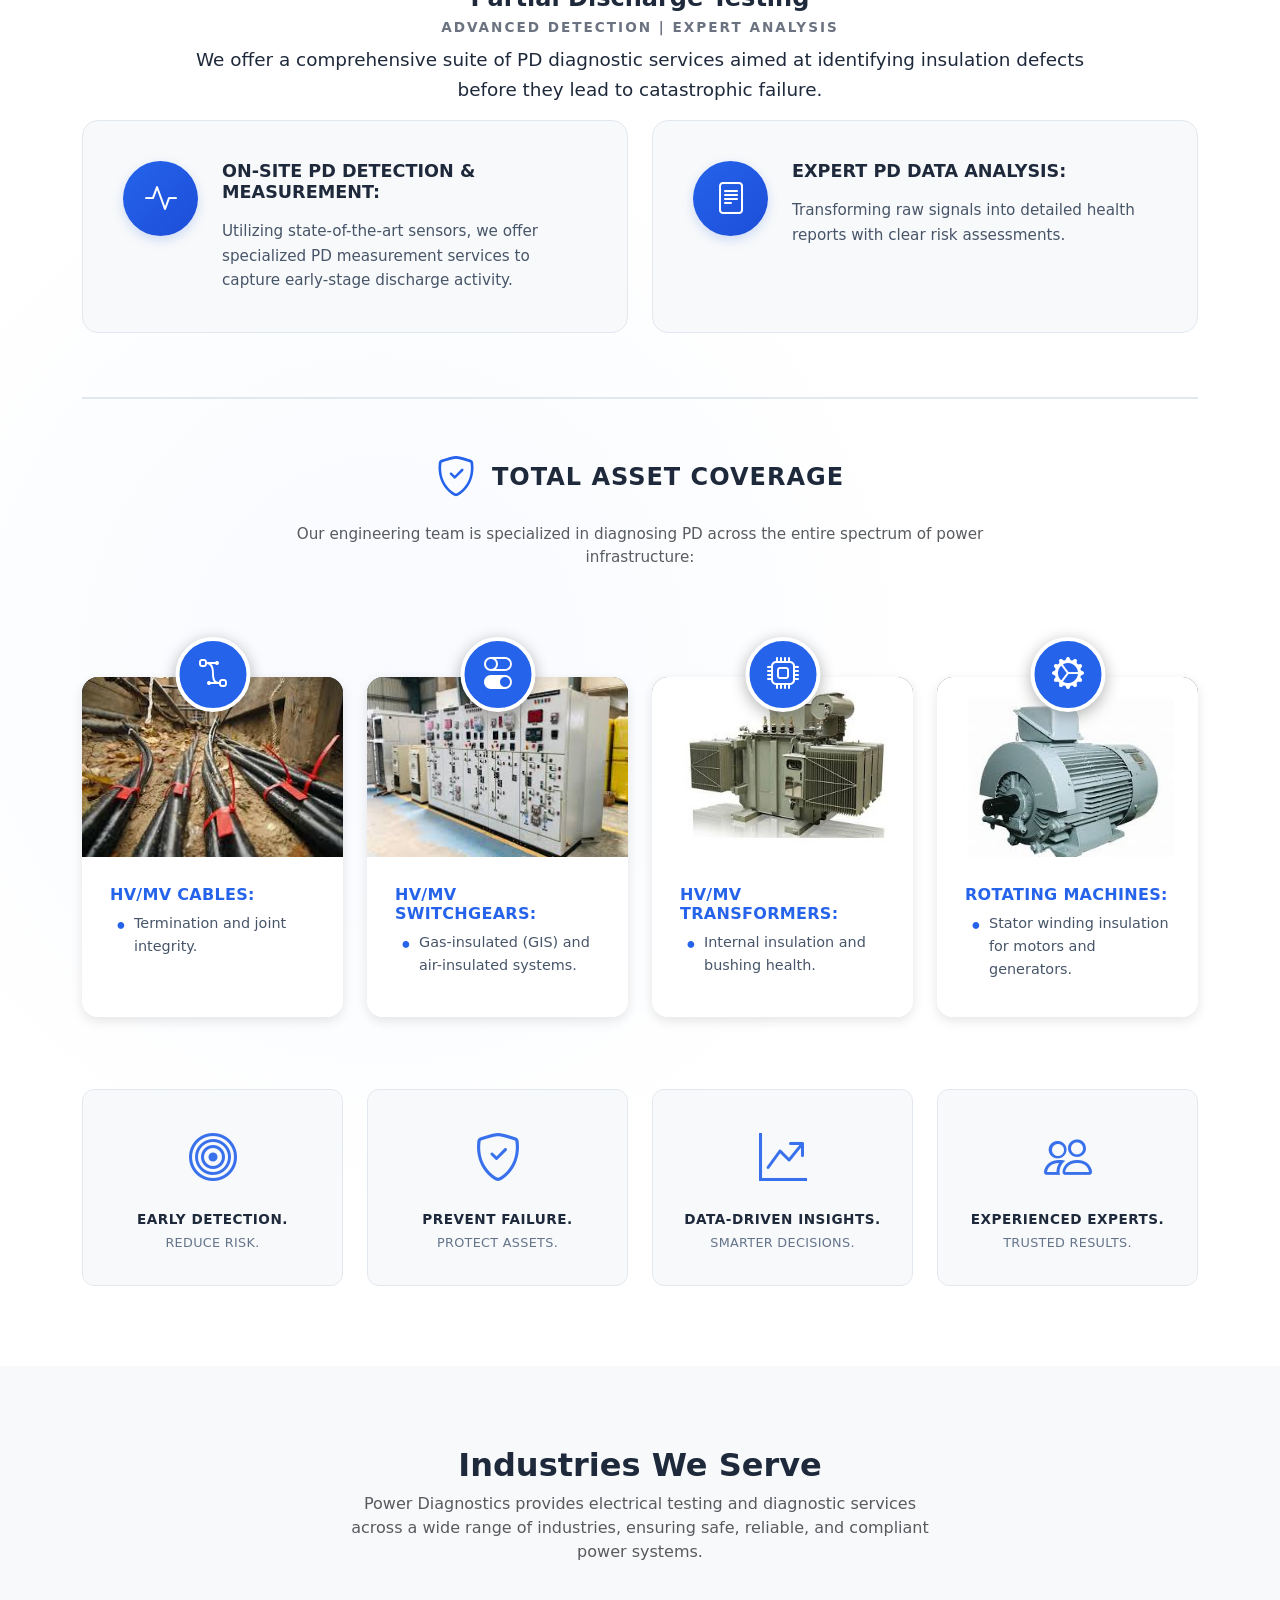
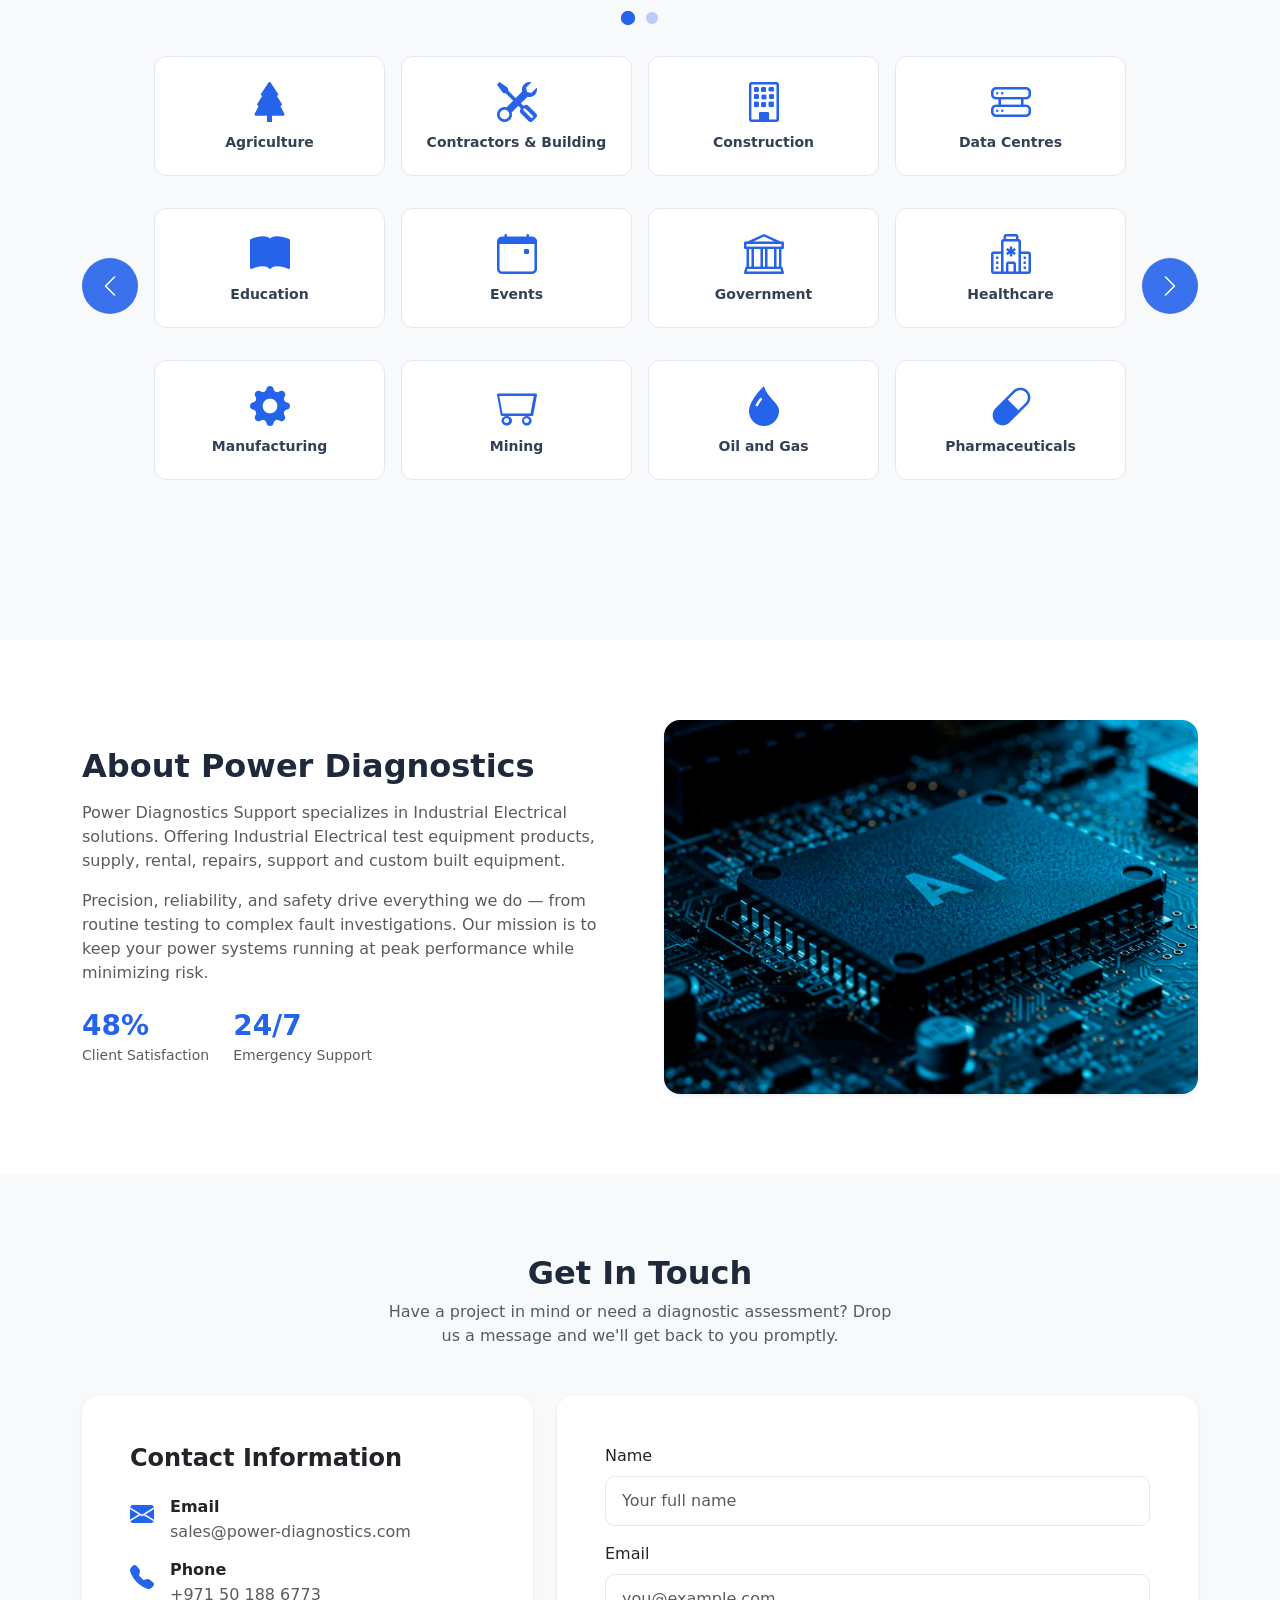
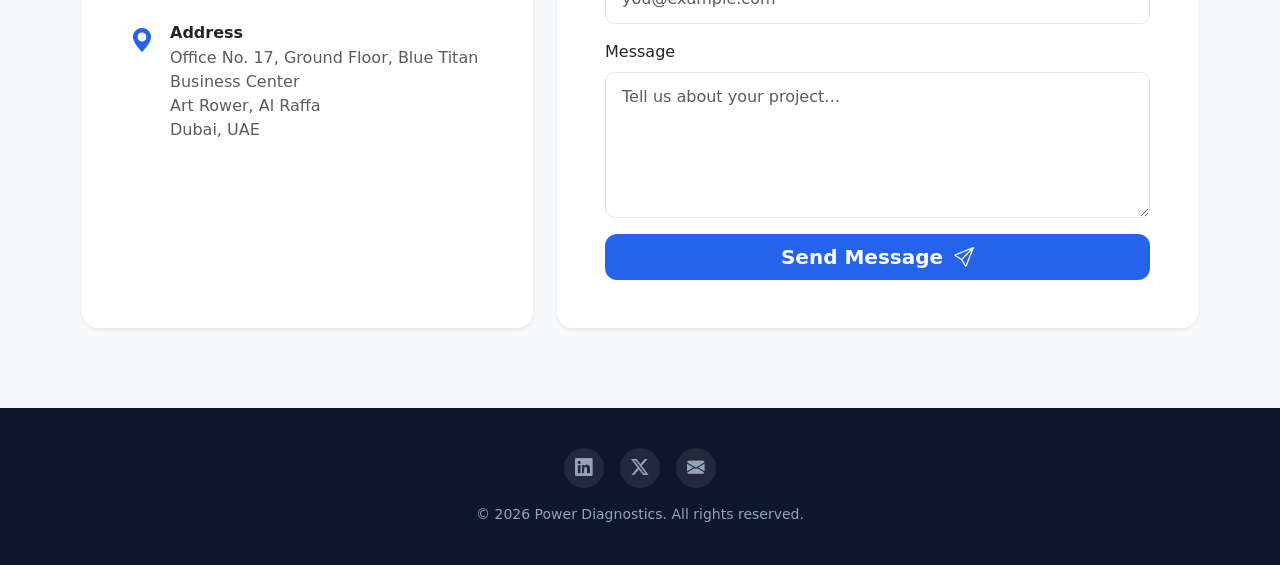
==== commit a3e4dbf5: "Add styles and offcanvas cart drawer to supply page - Introduced new styles for brands and products " ====
--- a/index.html
+++ b/index.html
@@ -48,10 +48,16 @@
       <a class="navbar-brand fw-bold" href="#">
         <img src="images/common/logo.png" alt="Power Diagnostics" height="40">
       </a>
-      <button class="navbar-toggler border-0 shadow-none" type="button" data-bs-toggle="collapse"
-        data-bs-target="#navMenu" aria-controls="navMenu" aria-expanded="false" aria-label="Toggle navigation">
-        <span class="navbar-toggler-icon"></span>
-      </button>
+      <div class="d-flex align-items-center order-lg-last ms-2">
+        <button class="nav-cart-btn" type="button" data-bs-toggle="offcanvas" data-bs-target="#cartOffcanvas" aria-controls="cartOffcanvas" title="Shopping Cart">
+          <i class="bi bi-cart3"></i>
+          <span class="nav-cart-badge">0</span>
+        </button>
+        <button class="navbar-toggler border-0 shadow-none ms-1" type="button" data-bs-toggle="collapse"
+          data-bs-target="#navMenu" aria-controls="navMenu" aria-expanded="false" aria-label="Toggle navigation">
+          <span class="navbar-toggler-icon"></span>
+        </button>
+      </div>
       <div class="collapse navbar-collapse" id="navMenu">
         <ul class="navbar-nav ms-auto gap-lg-1">
           <li class="nav-item"><a class="nav-link" href="#hero">Home</a></li>
@@ -102,6 +108,8 @@
             </div>
           </li>
           <li class="nav-item"><a class="nav-link" href="#services">Services</a></li>
+          <li class="nav-item"><a class="nav-link" href="brands.html">Brands</a></li>
+          <li class="nav-item"><a class="nav-link" href="products.html">Products</a></li>
           <li class="nav-item"><a class="nav-link" href="rental.html">Rental</a></li>
           <li class="nav-item"><a class="nav-link" href="supply.html">Supply</a></li>
           <li class="nav-item"><a class="nav-link" href="repair.html">Repair</a></li>
@@ -636,6 +644,35 @@
     </div>
   </section>
 
+  <!-- ===== Offcanvas Shopping Cart Drawer ===== -->
+  <div class="offcanvas offcanvas-end offcanvas-cart" tabindex="-1" id="cartOffcanvas" aria-labelledby="cartOffcanvasLabel">
+    <div class="offcanvas-header">
+      <h5 class="offcanvas-title" id="cartOffcanvasLabel"><i class="bi bi-cart3"></i> Shopping Cart</h5>
+      <button type="button" class="btn-close text-reset shadow-none" data-bs-dismiss="offcanvas" aria-label="Close"></button>
+    </div>
+    <div class="offcanvas-body p-3 p-md-4 d-flex flex-column">
+      <div id="cartDrawerItemsList" class="flex-grow-1 overflow-auto">
+        <!-- Injected dynamically by script.js -->
+      </div>
+      <div id="cartDrawerEmpty" class="text-center py-5 d-none">
+        <i class="bi bi-cart-x text-muted mb-3" style="font-size: 2.75rem;"></i>
+        <h6 class="fw-bold text-dark">Your cart is empty</h6>
+        <p class="text-muted small mb-3">Browse our test equipment and click Add to Cart.</p>
+        <button type="button" class="btn btn-sm btn-outline-primary rounded-pill px-3" data-bs-dismiss="offcanvas">Continue Browsing</button>
+      </div>
+    </div>
+    <div class="cart-drawer-footer" id="cartDrawerFooter">
+      <div class="d-flex justify-content-between align-items-center mb-3">
+        <span class="text-muted small fw-semibold">Total Selected:</span>
+        <span class="fw-bold text-dark" id="drawerTotalUnits">0 Units</span>
+      </div>
+      <div class="d-grid gap-2">
+        <a href="checkout.html" class="btn btn-accent-gradient">Proceed to Checkout <i class="bi bi-arrow-right ms-1"></i></a>
+        <a href="cart.html" class="btn btn-outline-primary">View Cart Details</a>
+      </div>
+    </div>
+  </div>
+
   <!-- ===== Footer ===== -->
   <footer class="footer-section text-center">
     <div class="container">
--- a/styles.css
+++ b/styles.css
@@ -1240,3 +1240,1668 @@
     padding: 3.5rem 0;
   }
 }
+
+/* ============================================
+   Brands & Products Page Styles
+   ============================================ */
+
+/* --- Category Filter Badges / Pills --- */
+.category-filter-btn {
+  border: 1.5px solid #e2e8f0;
+  background: #ffffff;
+  color: #475569;
+  font-weight: 500;
+  font-size: 0.9rem;
+  padding: 0.5rem 1.1rem;
+  border-radius: 50rem;
+  transition: all 0.25s ease;
+  cursor: pointer;
+  display: inline-flex;
+  align-items: center;
+  gap: 0.35rem;
+  text-decoration: none;
+}
+
+.category-filter-btn:hover {
+  background: rgba(37, 99, 235, 0.08);
+  border-color: var(--accent-light);
+  color: var(--accent);
+  transform: translateY(-2px);
+}
+
+.category-filter-btn.active {
+  background: var(--accent);
+  border-color: var(--accent);
+  color: #ffffff;
+  box-shadow: 0 4px 14px rgba(37, 99, 235, 0.3);
+}
+
+/* --- Search Input Styling --- */
+.search-input-group {
+  position: relative;
+  max-width: 450px;
+  margin: 0 auto;
+}
+
+.search-input-group .form-control {
+  border-radius: 50rem;
+  padding: 0.75rem 1.25rem 0.75rem 2.85rem;
+  border: 1.5px solid #e2e8f0;
+  box-shadow: 0 2px 12px rgba(0, 0, 0, 0.04);
+  font-size: 0.95rem;
+  transition: all 0.25s ease;
+}
+
+.search-input-group .form-control:focus {
+  border-color: var(--accent);
+  box-shadow: 0 0 0 4px rgba(37, 99, 235, 0.15);
+}
+
+.search-input-group .search-icon {
+  position: absolute;
+  left: 1.1rem;
+  top: 50%;
+  transform: translateY(-50%);
+  color: #94a3b8;
+  font-size: 1.1rem;
+  pointer-events: none;
+}
+
+/* --- Brand Card / Tile --- */
+.brand-card-link {
+  text-decoration: none !important;
+  color: inherit !important;
+  display: block;
+  height: 100%;
+}
+
+.brand-card {
+  background: #ffffff;
+  border: 1px solid #e2e8f0;
+  border-radius: 1rem;
+  padding: 1.5rem 1.25rem;
+  height: 100%;
+  display: flex;
+  flex-direction: column;
+  justify-content: space-between;
+  align-items: center;
+  text-align: center;
+  box-shadow: 0 4px 16px rgba(0, 0, 0, 0.04);
+  transition: all 0.3s cubic-bezier(0.16, 1, 0.3, 1);
+  position: relative;
+  overflow: hidden;
+}
+
+.brand-card::before {
+  content: '';
+  position: absolute;
+  top: 0;
+  left: 0;
+  right: 0;
+  height: 3px;
+  background: linear-gradient(90deg, var(--accent), var(--accent-light));
+  opacity: 0;
+  transition: opacity 0.3s ease;
+}
+
+.brand-card:hover {
+  transform: translateY(-6px);
+  border-color: rgba(37, 99, 235, 0.4);
+  box-shadow: 0 16px 32px rgba(37, 99, 235, 0.12);
+}
+
+.brand-card:hover::before {
+  opacity: 1;
+}
+
+.brand-logo-wrap {
+  width: 100%;
+  min-height: 80px;
+  display: flex;
+  align-items: center;
+  justify-content: center;
+  margin-bottom: 1rem;
+  padding: 0.5rem;
+  background: #f8fafc;
+  border-radius: 0.75rem;
+  border: 1px dashed #e2e8f0;
+  transition: background 0.25s ease, border-color 0.25s ease;
+}
+
+.brand-card:hover .brand-logo-wrap {
+  background: rgba(37, 99, 235, 0.04);
+  border-color: rgba(37, 99, 235, 0.25);
+}
+
+.brand-logo-img {
+  max-height: 48px;
+  max-width: 85%;
+  object-fit: contain;
+  transition: transform 0.3s ease;
+}
+
+.brand-card:hover .brand-logo-img {
+  transform: scale(1.06);
+}
+
+.brand-logo-text {
+  font-size: 1.4rem;
+  font-weight: 800;
+  letter-spacing: -0.02em;
+  color: #0f172a;
+  line-height: 1.2;
+  transition: color 0.25s ease;
+}
+
+.brand-logo-text span {
+  color: var(--accent);
+}
+
+.brand-info {
+  width: 100%;
+}
+
+.brand-title {
+  font-size: 1.1rem;
+  font-weight: 700;
+  color: #1e293b;
+  margin-bottom: 0.35rem;
+  transition: color 0.2s ease;
+}
+
+.brand-card:hover .brand-title {
+  color: var(--accent);
+}
+
+.brand-specialty {
+  font-size: 0.8rem;
+  color: #64748b;
+  line-height: 1.4;
+  margin-bottom: 0.75rem;
+  min-height: 2.3rem;
+  display: -webkit-box;
+  -webkit-line-clamp: 2;
+  -webkit-box-orient: vertical;
+  overflow: hidden;
+}
+
+.brand-category-pill {
+  font-size: 0.7rem;
+  font-weight: 600;
+  padding: 0.25rem 0.65rem;
+  border-radius: 50rem;
+  background: #f1f5f9;
+  color: #475569;
+  display: inline-block;
+  margin-bottom: 0.75rem;
+  text-transform: uppercase;
+  letter-spacing: 0.04em;
+}
+
+.brand-action-link {
+  font-size: 0.825rem;
+  font-weight: 600;
+  color: var(--accent);
+  display: inline-flex;
+  align-items: center;
+  gap: 0.35rem;
+  transition: gap 0.2s ease;
+}
+
+.brand-card:hover .brand-action-link {
+  gap: 0.6rem;
+}
+
+.brand-action-link i {
+  transition: transform 0.2s ease;
+}
+
+.brand-card:hover .brand-action-link i {
+  transform: translateX(3px);
+}
+
+/* --- Product Cards & Filtering --- */
+.active-filter-banner {
+  background: rgba(37, 99, 235, 0.08);
+  border: 1px solid rgba(37, 99, 235, 0.2);
+  border-radius: 0.75rem;
+  padding: 0.85rem 1.25rem;
+  margin-bottom: 2rem;
+  display: flex;
+  align-items: center;
+  justify-content: space-between;
+  flex-wrap: wrap;
+  gap: 1rem;
+}
+
+.product-item-card {
+  background: #ffffff;
+  border: 1px solid #e2e8f0;
+  border-radius: 1rem;
+  overflow: hidden;
+  height: 100%;
+  display: flex;
+  flex-direction: column;
+  box-shadow: 0 4px 16px rgba(0, 0, 0, 0.04);
+  transition: all 0.3s ease;
+}
+
+.product-item-card:hover {
+  transform: translateY(-6px);
+  box-shadow: 0 16px 32px rgba(0, 0, 0, 0.08);
+  border-color: rgba(37, 99, 235, 0.3);
+}
+
+.product-item-image {
+  height: 220px;
+  background: #f8fafc;
+  display: flex;
+  align-items: center;
+  justify-content: center;
+  padding: 1.25rem;
+  position: relative;
+  overflow: hidden;
+}
+
+.product-item-image img {
+  max-height: 100%;
+  max-width: 100%;
+  object-fit: contain;
+  transition: transform 0.4s ease;
+}
+
+.product-item-card:hover .product-item-image img {
+  transform: scale(1.05);
+}
+
+.product-badge-brand {
+  position: absolute;
+  top: 0.85rem;
+  left: 0.85rem;
+  background: #ffffff;
+  color: var(--accent-dark);
+  font-weight: 700;
+  font-size: 0.75rem;
+  padding: 0.3rem 0.75rem;
+  border-radius: 50rem;
+  box-shadow: 0 2px 8px rgba(0, 0, 0, 0.08);
+  border: 1px solid #e2e8f0;
+}
+
+.product-badge-type {
+  position: absolute;
+  top: 0.85rem;
+  right: 0.85rem;
+  background: var(--dark-bg);
+  color: #ffffff;
+  font-weight: 600;
+  font-size: 0.7rem;
+  padding: 0.25rem 0.6rem;
+  border-radius: 0.4rem;
+}
+
+.product-item-body {
+  padding: 1.25rem;
+  display: flex;
+  flex-direction: column;
+  flex-grow: 1;
+}
+
+.product-item-title {
+  font-size: 1.05rem;
+  font-weight: 700;
+  color: #1e293b;
+  margin-bottom: 0.5rem;
+  line-height: 1.4;
+}
+
+.product-item-desc {
+  font-size: 0.875rem;
+  color: #64748b;
+  line-height: 1.6;
+  margin-bottom: 1rem;
+  flex-grow: 1;
+}
+
+.product-item-specs {
+  list-style: none;
+  padding: 0;
+  margin: 0 0 1.25rem 0;
+  display: flex;
+  flex-direction: column;
+  gap: 0.35rem;
+}
+
+.product-item-specs li {
+  font-size: 0.8rem;
+  color: #475569;
+  display: flex;
+  align-items: center;
+  gap: 0.45rem;
+}
+
+.product-item-specs li i {
+  color: var(--accent);
+  font-size: 0.9rem;
+}
+
+.product-item-actions {
+  display: flex;
+  gap: 0.5rem;
+}
+
+/* ============================================
+   Shop & E-Commerce / Enquiry Styles (Themed & Modern)
+   ============================================ */
+
+/* --- Navbar Cart Button & Badge --- */
+.nav-cart-btn {
+  background: rgba(37, 99, 235, 0.08);
+  border: 1px solid rgba(37, 99, 235, 0.18);
+  color: var(--accent-dark);
+  font-size: 1.15rem;
+  padding: 0.45rem 0.85rem;
+  border-radius: 50rem;
+  display: flex;
+  align-items: center;
+  justify-content: center;
+  position: relative;
+  transition: all 0.25s cubic-bezier(0.16, 1, 0.3, 1);
+  cursor: pointer;
+}
+
+.nav-cart-btn:hover {
+  color: #ffffff;
+  background: var(--accent);
+  border-color: var(--accent);
+  transform: translateY(-2px);
+  box-shadow: 0 4px 16px rgba(37, 99, 235, 0.3);
+}
+
+.nav-cart-badge {
+  position: absolute;
+  top: -4px;
+  right: -4px;
+  background: linear-gradient(135deg, #2563eb, #1d4ed8);
+  color: #ffffff;
+  font-size: 0.7rem;
+  font-weight: 700;
+  min-width: 20px;
+  height: 20px;
+  border-radius: 50rem;
+  display: flex;
+  align-items: center;
+  justify-content: center;
+  padding: 0 4px;
+  border: 2px solid #ffffff;
+  box-shadow: 0 2px 8px rgba(37, 99, 235, 0.4);
+}
+
+/* --- Shop Sidebar --- */
+.shop-sidebar {
+  background: #ffffff;
+  border: 1px solid #e2e8f0;
+  border-radius: 1rem;
+  padding: 1.5rem;
+  box-shadow: 0 4px 20px rgba(0, 0, 0, 0.03);
+}
+
+.sidebar-heading {
+  font-size: 0.95rem;
+  font-weight: 700;
+  color: #0f172a;
+  padding-bottom: 0.75rem;
+  margin-bottom: 1rem;
+  border-bottom: 2px solid #f1f5f9;
+  display: flex;
+  align-items: center;
+  justify-content: space-between;
+  letter-spacing: 0.02em;
+}
+
+.sidebar-list {
+  list-style: none;
+  padding: 0;
+  margin: 0;
+  max-height: 380px;
+  overflow-y: auto;
+}
+
+.sidebar-list::-webkit-scrollbar {
+  width: 5px;
+}
+
+.sidebar-list::-webkit-scrollbar-thumb {
+  background: #cbd5e1;
+  border-radius: 4px;
+}
+
+.sidebar-item {
+  margin-bottom: 0.35rem;
+}
+
+.sidebar-link {
+  display: flex;
+  align-items: center;
+  justify-content: space-between;
+  padding: 0.5rem 0.75rem;
+  border-radius: 0.6rem;
+  color: #475569;
+  text-decoration: none;
+  font-size: 0.875rem;
+  font-weight: 500;
+  transition: all 0.2s ease;
+  cursor: pointer;
+  border: 1px solid transparent;
+}
+
+.sidebar-link:hover {
+  background: rgba(37, 99, 235, 0.06);
+  color: var(--accent);
+  transform: translateX(3px);
+}
+
+.sidebar-link.active {
+  background: rgba(37, 99, 235, 0.1);
+  color: var(--accent);
+  font-weight: 600;
+  border-color: rgba(37, 99, 235, 0.25);
+  box-shadow: 0 2px 8px rgba(37, 99, 235, 0.08);
+}
+
+.sidebar-brand-name {
+  display: flex;
+  align-items: center;
+  gap: 0.5rem;
+}
+
+.sidebar-brand-dot {
+  width: 8px;
+  height: 8px;
+  border-radius: 50%;
+  background: #cbd5e1;
+  transition: background 0.2s ease;
+}
+
+.sidebar-link.active .sidebar-brand-dot {
+  background: var(--accent);
+  box-shadow: 0 0 6px rgba(37, 99, 235, 0.6);
+}
+
+.sidebar-count-badge {
+  font-size: 0.75rem;
+  font-weight: 600;
+  color: #64748b;
+  background: #f8fafc;
+  padding: 0.15rem 0.55rem;
+  border-radius: 50rem;
+  border: 1px solid #e2e8f0;
+}
+
+.sidebar-link.active .sidebar-count-badge {
+  background: var(--accent);
+  color: #ffffff;
+  border-color: var(--accent);
+}
+
+/* --- Shop Toolbar, Search Box & Active Filters Bar --- */
+.shop-toolbar-card {
+  background: #ffffff;
+  border: 1px solid #e2e8f0;
+  border-radius: 0.85rem;
+  padding: 0.75rem 1.25rem;
+  display: flex;
+  align-items: center;
+  justify-content: space-between;
+  gap: 1rem;
+  box-shadow: 0 2px 10px rgba(0, 0, 0, 0.02);
+  flex-wrap: wrap;
+}
+
+.shop-toolbar-left {
+  display: flex;
+  align-items: center;
+  gap: 0.5rem;
+  white-space: nowrap;
+}
+
+.shop-toolbar-right {
+  display: flex;
+  align-items: center;
+  gap: 0.75rem;
+  flex-wrap: nowrap;
+}
+
+@media (max-width: 767.98px) {
+  .shop-toolbar-card {
+    flex-direction: column;
+    align-items: stretch;
+    gap: 0.75rem;
+  }
+  .shop-toolbar-right {
+    flex-direction: column;
+    width: 100%;
+  }
+  .shop-search-wrapper {
+    max-width: 100% !important;
+    width: 100%;
+  }
+  .shop-sort-group {
+    width: 100%;
+    justify-content: space-between;
+  }
+  .shop-sort-select {
+    width: 100% !important;
+  }
+}
+
+.shop-search-wrapper {
+  position: relative;
+  display: flex;
+  align-items: center;
+  width: 240px;
+}
+
+.shop-search-icon {
+  position: absolute;
+  left: 0.85rem;
+  top: 50%;
+  transform: translateY(-50%);
+  color: #94a3b8;
+  font-size: 0.9rem;
+  pointer-events: none;
+  transition: color 0.2s ease;
+}
+
+.shop-search-wrapper:focus-within .shop-search-icon {
+  color: var(--accent);
+}
+
+.shop-search-input {
+  width: 100%;
+  height: 38px;
+  padding: 0.4rem 2rem 0.4rem 2.25rem;
+  border-radius: 0.5rem;
+  border: 1.5px solid #e2e8f0;
+  font-size: 0.875rem;
+  background: #f8fafc;
+  color: #1e293b;
+  outline: none;
+  transition: all 0.2s ease;
+}
+
+.shop-search-input:focus {
+  background: #ffffff;
+  border-color: var(--accent);
+  box-shadow: 0 0 0 3px rgba(37, 99, 235, 0.12);
+}
+
+.shop-search-input::placeholder {
+  color: #94a3b8;
+  font-size: 0.825rem;
+}
+
+.shop-search-clear {
+  position: absolute;
+  right: 0.55rem;
+  top: 50%;
+  transform: translateY(-50%);
+  background: #e2e8f0;
+  border: none;
+  width: 18px;
+  height: 18px;
+  border-radius: 50%;
+  display: flex;
+  align-items: center;
+  justify-content: center;
+  font-size: 0.65rem;
+  color: #64748b;
+  cursor: pointer;
+  padding: 0;
+  transition: all 0.2s ease;
+}
+
+.shop-search-clear:hover {
+  background: #cbd5e1;
+  color: #0f172a;
+}
+
+.shop-sort-group {
+  display: flex;
+  align-items: center;
+  gap: 0.5rem;
+  white-space: nowrap;
+}
+
+.shop-sort-select {
+  height: 38px;
+  border-radius: 0.5rem;
+  border: 1.5px solid #e2e8f0;
+  padding: 0.4rem 1.85rem 0.4rem 0.75rem;
+  font-size: 0.85rem;
+  font-weight: 500;
+  color: #334155;
+  background-color: #f8fafc;
+  cursor: pointer;
+  outline: none;
+  transition: all 0.2s ease;
+}
+
+.shop-sort-select:focus {
+  border-color: var(--accent);
+  box-shadow: 0 0 0 3px rgba(37, 99, 235, 0.12);
+  background-color: #ffffff;
+}
+
+/* Active Filters Row */
+.active-filters-bar {
+  display: flex;
+  align-items: center;
+  flex-wrap: wrap;
+  gap: 0.75rem;
+  padding: 0.25rem 0.25rem 1.25rem;
+}
+
+.filter-tag-clear {
+  display: inline-flex;
+  align-items: center;
+  gap: 0.35rem;
+  font-size: 0.875rem;
+  font-weight: 600;
+  color: #475569;
+  text-decoration: none !important;
+  padding: 0.3rem 0.65rem;
+  border-radius: 0.45rem;
+  transition: all 0.2s ease;
+}
+
+.filter-tag-clear:hover {
+  color: #ef4444;
+  background: rgba(239, 68, 68, 0.08);
+}
+
+.filter-tag-clear i {
+  font-size: 0.8rem;
+  font-weight: bold;
+}
+
+.filter-divider {
+  color: #cbd5e1;
+  font-weight: 300;
+  user-select: none;
+}
+
+.filter-tag-item {
+  display: inline-flex;
+  align-items: center;
+  gap: 0.45rem;
+  font-size: 0.85rem;
+  font-weight: 600;
+  color: #1e293b;
+  background: #ffffff;
+  border: 1.5px solid #e2e8f0;
+  padding: 0.32rem 0.8rem;
+  border-radius: 50rem;
+  text-decoration: none !important;
+  transition: all 0.2s cubic-bezier(0.16, 1, 0.3, 1);
+  box-shadow: 0 1px 4px rgba(0, 0, 0, 0.03);
+  cursor: pointer;
+}
+
+.filter-tag-item i {
+  font-size: 0.75rem;
+  color: #64748b;
+  transition: all 0.2s ease;
+}
+
+.filter-tag-item:hover {
+  border-color: rgba(239, 68, 68, 0.4);
+  background: #fef2f2;
+  color: #ef4444;
+  transform: translateY(-1px);
+  box-shadow: 0 2px 8px rgba(239, 68, 68, 0.12);
+}
+
+.filter-tag-item:hover i {
+  color: #ef4444;
+  transform: rotate(90deg);
+}
+
+/* --- Shop Product Cards --- */
+.shop-card {
+  background: #ffffff;
+  border: 1px solid #e2e8f0;
+  border-radius: 1rem;
+  overflow: hidden;
+  height: 100%;
+  display: flex;
+  flex-direction: column;
+  transition: all 0.3s cubic-bezier(0.16, 1, 0.3, 1);
+  position: relative;
+  box-shadow: 0 4px 16px rgba(0, 0, 0, 0.03);
+  cursor: pointer;
+}
+
+.shop-card:hover {
+  transform: translateY(-6px);
+  box-shadow: 0 16px 36px rgba(37, 99, 235, 0.1);
+  border-color: rgba(37, 99, 235, 0.35);
+}
+
+.shop-card-img-wrap {
+  height: 195px;
+  background: #f8fafc;
+  display: flex;
+  align-items: center;
+  justify-content: center;
+  padding: 1.25rem;
+  position: relative;
+  border-bottom: 1px solid #f1f5f9;
+}
+
+.shop-card-img-wrap img {
+  max-height: 100%;
+  max-width: 100%;
+  object-fit: contain;
+  transition: transform 0.35s ease;
+}
+
+.shop-card:hover .shop-card-img-wrap img {
+  transform: scale(1.08);
+}
+
+.shop-card-body {
+  padding: 1.15rem 1.25rem 1.25rem;
+  display: flex;
+  flex-direction: column;
+  flex-grow: 1;
+}
+
+.shop-card-title {
+  font-size: 0.95rem;
+  font-weight: 700;
+  color: #0f172a;
+  margin-bottom: 0.35rem;
+  line-height: 1.4;
+  min-height: 2.7rem;
+  display: -webkit-box;
+  -webkit-line-clamp: 2;
+  -webkit-box-orient: vertical;
+  overflow: hidden;
+}
+
+.shop-card-category {
+  font-size: 0.75rem;
+  color: #64748b;
+  margin-bottom: 0.25rem;
+  white-space: nowrap;
+  overflow: hidden;
+  text-overflow: ellipsis;
+}
+
+.shop-card-brand {
+  font-size: 0.8rem;
+  font-weight: 700;
+  color: var(--accent);
+  margin-bottom: 0.85rem;
+  text-transform: uppercase;
+  letter-spacing: 0.04em;
+}
+
+.btn-add-to-cart {
+  background: #ffffff;
+  color: var(--accent);
+  border: 1.5px solid var(--accent);
+  border-radius: 0.6rem;
+  font-size: 0.85rem;
+  font-weight: 600;
+  padding: 0.5rem 0.85rem;
+  width: 100%;
+  transition: all 0.25s ease;
+  display: inline-flex;
+  align-items: center;
+  justify-content: center;
+  gap: 0.4rem;
+  margin-top: auto;
+}
+
+.btn-add-to-cart:hover,
+.btn-add-to-cart:focus {
+  background: var(--accent);
+  color: #ffffff;
+  box-shadow: 0 4px 14px rgba(37, 99, 235, 0.3);
+  transform: translateY(-1px);
+}
+
+.btn-add-to-cart.added {
+  background: #10b981 !important;
+  border-color: #10b981 !important;
+  color: #ffffff !important;
+}
+
+/* --- Slide-in Offcanvas Cart Drawer (High-Tech Themed & Modern) --- */
+.offcanvas-cart {
+  width: 420px !important;
+  max-width: 92vw !important;
+  border-left: 1px solid #e2e8f0;
+  box-shadow: -12px 0 40px rgba(15, 23, 42, 0.12);
+  background: #f8fafc;
+}
+
+.offcanvas-cart .offcanvas-header {
+  background: #ffffff;
+  color: #0f172a;
+  padding: 1.25rem 1.5rem;
+  border-bottom: 1px solid #e2e8f0;
+}
+
+.offcanvas-cart .offcanvas-title {
+  font-weight: 700;
+  font-size: 1.15rem;
+  color: #0f172a;
+  display: flex;
+  align-items: center;
+  gap: 0.6rem;
+  letter-spacing: -0.01em;
+}
+
+.offcanvas-cart .offcanvas-title i {
+  color: var(--accent);
+  font-size: 1.25rem;
+}
+
+.offcanvas-cart .btn-close {
+  filter: none;
+  opacity: 0.6;
+  transition: opacity 0.2s ease, transform 0.2s ease;
+}
+
+.offcanvas-cart .btn-close:hover {
+  opacity: 1;
+  transform: scale(1.1);
+}
+
+.cart-drawer-item {
+  display: flex;
+  align-items: center;
+  gap: 0.85rem;
+  padding: 0.9rem 1rem;
+  background: #ffffff;
+  border: 1px solid #e2e8f0;
+  border-radius: 0.85rem;
+  margin-bottom: 0.75rem;
+  transition: all 0.2s cubic-bezier(0.16, 1, 0.3, 1);
+  position: relative;
+  box-shadow: 0 2px 8px rgba(15, 23, 42, 0.03);
+}
+
+.cart-drawer-item:hover {
+  border-color: rgba(37, 99, 235, 0.4);
+  box-shadow: 0 6px 16px rgba(37, 99, 235, 0.08);
+  transform: translateY(-2px);
+}
+
+.cart-drawer-img {
+  width: 62px;
+  height: 62px;
+  border-radius: 0.6rem;
+  background: #f8fafc;
+  border: 1px solid #e2e8f0;
+  display: flex;
+  align-items: center;
+  justify-content: center;
+  padding: 0.4rem;
+  flex-shrink: 0;
+}
+
+.cart-drawer-img img {
+  max-width: 100%;
+  max-height: 100%;
+  object-fit: contain;
+}
+
+.cart-drawer-details {
+  flex-grow: 1;
+  min-width: 0;
+}
+
+.cart-drawer-title {
+  font-size: 0.875rem;
+  font-weight: 700;
+  color: #0f172a;
+  margin-bottom: 0.25rem;
+  line-height: 1.35;
+  display: -webkit-box;
+  -webkit-line-clamp: 2;
+  -webkit-box-orient: vertical;
+  overflow: hidden;
+}
+
+.cart-drawer-meta {
+  display: flex;
+  align-items: center;
+  gap: 0.4rem;
+}
+
+.cart-drawer-qty {
+  font-size: 0.75rem;
+  color: var(--accent-dark);
+  font-weight: 600;
+  background: rgba(37, 99, 235, 0.08);
+  padding: 0.2rem 0.6rem;
+  border-radius: 50rem;
+  border: 1px solid rgba(37, 99, 235, 0.15);
+  display: inline-block;
+}
+
+.cart-drawer-remove {
+  background: #f1f5f9;
+  border: none;
+  color: #64748b;
+  font-size: 1rem;
+  cursor: pointer;
+  width: 32px;
+  height: 32px;
+  border-radius: 50%;
+  display: flex;
+  align-items: center;
+  justify-content: center;
+  flex-shrink: 0;
+  transition: all 0.2s ease;
+}
+
+.cart-drawer-remove:hover {
+  color: #ef4444;
+  background: #fee2e2;
+  transform: scale(1.1);
+}
+
+.cart-drawer-footer {
+  padding: 1.25rem 1.5rem;
+  border-top: 1px solid #e2e8f0;
+  background: #ffffff;
+  box-shadow: 0 -4px 20px rgba(0, 0, 0, 0.04);
+}
+
+/* --- Gradient & Modern Accent Buttons --- */
+.btn-accent-gradient {
+  background: linear-gradient(135deg, #2563eb 0%, #1d4ed8 100%) !important;
+  border: 1px solid #1d4ed8 !important;
+  color: #ffffff !important;
+  font-weight: 600 !important;
+  border-radius: 0.6rem !important;
+  padding: 0.65rem 1.25rem !important;
+  transition: all 0.25s cubic-bezier(0.16, 1, 0.3, 1) !important;
+  display: inline-flex !important;
+  align-items: center !important;
+  justify-content: center !important;
+  gap: 0.45rem !important;
+  text-decoration: none !important;
+  box-shadow: 0 4px 14px rgba(37, 99, 235, 0.25) !important;
+}
+
+.btn-accent-gradient:hover,
+.btn-accent-gradient:focus {
+  background: linear-gradient(135deg, #1d4ed8 0%, #1e40af 100%) !important;
+  color: #ffffff !important;
+  transform: translateY(-2px) !important;
+  box-shadow: 0 8px 22px rgba(37, 99, 235, 0.4) !important;
+}
+
+.btn-whatsapp {
+  background: linear-gradient(135deg, #25d366 0%, #128c7e 100%) !important;
+  border: 1px solid #128c7e !important;
+  color: #ffffff !important;
+  font-weight: 600 !important;
+  border-radius: 0.6rem !important;
+  padding: 0.65rem 1.25rem !important;
+  transition: all 0.25s cubic-bezier(0.16, 1, 0.3, 1) !important;
+  display: inline-flex !important;
+  align-items: center !important;
+  justify-content: center !important;
+  gap: 0.45rem !important;
+  text-decoration: none !important;
+  box-shadow: 0 4px 14px rgba(37, 211, 102, 0.3) !important;
+}
+
+.btn-whatsapp:hover,
+.btn-whatsapp:focus {
+  background: linear-gradient(135deg, #20ba5a 0%, #0d6e62 100%) !important;
+  color: #ffffff !important;
+  transform: translateY(-2px) !important;
+  box-shadow: 0 8px 22px rgba(37, 211, 102, 0.45) !important;
+}
+
+.btn-checkout-green {
+  background: linear-gradient(135deg, #2563eb 0%, #1d4ed8 100%) !important;
+  border: 1px solid #1d4ed8 !important;
+  color: #ffffff !important;
+  font-weight: 600 !important;
+  border-radius: 0.6rem !important;
+  padding: 0.65rem 1.25rem !important;
+  transition: all 0.25s ease !important;
+  display: inline-flex !important;
+  align-items: center !important;
+  justify-content: center !important;
+  gap: 0.45rem !important;
+  text-decoration: none !important;
+  box-shadow: 0 4px 14px rgba(37, 99, 235, 0.25) !important;
+}
+
+.btn-outline-primary {
+  border-color: var(--accent) !important;
+  color: var(--accent) !important;
+  font-weight: 600 !important;
+  border-radius: 0.6rem !important;
+  padding: 0.65rem 1.25rem !important;
+  transition: all 0.25s ease !important;
+  display: inline-flex !important;
+  align-items: center !important;
+  justify-content: center !important;
+  gap: 0.45rem !important;
+  text-decoration: none !important;
+}
+
+.btn-outline-primary:hover,
+.btn-outline-primary:focus,
+.btn-outline-primary:active {
+  background-color: var(--accent) !important;
+  border-color: var(--accent) !important;
+  color: #ffffff !important;
+  box-shadow: 0 4px 14px rgba(37, 99, 235, 0.25) !important;
+  transform: translateY(-1px) !important;
+}
+
+
+/* --- View Cart Page Styles (Stylish & Themed) --- */
+.cart-progress-bar {
+  display: flex;
+  align-items: center;
+  justify-content: center;
+  gap: 1rem;
+  margin-bottom: 2.5rem;
+}
+
+.cart-progress-step {
+  display: flex;
+  align-items: center;
+  gap: 0.5rem;
+  font-size: 0.9rem;
+  font-weight: 600;
+  color: #94a3b8;
+}
+
+.cart-progress-step.active {
+  color: var(--accent);
+}
+
+.cart-step-circle {
+  width: 28px;
+  height: 28px;
+  border-radius: 50%;
+  background: #e2e8f0;
+  color: #64748b;
+  display: flex;
+  align-items: center;
+  justify-content: center;
+  font-size: 0.8rem;
+  font-weight: 700;
+}
+
+.cart-progress-step.active .cart-step-circle {
+  background: linear-gradient(135deg, var(--accent), var(--accent-dark));
+  color: #ffffff;
+  box-shadow: 0 2px 10px rgba(37, 99, 235, 0.4);
+}
+
+.cart-table-card {
+  background: #ffffff;
+  border: 1px solid #e2e8f0;
+  border-radius: 1.25rem;
+  overflow: hidden;
+  box-shadow: 0 4px 20px rgba(0, 0, 0, 0.04);
+}
+
+.cart-table {
+  width: 100%;
+  border-collapse: separate;
+  border-spacing: 0;
+}
+
+.cart-table th {
+  background: #f8fafc;
+  padding: 1.1rem 1.5rem;
+  font-weight: 700;
+  font-size: 0.825rem;
+  color: #475569;
+  text-transform: uppercase;
+  letter-spacing: 0.06em;
+  border-bottom: 1px solid #e2e8f0;
+}
+
+.cart-table td {
+  padding: 1.25rem 1.5rem;
+  border-bottom: 1px solid #f1f5f9;
+  vertical-align: middle;
+}
+
+.cart-table tr:last-child td {
+  border-bottom: none;
+}
+
+.qty-stepper {
+  display: inline-flex;
+  align-items: center;
+  border: 1.5px solid #e2e8f0;
+  border-radius: 50rem;
+  overflow: hidden;
+  background: #f8fafc;
+  padding: 2px;
+}
+
+.qty-btn {
+  background: #ffffff;
+  border: none;
+  width: 30px;
+  height: 30px;
+  border-radius: 50%;
+  display: flex;
+  align-items: center;
+  justify-content: center;
+  font-size: 0.95rem;
+  color: #334155;
+  cursor: pointer;
+  transition: all 0.2s ease;
+  box-shadow: 0 1px 4px rgba(0, 0, 0, 0.05);
+}
+
+.qty-btn:hover {
+  background: var(--accent);
+  color: #ffffff;
+  transform: scale(1.05);
+}
+
+.qty-display {
+  width: 36px;
+  text-align: center;
+  font-size: 0.9rem;
+  font-weight: 700;
+  color: #0f172a;
+  border: none;
+  background: transparent;
+  pointer-events: none;
+}
+
+/* --- Cart Summary Sidebar Card --- */
+.cart-summary-card {
+  background: #ffffff;
+  border: 1px solid #e2e8f0;
+  border-radius: 1.25rem;
+  padding: 1.75rem;
+  box-shadow: 0 4px 24px rgba(0, 0, 0, 0.04);
+  position: sticky;
+  top: 90px;
+}
+
+.cart-summary-title {
+  font-size: 1.15rem;
+  font-weight: 700;
+  color: #0f172a;
+  padding-bottom: 1rem;
+  margin-bottom: 1.25rem;
+  border-bottom: 1px solid #f1f5f9;
+}
+
+.cart-summary-row {
+  display: flex;
+  align-items: center;
+  justify-content: space-between;
+  margin-bottom: 0.85rem;
+  font-size: 0.9rem;
+  color: #475569;
+}
+
+.cart-summary-row strong {
+  color: #0f172a;
+}
+
+.cart-summary-badge {
+  background: rgba(37, 99, 235, 0.08);
+  border: 1px dashed rgba(37, 99, 235, 0.3);
+  border-radius: 0.75rem;
+  padding: 0.85rem;
+  margin: 1.25rem 0;
+  font-size: 0.8rem;
+  color: #1e3a8a;
+  line-height: 1.4;
+}
+
+/* --- Trust / Info Cards on Cart Page --- */
+.trust-info-card {
+  background: #ffffff;
+  border: 1px solid #e2e8f0;
+  border-radius: 1rem;
+  padding: 1.35rem;
+  display: flex;
+  align-items: flex-start;
+  gap: 1rem;
+  height: 100%;
+  transition: all 0.3s ease;
+  box-shadow: 0 2px 12px rgba(0, 0, 0, 0.02);
+}
+
+.trust-info-card:hover {
+  transform: translateY(-3px);
+  border-color: rgba(37, 99, 235, 0.3);
+  box-shadow: 0 10px 25px rgba(37, 99, 235, 0.07);
+}
+
+.trust-info-icon {
+  width: 44px;
+  height: 44px;
+  border-radius: 50%;
+  background: rgba(37, 99, 235, 0.08);
+  color: var(--accent);
+  display: flex;
+  align-items: center;
+  justify-content: center;
+  font-size: 1.35rem;
+  flex-shrink: 0;
+  transition: all 0.3s ease;
+}
+
+.trust-info-card:hover .trust-info-icon {
+  background: var(--accent);
+  color: #ffffff;
+  transform: scale(1.05);
+}
+
+.trust-info-title {
+  font-size: 0.95rem;
+  font-weight: 700;
+  color: #0f172a;
+  margin-bottom: 0.25rem;
+}
+
+.trust-info-text {
+  font-size: 0.825rem;
+  color: #64748b;
+  margin-bottom: 0;
+  line-height: 1.45;
+}
+
+/* --- Checkout / Enquiry Form Styles (Themed & Modern) --- */
+.checkout-box {
+  background: #ffffff;
+  border: 1px solid #e2e8f0;
+  border-radius: 1.25rem;
+  padding: 2rem;
+  margin-bottom: 2rem;
+  box-shadow: 0 4px 20px rgba(0, 0, 0, 0.03);
+}
+
+.checkout-step-header {
+  display: flex;
+  align-items: center;
+  gap: 0.85rem;
+  margin-bottom: 1.5rem;
+  padding-bottom: 1rem;
+  border-bottom: 1px solid #f1f5f9;
+}
+
+.checkout-step-num {
+  width: 34px;
+  height: 34px;
+  border-radius: 50%;
+  background: linear-gradient(135deg, var(--accent) 0%, var(--accent-dark) 100%);
+  color: #ffffff;
+  font-weight: 700;
+  font-size: 0.95rem;
+  display: flex;
+  align-items: center;
+  justify-content: center;
+  box-shadow: 0 3px 10px rgba(37, 99, 235, 0.35);
+}
+
+.checkout-step-title {
+  font-size: 1.2rem;
+  font-weight: 700;
+  color: #0f172a;
+  margin: 0;
+}
+
+.checkout-box .form-control,
+.checkout-box .form-select {
+  border-radius: 0.6rem;
+  padding: 0.65rem 0.9rem;
+  border: 1.5px solid #e2e8f0;
+  font-size: 0.9rem;
+  transition: all 0.2s ease;
+}
+
+.checkout-box .form-control:focus,
+.checkout-box .form-select:focus {
+  border-color: var(--accent);
+  box-shadow: 0 0 0 4px rgba(37, 99, 235, 0.12);
+}
+
+.enquiry-table {
+  width: 100%;
+}
+
+.enquiry-table th {
+  font-size: 0.8rem;
+  font-weight: 700;
+  color: #64748b;
+  text-transform: uppercase;
+  letter-spacing: 0.05em;
+  padding-bottom: 0.85rem;
+  border-bottom: 1px solid #e2e8f0;
+}
+
+.enquiry-table td {
+  padding: 1.1rem 0;
+  border-bottom: 1px solid #f1f5f9;
+  vertical-align: middle;
+}
+
+/* --- Enquiry Confirmation Modal & Transmission Channels --- */
+.modal-channel-group {
+  background: #ffffff;
+  border: 1.5px solid #e2e8f0;
+  border-radius: 1rem;
+  overflow: hidden;
+  box-shadow: 0 4px 20px rgba(15, 23, 42, 0.04);
+  margin-bottom: 1rem;
+  text-align: left;
+}
+
+.modal-channel-header {
+  background: #f8fafc;
+  padding: 0.65rem 1rem;
+  border-bottom: 1px solid #e2e8f0;
+  display: flex;
+  align-items: center;
+  justify-content: space-between;
+}
+
+.modal-channel-list {
+  display: flex;
+  flex-direction: column;
+}
+
+.modal-channel-item {
+  display: flex;
+  align-items: center;
+  gap: 0.9rem;
+  padding: 0.85rem 1.15rem;
+  text-decoration: none;
+  border-bottom: 1px solid #f1f5f9;
+  background: #ffffff;
+  transition: all 0.2s ease-in-out;
+  cursor: pointer;
+  border-left: 3px solid transparent;
+  width: 100%;
+  text-align: left;
+  border-top: none;
+  border-right: none;
+}
+
+.modal-channel-item:last-child {
+  border-bottom: none;
+}
+
+.channel-icon-wrap {
+  width: 42px;
+  height: 42px;
+  border-radius: 0.75rem;
+  display: flex;
+  align-items: center;
+  justify-content: center;
+  font-size: 1.25rem;
+  flex-shrink: 0;
+  transition: transform 0.2s ease;
+}
+
+.channel-info {
+  flex-grow: 1;
+  min-width: 0;
+}
+
+.channel-title {
+  font-weight: 700;
+  font-size: 0.925rem;
+  color: #0f172a;
+  display: flex;
+  align-items: center;
+  margin-bottom: 0.15rem;
+}
+
+.channel-desc {
+  font-size: 0.775rem;
+  color: #64748b;
+  white-space: nowrap;
+  overflow: hidden;
+  text-overflow: ellipsis;
+}
+
+.channel-arrow {
+  color: #94a3b8;
+  font-size: 0.95rem;
+  flex-shrink: 0;
+  transition: transform 0.2s ease, color 0.2s ease;
+}
+
+.modal-channel-item:hover .channel-arrow {
+  transform: translateX(4px);
+}
+
+/* Specific Channel Theming */
+.channel-whatsapp .channel-icon-wrap {
+  background: #dcfce7;
+  color: #16a34a;
+}
+.channel-whatsapp:hover {
+  background: #f0fdf4;
+  border-left-color: #22c55e;
+}
+.channel-whatsapp:hover .channel-arrow {
+  color: #16a34a;
+}
+
+.channel-email .channel-icon-wrap {
+  background: #dbeafe;
+  color: #2563eb;
+}
+.channel-email:hover {
+  background: #eff6ff;
+  border-left-color: #2563eb;
+}
+.channel-email:hover .channel-arrow {
+  color: #2563eb;
+}
+
+.channel-gmail .channel-icon-wrap {
+  background: #fee2e2;
+  color: #dc2626;
+}
+.channel-gmail:hover {
+  background: #fef2f2;
+  border-left-color: #dc2626;
+}
+.channel-gmail:hover .channel-arrow {
+  color: #dc2626;
+}
+
+.channel-copy .channel-icon-wrap {
+  background: #f1f5f9;
+  color: #475569;
+}
+.channel-copy:hover {
+  background: #f8fafc;
+  border-left-color: #64748b;
+}
+.channel-copy:hover .channel-arrow {
+  color: #475569;
+}
+
+.channel-item-confirmed {
+  background: #f0fdf4 !important;
+  border-left-color: #22c55e !important;
+}
+
+/* ============================================
+   Product Details Page Styling
+   ============================================ */
+.pd-main-img-card {
+  position: relative;
+  background: #ffffff;
+  border: 1.5px solid #e2e8f0;
+  border-radius: 1.25rem;
+  padding: 1.5rem;
+  text-align: center;
+  min-height: 340px;
+  display: flex;
+  align-items: center;
+  justify-content: center;
+  overflow: hidden;
+  box-shadow: 0 4px 20px rgba(15, 23, 42, 0.03);
+}
+
+.pd-main-img {
+  max-height: 320px;
+  max-width: 100%;
+  object-fit: contain;
+  transition: transform 0.3s ease;
+}
+
+.pd-main-img-card:hover .pd-main-img {
+  transform: scale(1.03);
+}
+
+.pd-badge-floating {
+  position: absolute;
+  top: 1rem;
+  left: 1rem;
+  background: rgba(15, 23, 42, 0.75);
+  backdrop-filter: blur(4px);
+  color: #ffffff;
+  font-size: 0.75rem;
+  font-weight: 600;
+  padding: 0.35rem 0.75rem;
+  border-radius: 2rem;
+  z-index: 2;
+}
+
+.pd-thumb-list {
+  display: flex;
+  gap: 0.75rem;
+  overflow-x: auto;
+  padding-bottom: 0.5rem;
+}
+
+.pd-thumb-item {
+  width: 76px;
+  height: 76px;
+  border-radius: 0.75rem;
+  border: 2px solid #e2e8f0;
+  background: #ffffff;
+  padding: 4px;
+  cursor: pointer;
+  display: flex;
+  align-items: center;
+  justify-content: center;
+  transition: all 0.2s ease;
+  flex-shrink: 0;
+}
+
+.pd-thumb-item img {
+  max-width: 100%;
+  max-height: 100%;
+  object-fit: contain;
+}
+
+.pd-thumb-item:hover {
+  border-color: var(--accent);
+}
+
+.pd-thumb-item.active {
+  border-color: var(--accent);
+  box-shadow: 0 0 0 3px rgba(37, 99, 235, 0.2);
+}
+
+.pd-model-code {
+  font-family: monospace;
+  font-size: 0.95rem;
+  letter-spacing: 0.5px;
+}
+
+/* Tabs Navigation Styling */
+.pd-tab-nav {
+  border-bottom: 2px solid #e2e8f0;
+  padding-bottom: 0.5rem;
+}
+
+.pd-tab-nav .nav-link {
+  font-weight: 600;
+  font-size: 0.95rem;
+  padding: 0.7rem 1.4rem;
+  border-radius: 0.5rem;
+  color: #475569;
+  background: #f1f5f9;
+  border: 1px solid #e2e8f0;
+  transition: all 0.2s ease;
+}
+
+.pd-tab-nav .nav-link:hover {
+  color: #0f172a;
+  background: #e2e8f0;
+}
+
+.pd-tab-nav .nav-link.active {
+  background: #059669 !important; /* Elegant green matching user reference */
+  color: #ffffff !important;
+  border-color: #059669 !important;
+  box-shadow: 0 4px 12px rgba(5, 150, 105, 0.25);
+}
+
+.pd-tab-pane-content {
+  padding-top: 1rem;
+}
+
+/* Technical Specification Table */
+.pd-spec-table {
+  border: 1px solid #e2e8f0;
+}
+
+.pd-spec-table th {
+  background: #f8fafc;
+  color: #1e293b;
+  font-weight: 700;
+  font-size: 0.9rem;
+  padding: 0.85rem 1.25rem;
+  width: 28%;
+}
+
+.pd-spec-table td {
+  color: #334155;
+  font-size: 0.9rem;
+  padding: 0.85rem 1.25rem;
+}
+
+/* Features list */
+.pd-features-list .pd-feature-item {
+  display: flex;
+  align-items: flex-start;
+  padding: 0.75rem 0;
+  border-bottom: 1px solid #f1f5f9;
+  font-size: 0.975rem;
+  color: #334155;
+}
+
+.pd-features-list .pd-feature-item:last-child {
+  border-bottom: none;
+}
+
+
+
